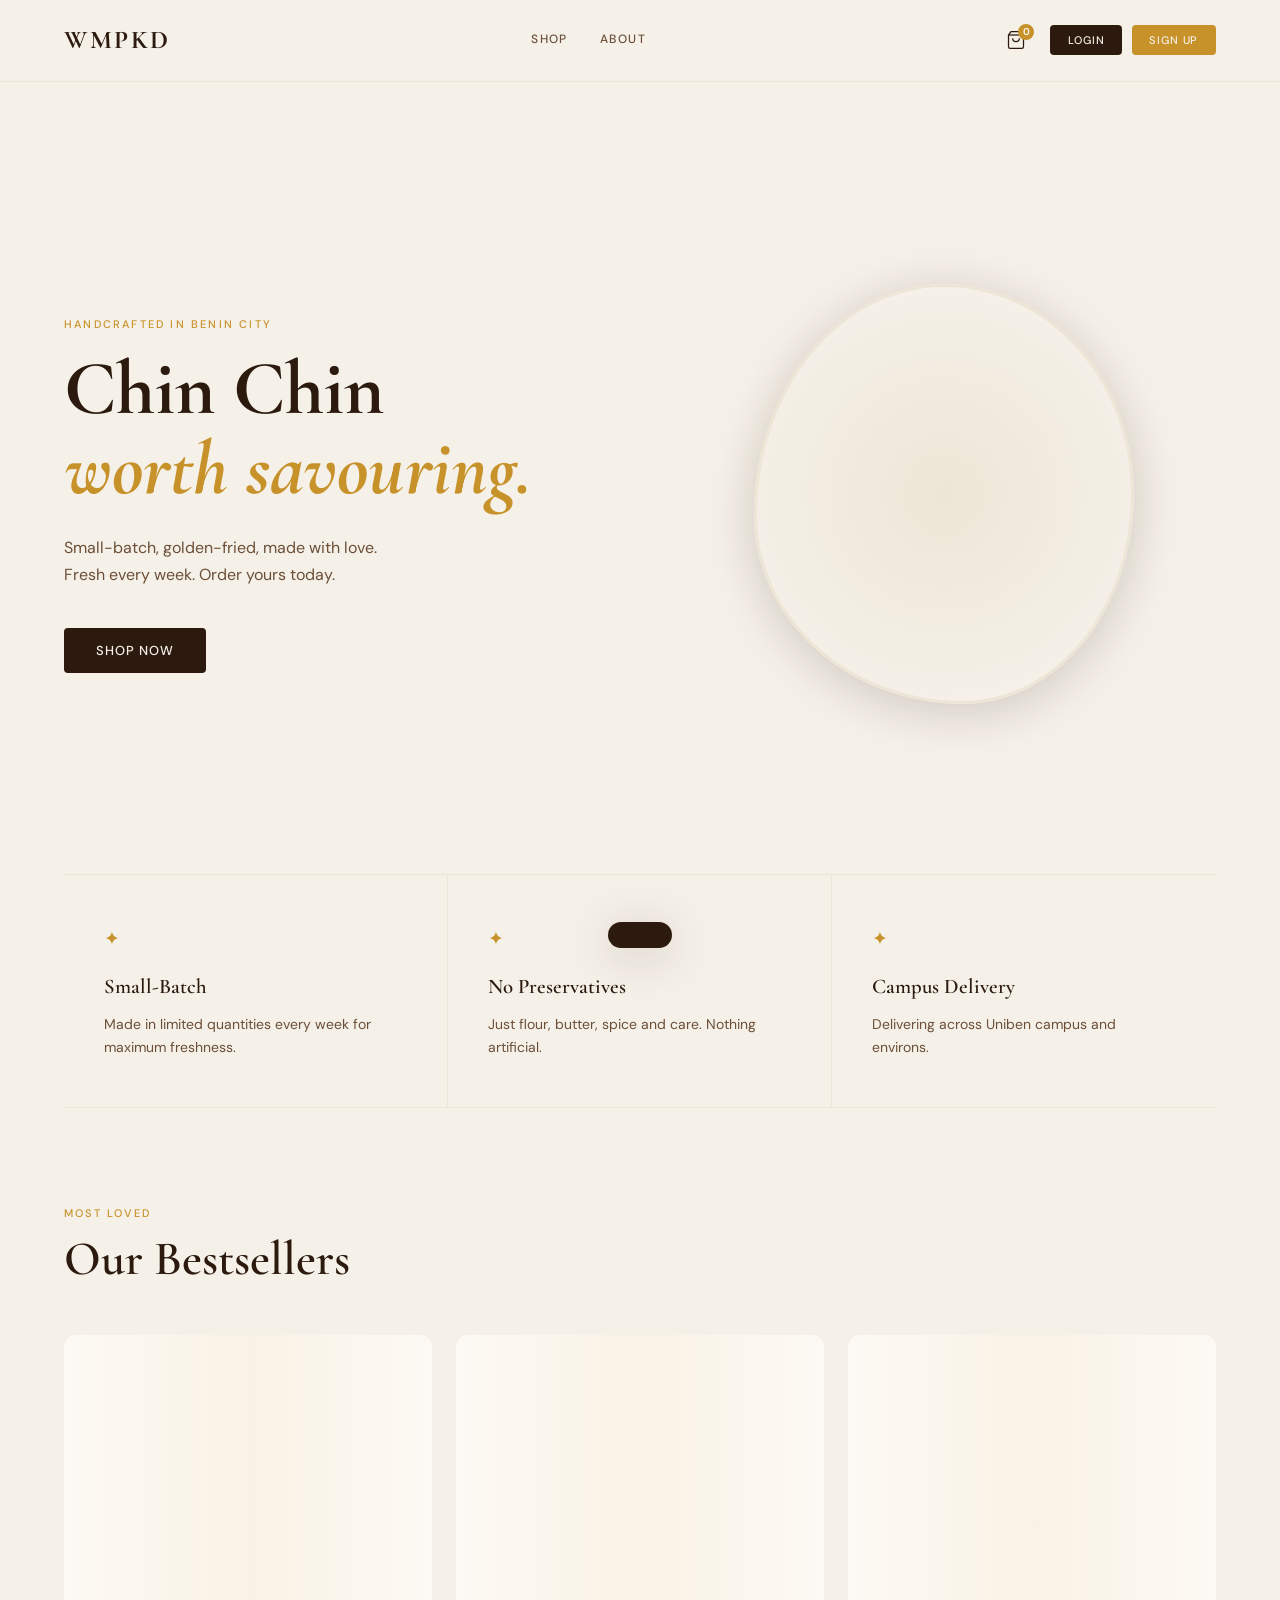
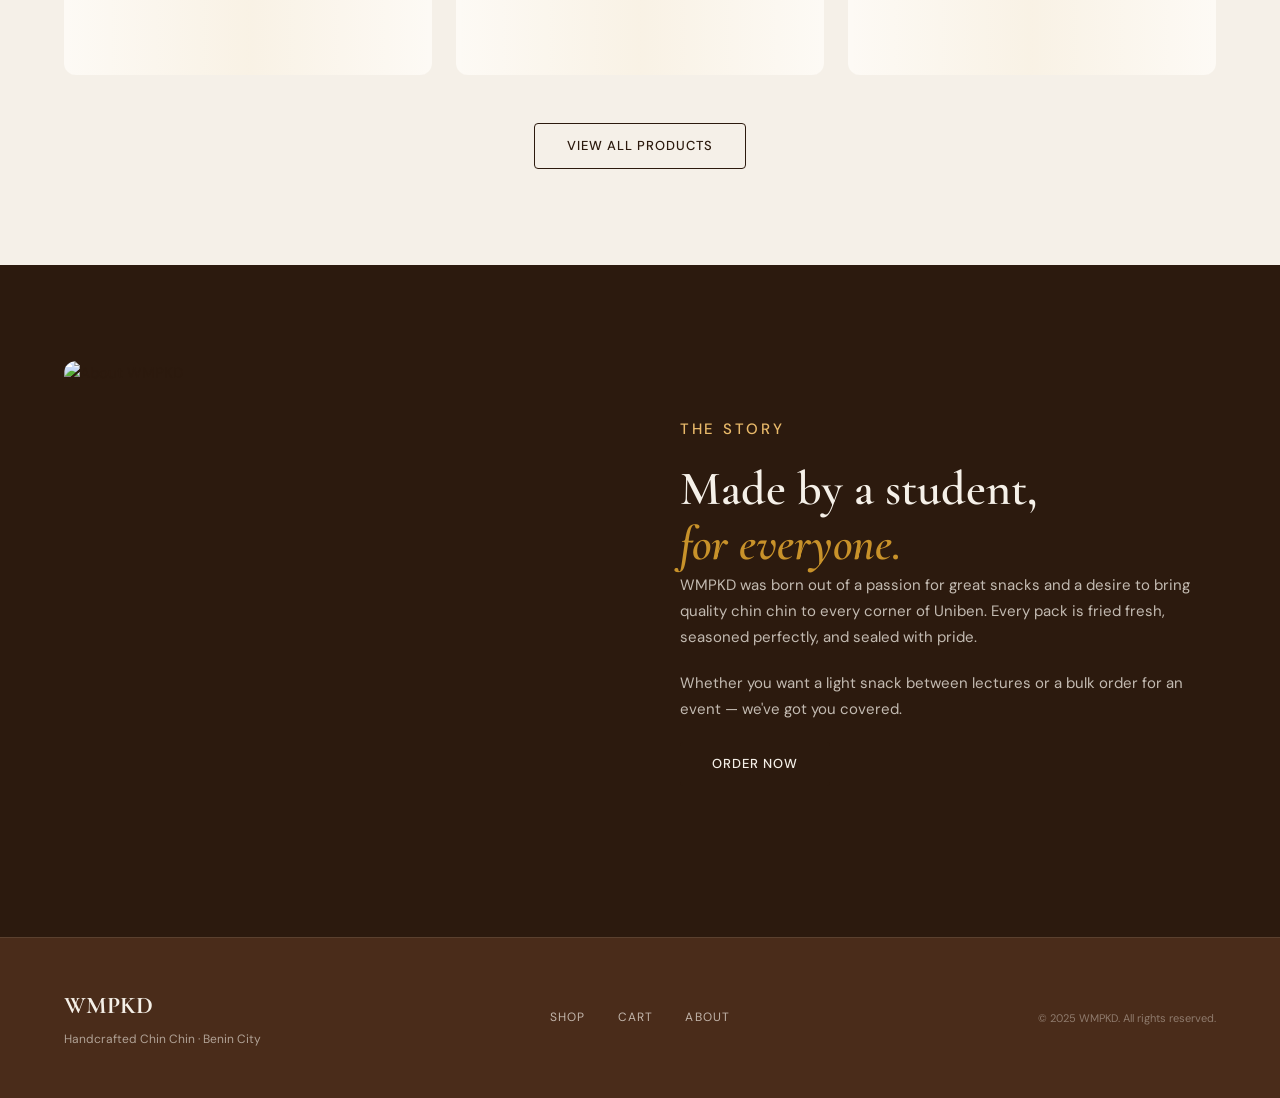
==== index.html @ 530a5077 "Create index.html" ====
<!DOCTYPE html>
<html lang="en">
<head>
<meta charset="UTF-8"/>
<meta name="viewport" content="width=device-width,initial-scale=1.0"/>
<title>WMPKD — Handcrafted Chin Chin</title>
<link rel="preconnect" href="https://fonts.googleapis.com">
<link href="https://fonts.googleapis.com/css2?family=Cormorant+Garamond:ital,wght@0,400;0,600;0,700;1,400;1,600&family=DM+Sans:wght@300;400;500&display=swap" rel="stylesheet">

<!-- Firebase Compat (works in Chrome without a server) -->
<script src="https://www.gstatic.com/firebasejs/10.12.0/firebase-app-compat.js"></script>
<script src="https://www.gstatic.com/firebasejs/10.12.0/firebase-firestore-compat.js"></script>
<script src="https://www.gstatic.com/firebasejs/10.12.0/firebase-auth-compat.js"></script>

<style>
*,*::before,*::after{box-sizing:border-box;margin:0;padding:0}
:root{
  --cream:#F5F0E8;--cream-2:#EDE6D6;--brown:#2C1A0E;--brown-2:#4A2C1A;
  --gold:#C8922A;--gold-lt:#E8B96A;--white:#FDFAF5;--text:#2C1A0E;--text-2:#6B4F38;
  --font-d:'Cormorant Garamond',Georgia,serif;--font-b:'DM Sans',sans-serif;
  --r:4px;--rl:12px;--sh:0 4px 24px rgba(44,26,14,.10);--shl:0 8px 48px rgba(44,26,14,.18);
}
html{scroll-behavior:smooth}
body{background:var(--cream);color:var(--text);font-family:var(--font-b);font-size:15px;line-height:1.65;-webkit-font-smoothing:antialiased}
img{max-width:100%;display:block} a{text-decoration:none;color:inherit}
button{cursor:pointer;font-family:var(--font-b)}

/* PAGE SYSTEM */
.page{display:none}.page.active{display:block}

/* ANNOUNCEMENT BAR */
.announce-bar{background:var(--brown);color:var(--cream);text-align:center;padding:.55rem 1rem;font-size:12px;letter-spacing:.08em;position:relative;display:none}
.announce-bar.show{display:block}
.announce-bar span{color:var(--gold-lt);font-weight:600}
.announce-bar__close{position:absolute;right:1rem;top:50%;transform:translateY(-50%);background:none;border:none;color:var(--cream);opacity:.6;font-size:16px;cursor:pointer;padding:0 4px}

/* NAV */
.nav{position:sticky;top:0;z-index:100;background:var(--cream);border-bottom:1px solid var(--cream-2);display:flex;align-items:center;justify-content:space-between;padding:1.2rem 5vw;backdrop-filter:blur(8px)}
.nav__logo{font-family:var(--font-d);font-size:1.6rem;font-weight:700;letter-spacing:.1em;color:var(--brown);cursor:pointer;display:flex;align-items:center;gap:.6rem}
.nav__logo img{height:36px;width:auto;object-fit:contain}
.nav__links{display:flex;align-items:center;gap:2rem}
.nav__links a{font-size:12px;font-weight:500;letter-spacing:.12em;text-transform:uppercase;color:var(--text-2);transition:color .2s;cursor:pointer}
.nav__links a:hover,.nav__links a.active{color:var(--brown)}
.nav__right{display:flex;align-items:center;gap:1.5rem}
.nav__cart{position:relative;display:flex;align-items:center;cursor:pointer}
.cart-count{position:absolute;top:-6px;right:-8px;background:var(--gold);color:var(--white);font-size:10px;font-weight:600;width:16px;height:16px;border-radius:50%;display:flex;align-items:center;justify-content:center}
.nav__user-btn{background:var(--brown);color:var(--cream);border:none;padding:.5rem 1.1rem;border-radius:var(--r);font-size:11px;font-weight:500;letter-spacing:.08em;text-transform:uppercase;cursor:pointer;transition:background .2s}
.nav__user-btn:hover{background:var(--gold)}
.nav__user-menu{position:relative}
.nav__user-dropdown{position:absolute;right:0;top:calc(100% + .6rem);background:var(--white);border-radius:var(--rl);box-shadow:var(--shl);min-width:180px;overflow:hidden;display:none;z-index:200}
.nav__user-dropdown.open{display:block}
.nav__user-dropdown a{display:block;padding:.8rem 1.2rem;font-size:13px;color:var(--text);transition:background .2s;cursor:pointer}
.nav__user-dropdown a:hover{background:var(--cream)}
.nav__user-dropdown .sep{height:1px;background:var(--cream-2);margin:.2rem 0}

/* BUTTONS */
.btn{display:inline-flex;align-items:center;gap:.5rem;font-family:var(--font-b);font-size:13px;font-weight:500;letter-spacing:.08em;text-transform:uppercase;padding:.85rem 2rem;border-radius:var(--r);cursor:pointer;transition:all .25s ease;border:none}
.btn--primary{background:var(--brown);color:var(--cream)}
.btn--primary:hover{background:var(--gold);color:var(--white);transform:translateY(-2px);box-shadow:var(--sh)}
.btn--outline{background:transparent;color:var(--brown);border:1.5px solid var(--brown)}
.btn--outline:hover{background:var(--brown);color:var(--cream);transform:translateY(-2px)}
.btn--full{width:100%;justify-content:center}
.btn--sm{padding:.5rem 1.1rem;font-size:11px}

/* MODAL */
.modal-bg{position:fixed;inset:0;background:rgba(44,26,14,.55);z-index:300;display:none;align-items:center;justify-content:center}
.modal-bg.open{display:flex}
.modal{background:var(--white);border-radius:var(--rl);padding:2.5rem;width:90%;max-width:420px;position:relative;animation:fadeUp .3s ease}
.modal__close{position:absolute;top:1rem;right:1.2rem;background:none;border:none;font-size:20px;color:var(--text-2);cursor:pointer}
.modal h2{font-family:var(--font-d);font-size:1.8rem;font-weight:700;color:var(--brown);margin-bottom:.3rem}
.modal p.sub{font-size:13px;color:var(--text-2);margin-bottom:1.8rem}
.modal .tabs{display:flex;gap:0;border-bottom:2px solid var(--cream-2);margin-bottom:1.5rem}
.modal .tab{flex:1;text-align:center;padding:.7rem;font-size:12px;font-weight:500;letter-spacing:.1em;text-transform:uppercase;color:var(--text-2);cursor:pointer;border-bottom:2px solid transparent;margin-bottom:-2px;transition:all .2s}
.modal .tab.active{color:var(--brown);border-bottom-color:var(--gold)}
.modal .tab-pane{display:none}.modal .tab-pane.active{display:block}
.form-group{margin-bottom:1rem}
.form-group label{display:block;font-size:11px;font-weight:500;letter-spacing:.1em;text-transform:uppercase;color:var(--text-2);margin-bottom:.4rem}
.form-group input,.form-group textarea,.form-group select{width:100%;padding:.75rem 1rem;border:1.5px solid var(--cream-2);border-radius:var(--r);background:var(--cream);color:var(--text);font-family:var(--font-b);font-size:14px;outline:none;transition:border-color .2s;resize:none}
.form-group input:focus,.form-group textarea:focus{border-color:var(--gold)}
.auth-err{font-size:12px;color:#c0392b;margin-top:.5rem;min-height:1em}
.auth-divider{text-align:center;font-size:12px;color:var(--text-2);margin:1rem 0;position:relative}
.auth-divider::before,.auth-divider::after{content:'';position:absolute;top:50%;width:42%;height:1px;background:var(--cream-2)}
.auth-divider::before{left:0}.auth-divider::after{right:0}

/* HERO */
.hero{min-height:88vh;display:grid;grid-template-columns:1fr 1fr;align-items:center;gap:4rem;padding:6rem 5vw 4rem;overflow:hidden}
.hero__tag{font-size:11px;font-weight:500;letter-spacing:.2em;text-transform:uppercase;color:var(--gold);margin-bottom:1rem}
.hero__title{font-family:var(--font-d);font-size:clamp(3rem,6vw,5.5rem);font-weight:700;line-height:1.05;color:var(--brown);margin-bottom:1.5rem}
.hero__title em{font-style:italic;color:var(--gold)}
.hero__sub{color:var(--text-2);font-size:16px;line-height:1.7;margin-bottom:2.5rem;max-width:380px}
.hero__visual{position:relative;display:flex;justify-content:center;align-items:center}
.hero__blob{position:absolute;width:420px;height:420px;background:radial-gradient(ellipse,var(--cream-2) 0%,transparent 70%);border-radius:60% 40% 55% 45%/50% 60% 40% 50%;animation:blobFloat 8s ease-in-out infinite}
@keyframes blobFloat{0%,100%{transform:scale(1) rotate(0deg)}50%{transform:scale(1.05) rotate(3deg)}}
.hero__img-wrap{position:relative;z-index:2;width:380px;height:420px;border-radius:50% 50% 45% 55%/55% 50% 50% 45%;overflow:hidden;box-shadow:var(--shl);border:3px solid var(--cream-2)}
.hero__img{width:100%;height:100%;object-fit:cover}

/* PILLARS */
.pillars{display:grid;grid-template-columns:repeat(3,1fr);border-top:1px solid var(--cream-2);border-bottom:1px solid var(--cream-2);margin:0 5vw}
.pillars__item{padding:3rem 2.5rem;border-right:1px solid var(--cream-2)}
.pillars__item:last-child{border-right:none}
.pillars__icon{display:block;color:var(--gold);font-size:1.2rem;margin-bottom:1rem}
.pillars__item h3{font-family:var(--font-d);font-size:1.3rem;font-weight:600;color:var(--brown);margin-bottom:.5rem}
.pillars__item p{color:var(--text-2);font-size:14px}

/* SECTION */
.section-tag{font-family:var(--font-b);font-size:11px;font-weight:500;letter-spacing:.18em;text-transform:uppercase;color:var(--gold);margin-bottom:.6rem}
.section-title{font-family:var(--font-d);font-size:clamp(2rem,4vw,3rem);font-weight:600;line-height:1.15;color:var(--brown)}
.section-title em{font-style:italic;color:var(--gold)}
.section-head{margin-bottom:3rem}

/* PRODUCTS */
.featured{padding:6rem 5vw}
.products-grid{display:grid;grid-template-columns:repeat(auto-fill,minmax(280px,1fr));gap:1.5rem}
.product-card{background:var(--white);border-radius:var(--rl);overflow:hidden;box-shadow:var(--sh);transition:transform .3s ease,box-shadow .3s ease;animation:fadeUp .5s ease both}
.product-card:hover{transform:translateY(-6px);box-shadow:var(--shl)}
.product-card__img{width:100%;height:220px;object-fit:cover;background:var(--cream-2)}
.product-card__body{padding:1.4rem 1.5rem 1.6rem}
.product-card__name{font-family:var(--font-d);font-size:1.25rem;font-weight:600;color:var(--brown);margin-bottom:.3rem}
.product-card__desc{font-size:13px;color:var(--text-2);margin-bottom:1.2rem;line-height:1.55}
.product-card__footer{display:flex;align-items:center;justify-content:space-between}
.product-card__price{font-family:var(--font-d);font-size:1.4rem;font-weight:700;color:var(--gold)}
.product-card__btn{background:var(--brown);color:var(--cream);border:none;border-radius:var(--r);padding:.6rem 1.2rem;font-size:12px;font-weight:500;letter-spacing:.08em;text-transform:uppercase;cursor:pointer;transition:background .2s,transform .2s}
.product-card__btn:hover{background:var(--gold);transform:scale(1.04)}
.product-card__btn.added{background:#2d6a4f}
.product-card__badge{display:inline-block;background:var(--gold);color:var(--white);font-size:9px;font-weight:700;letter-spacing:.1em;text-transform:uppercase;padding:.2rem .6rem;border-radius:100px;margin-bottom:.5rem}

/* Skeleton */
.product-skeleton{background:var(--white);border-radius:var(--rl);height:340px;overflow:hidden;position:relative}
.product-skeleton::after{content:'';position:absolute;inset:0;background:linear-gradient(90deg,transparent 0%,rgba(200,146,42,.08) 50%,transparent 100%);animation:shimmer 1.4s infinite}
@keyframes shimmer{0%{transform:translateX(-100%)}100%{transform:translateX(100%)}}

/* ABOUT */
.about{display:grid;grid-template-columns:1fr 1fr;gap:5rem;align-items:center;padding:6rem 5vw;background:var(--brown)}
.about__img-wrap{border-radius:var(--rl);overflow:hidden;height:480px}
.about__img-wrap img{width:100%;height:100%;object-fit:cover}
.about__text .section-tag{color:var(--gold-lt)}
.about__text .section-title{color:var(--cream)}
.about__text p{color:rgba(245,240,232,.75);margin-bottom:1.2rem;font-size:15px;line-height:1.75}

/* PAGE HEADER */
.page-header{padding:5rem 5vw 2rem;border-bottom:1px solid var(--cream-2)}

/* SHOP */
.shop-section{padding:3rem 5vw 6rem}
.empty-state{text-align:center;padding:5rem;color:var(--text-2)}

/* CART */
.cart-section{padding:3rem 5vw 6rem;min-height:50vh}
.cart-empty{text-align:center;padding:5rem}
.cart-empty p{color:var(--text-2);margin-bottom:2rem;font-size:16px}
.cart-layout{display:grid;grid-template-columns:1fr 400px;gap:3rem;align-items:start}
.cart-items{display:flex;flex-direction:column;gap:1rem}
.cart-item{display:grid;grid-template-columns:80px 1fr auto;gap:1.2rem;align-items:center;background:var(--white);border-radius:var(--rl);padding:1rem;box-shadow:var(--sh)}
.cart-item__img{width:80px;height:80px;border-radius:var(--r);object-fit:cover;background:var(--cream-2)}
.cart-item__name{font-family:var(--font-d);font-size:1.1rem;font-weight:600;color:var(--brown);margin-bottom:.2rem}
.cart-item__price{color:var(--gold);font-weight:500}
.cart-item__qty{display:flex;align-items:center;gap:.5rem;margin-top:.5rem}
.cart-item__qty button{width:28px;height:28px;border:1px solid var(--cream-2);background:var(--cream);border-radius:4px;font-size:15px;color:var(--brown);transition:background .2s;display:flex;align-items:center;justify-content:center}
.cart-item__qty button:hover{background:var(--cream-2)}
.cart-item__qty span{font-weight:600;min-width:20px;text-align:center}
.cart-item__remove{background:none;border:none;cursor:pointer;color:var(--text-2);font-size:18px;opacity:.5;transition:opacity .2s;padding:4px}
.cart-item__remove:hover{opacity:1;color:#c0392b}
.cart-summary{background:var(--white);border-radius:var(--rl);padding:2rem;box-shadow:var(--sh);position:sticky;top:90px}
.summary-title{font-family:var(--font-d);font-size:1.3rem;font-weight:600;color:var(--brown);margin-bottom:1.5rem;padding-bottom:1rem;border-bottom:1px solid var(--cream-2)}
.summary-row{display:flex;justify-content:space-between;align-items:center;margin-bottom:.8rem;font-size:14px;color:var(--text-2)}
.summary-row--total{font-family:var(--font-d);font-size:1.2rem;font-weight:700;color:var(--brown);border-top:1px solid var(--cream-2);padding-top:1rem;margin-top:.5rem}
.checkout-form{margin-top:2rem;padding-top:1.5rem;border-top:1px solid var(--cream-2)}

/* PROFILE / ORDERS */
.profile-section{padding:3rem 5vw 6rem;min-height:60vh}
.profile-grid{display:grid;grid-template-columns:260px 1fr;gap:2rem;align-items:start}
.profile-card{background:var(--white);border-radius:var(--rl);box-shadow:var(--sh);overflow:hidden}
.profile-card__head{background:var(--brown);padding:2rem;text-align:center}
.profile-card__avatar{width:70px;height:70px;border-radius:50%;background:var(--gold);display:flex;align-items:center;justify-content:center;font-family:var(--font-d);font-size:1.8rem;font-weight:700;color:var(--white);margin:0 auto 1rem}
.profile-card__name{font-family:var(--font-d);font-size:1.2rem;color:var(--cream);font-weight:600}
.profile-card__email{font-size:12px;color:rgba(245,240,232,.6);margin-top:.3rem}
.profile-card__links{padding:1rem 0}
.profile-card__links a{display:flex;align-items:center;gap:.8rem;padding:.75rem 1.5rem;font-size:13px;color:var(--text-2);cursor:pointer;transition:background .2s}
.profile-card__links a:hover,.profile-card__links a.active{background:var(--cream);color:var(--brown)}
.orders-list{display:flex;flex-direction:column;gap:1.2rem}
.order-card{background:var(--white);border-radius:var(--rl);box-shadow:var(--sh);overflow:hidden}
.order-card__head{display:flex;align-items:center;justify-content:space-between;padding:1.2rem 1.5rem;border-bottom:1px solid var(--cream-2)}
.order-card__id{font-size:12px;font-weight:600;letter-spacing:.1em;color:var(--text-2);text-transform:uppercase}
.order-card__date{font-size:12px;color:var(--text-2)}
.order-card__body{padding:1.2rem 1.5rem}
.order-card__items{font-size:13px;color:var(--text-2);margin-bottom:.8rem}
.order-card__footer{display:flex;align-items:center;justify-content:space-between}
.order-card__total{font-family:var(--font-d);font-size:1.2rem;font-weight:700;color:var(--gold)}
.badge{display:inline-flex;align-items:center;padding:.25rem .75rem;border-radius:100px;font-size:11px;font-weight:600;letter-spacing:.05em;text-transform:uppercase}
.badge--pending{background:#fef3c7;color:#92400e}
.badge--confirmed{background:#d1fae5;color:#065f46}
.badge--delivered{background:#dbeafe;color:#1e40af}
.badge--cancelled{background:#fee2e2;color:#991b1b}
.no-orders{text-align:center;padding:4rem 2rem;color:var(--text-2)}
.no-orders p{margin-bottom:1.5rem}

/* NOTIFICATION DOT */
.notif-dot{width:8px;height:8px;background:var(--gold);border-radius:50%;display:inline-block;animation:pulse 2s infinite}
@keyframes pulse{0%,100%{opacity:1}50%{opacity:.4}}

/* TOAST */
.toast{position:fixed;bottom:2rem;left:50%;transform:translateX(-50%) translateY(80px);background:var(--brown);color:var(--cream);padding:.8rem 2rem;border-radius:100px;font-size:13px;font-weight:500;box-shadow:var(--shl);transition:transform .3s ease;z-index:999;pointer-events:none;white-space:nowrap}
.toast.show{transform:translateX(-50%) translateY(0)}

/* FOOTER */
.footer{background:var(--brown-2,#4A2C1A);color:var(--cream);padding:3rem 5vw;display:grid;grid-template-columns:1fr auto 1fr;align-items:center;gap:2rem;border-top:1px solid rgba(245,240,232,.1)}
.footer__brand p{font-size:12px;color:rgba(245,240,232,.6);margin-top:.3rem}
.footer__links{display:flex;gap:2rem}
.footer__links a{font-size:12px;letter-spacing:.1em;text-transform:uppercase;color:rgba(245,240,232,.7);transition:color .2s;cursor:pointer}
.footer__links a:hover{color:var(--gold-lt)}
.footer__copy{font-size:11px;color:rgba(245,240,232,.4);text-align:right}
.footer__logo{font-family:var(--font-d);font-size:1.5rem;font-weight:700;color:var(--cream);cursor:pointer}

@keyframes fadeUp{from{opacity:0;transform:translateY(20px)}to{opacity:1;transform:translateY(0)}}

/* RESPONSIVE */
@media(max-width:900px){
  .hero{grid-template-columns:1fr;text-align:center;padding-top:4rem;min-height:unset}
  .hero__sub{margin:0 auto 2.5rem}
  .hero__visual{order:-1}
  .hero__img-wrap{width:280px;height:300px;margin:0 auto}
  .hero__blob{width:300px;height:300px}
  .pillars{grid-template-columns:1fr}
  .pillars__item{border-right:none;border-bottom:1px solid var(--cream-2)}
  .pillars__item:last-child{border-bottom:none}
  .about{grid-template-columns:1fr;padding:4rem 5vw}
  .about__img-wrap{height:280px}
  .cart-layout{grid-template-columns:1fr}
  .cart-summary{position:static}
  .footer{grid-template-columns:1fr;text-align:center}
  .footer__links{justify-content:center}
  .footer__copy{text-align:center}
  .profile-grid{grid-template-columns:1fr}
}
@media(max-width:600px){
  .nav{padding:1rem 4vw}
  .nav__links{gap:1rem}
  .products-grid{grid-template-columns:1fr}
  .cart-item{grid-template-columns:70px 1fr auto}
}
</style>
</head>
<body>

<!-- ANNOUNCEMENT BAR -->
<div class="announce-bar" id="announceBar">
  <span id="announceText">🎉 New arrival: Spicy Pepper Chin Chin — Limited stock!</span>
  <button class="announce-bar__close" onclick="document.getElementById('announceBar').classList.remove('show')">✕</button>
</div>

<!-- NAV -->
<nav class="nav" id="mainNav">
  <span class="nav__logo" id="navLogo" onclick="navigate('home')">WMPKD</span>
  <div class="nav__links">
    <a onclick="navigate('shop')" id="navShop">Shop</a>
    <a onclick="navigate('home','#about')" id="navAbout">About</a>
  </div>
  <div class="nav__right">
    <span class="nav__cart" onclick="navigate('cart')">
      <svg width="20" height="20" viewBox="0 0 24 24" fill="none" stroke="currentColor" stroke-width="1.5"><path d="M6 2L3 6v14a2 2 0 002 2h14a2 2 0 002-2V6l-3-4z"/><line x1="3" y1="6" x2="21" y2="6"/><path d="M16 10a4 4 0 01-8 0"/></svg>
      <span class="cart-count" id="cartCount">0</span>
    </span>
    <!-- Auth buttons (logged out) -->
    <div id="authBtns" style="display:flex;gap:.6rem">
      <button class="nav__user-btn" onclick="openModal('login')">Login</button>
      <button class="nav__user-btn" style="background:var(--gold)" onclick="openModal('register')">Sign Up</button>
    </div>
    <!-- User menu (logged in) -->
    <div class="nav__user-menu" id="userMenu" style="display:none">
      <button class="nav__user-btn" onclick="toggleUserMenu()" id="userMenuBtn">👤 <span id="userDisplayName">You</span> ▾</button>
      <div class="nav__user-dropdown" id="userDropdown">
        <a onclick="navigate('profile');toggleUserMenu()">My Orders</a>
        <div class="sep"></div>
        <a onclick="doSignOut()">Sign Out</a>
      </div>
    </div>
  </div>
</nav>

<!-- AUTH MODAL -->
<div class="modal-bg" id="authModal">
  <div class="modal">
    <button class="modal__close" onclick="closeModal()">✕</button>
    <h2>Welcome</h2>
    <p class="sub">Your chin chin awaits.</p>
    <div class="modal tabs">
      <div class="tab active" id="tab-login" onclick="switchTab('login')">Login</div>
      <div class="tab" id="tab-register" onclick="switchTab('register')">Register</div>
    </div>
    <!-- LOGIN -->
    <div class="tab-pane active" id="pane-login">
      <div class="form-group"><label>Email</label><input type="email" id="loginEmail" placeholder="you@email.com"/></div>
      <div class="form-group"><label>Password</label><input type="password" id="loginPw" placeholder="••••••••" onkeydown="if(event.key==='Enter')doLogin()"/></div>
      <div class="auth-err" id="loginErr"></div>
      <button class="btn btn--primary btn--full" style="margin-top:.5rem" onclick="doLogin()">Login</button>
      <div class="auth-divider">or</div>
      <button class="btn btn--outline btn--full" onclick="switchTab('register')">Create an account</button>
    </div>
    <!-- REGISTER -->
    <div class="tab-pane" id="pane-register">
      <div class="form-group"><label>Full Name</label><input type="text" id="regName" placeholder="Amaka Johnson"/></div>
      <div class="form-group"><label>Email</label><input type="email" id="regEmail" placeholder="you@email.com"/></div>
      <div class="form-group"><label>Phone</label><input type="tel" id="regPhone" placeholder="08012345678"/></div>
      <div class="form-group"><label>Password</label><input type="password" id="regPw" placeholder="Min 6 characters" onkeydown="if(event.key==='Enter')doRegister()"/></div>
      <div class="auth-err" id="regErr"></div>
      <button class="btn btn--primary btn--full" style="margin-top:.5rem" onclick="doRegister()">Create Account</button>
    </div>
  </div>
</div>

<!-- ═══ PAGE: HOME ═══ -->
<div class="page active" id="page-home">
  <section class="hero">
    <div class="hero__text">
      <p class="hero__tag">Handcrafted in Benin City</p>
      <h1 class="hero__title">Chin Chin<br/><em>worth savouring.</em></h1>
      <p class="hero__sub">Small-batch, golden-fried, made with love.<br>Fresh every week. Order yours today.</p>
      <button class="btn btn--primary" onclick="navigate('shop')">Shop Now</button>
    </div>
    <div class="hero__visual">
      <div class="hero__blob"></div>
      <div class="hero__img-wrap">
        <img id="heroImg" src="https://images.unsplash.com/photo-1558961363-fa8fdf82db35?w=600&q=80" alt="Chin Chin" class="hero__img"/>
      </div>
    </div>
  </section>

  <section class="pillars">
    <div class="pillars__item"><span class="pillars__icon">✦</span><h3>Small-Batch</h3><p>Made in limited quantities every week for maximum freshness.</p></div>
    <div class="pillars__item"><span class="pillars__icon">✦</span><h3>No Preservatives</h3><p>Just flour, butter, spice and care. Nothing artificial.</p></div>
    <div class="pillars__item"><span class="pillars__icon">✦</span><h3>Campus Delivery</h3><p>Delivering across Uniben campus and environs.</p></div>
  </section>

  <section class="featured">
    <div class="section-head"><p class="section-tag">Most Loved</p><h2 class="section-title">Our Bestsellers</h2></div>
    <div class="products-grid" id="featuredGrid">
      <div class="product-skeleton"></div><div class="product-skeleton"></div><div class="product-skeleton"></div>
    </div>
    <div style="text-align:center;margin-top:3rem">
      <button class="btn btn--outline" onclick="navigate('shop')">View All Products</button>
    </div>
  </section>

  <section class="about" id="about">
    <div class="about__img-wrap"><img id="aboutImg" src="https://images.unsplash.com/photo-1604503468506-a8da13d82791?w=600&q=80" alt="About WMPKD"/></div>
    <div class="about__text">
      <p class="section-tag">The Story</p>
      <h2 class="section-title">Made by a student,<br/><em>for everyone.</em></h2>
      <p>WMPKD was born out of a passion for great snacks and a desire to bring quality chin chin to every corner of Uniben. Every pack is fried fresh, seasoned perfectly, and sealed with pride.</p>
      <p>Whether you want a light snack between lectures or a bulk order for an event — we've got you covered.</p>
      <button class="btn btn--primary" onclick="navigate('shop')">Order Now</button>
    </div>
  </section>

  <footer class="footer">
    <div class="footer__brand"><span class="footer__logo" onclick="navigate('home')">WMPKD</span><p>Handcrafted Chin Chin · Benin City</p></div>
    <div class="footer__links"><a onclick="navigate('shop')">Shop</a><a onclick="navigate('cart')">Cart</a><a onclick="navigate('home','#about')">About</a></div>
    <p class="footer__copy">© 2025 WMPKD. All rights reserved.</p>
  </footer>
</div>

<!-- ═══ PAGE: SHOP ═══ -->
<div class="page" id="page-shop">
  <div class="page-header"><p class="section-tag">Fresh & Golden</p><h1 class="section-title">Our Products</h1></div>
  <section class="shop-section">
    <div class="products-grid" id="shopGrid"><div class="product-skeleton"></div><div class="product-skeleton"></div><div class="product-skeleton"></div></div>
    <div id="emptyState" class="empty-state" style="display:none"><p>No products yet — check back soon!</p></div>
  </section>
  <footer class="footer">
    <div class="footer__brand"><span class="footer__logo" onclick="navigate('home')">WMPKD</span><p>Handcrafted Chin Chin · Benin City</p></div>
    <div class="footer__links"><a onclick="navigate('shop')">Shop</a><a onclick="navigate('cart')">Cart</a><a onclick="navigate('home','#about')">About</a></div>
    <p class="footer__copy">© 2025 WMPKD. All rights reserved.</p>
  </footer>
  <div class="toast" id="shopToast"></div>
</div>

<!-- ═══ PAGE: CART ═══ -->
<div class="page" id="page-cart">
  <div class="page-header"><p class="section-tag">Your Selection</p><h1 class="section-title">Your Cart</h1></div>
  <section class="cart-section">
    <div class="cart-empty" id="cartEmpty"><p>Your cart is empty.</p><button class="btn btn--primary" onclick="navigate('shop')">Browse Products</button></div>
    <div class="cart-layout" id="cartLayout" style="display:none">
      <div class="cart-items" id="cartItems"></div>
      <div class="cart-summary">
        <h3 class="summary-title">Order Summary</h3>
        <div class="summary-row"><span>Subtotal</span><span id="subtotalDisplay">₦0</span></div>
        <div class="summary-row"><span>Delivery</span><span>Discussed on WhatsApp</span></div>
        <div class="summary-row summary-row--total"><span>Total</span><span id="totalDisplay">₦0</span></div>
        <div class="checkout-form">
          <h3 class="summary-title" style="margin-bottom:1.2rem">Your Details</h3>
          <div class="form-group"><label>Full Name</label><input type="text" id="customerName" placeholder="Amaka Johnson"/></div>
          <div class="form-group"><label>Phone Number</label><input type="tel" id="customerPhone" placeholder="08012345678"/></div>
          <div class="form-group"><label>Delivery Address</label><input type="text" id="customerAddress" placeholder="UNIBEN Main Gate Hostel Block C"/></div>
          <div class="form-group"><label>Note (optional)</label><textarea id="customerNote" rows="3" placeholder="Any special instructions..."></textarea></div>
          <button class="btn btn--primary btn--full" id="checkoutBtn" onclick="submitOrder()">
            Send Order via WhatsApp
            <svg width="18" height="18" viewBox="0 0 24 24" fill="currentColor"><path d="M17.472 14.382c-.297-.149-1.758-.867-2.03-.967-.273-.099-.471-.148-.67.15-.197.297-.767.966-.94 1.164-.173.199-.347.223-.644.075-.297-.15-1.255-.463-2.39-1.475-.883-.788-1.48-1.761-1.653-2.059-.173-.297-.018-.458.13-.606.134-.133.298-.347.446-.52.149-.174.198-.298.298-.497.099-.198.05-.371-.025-.52-.075-.149-.669-1.612-.916-2.207-.242-.579-.487-.5-.669-.51-.173-.008-.371-.01-.57-.01-.198 0-.52.074-.792.372-.272.297-1.04 1.016-1.04 2.479 0 1.462 1.065 2.875 1.213 3.074.149.198 2.096 3.2 5.077 4.487.709.306 1.262.489 1.694.625.712.227 1.36.195 1.871.118.571-.085 1.758-.719 2.006-1.413.248-.694.248-1.289.173-1.413-.074-.124-.272-.198-.57-.347z"/><path d="M11.998 0C5.374 0 0 5.373 0 12c0 2.116.554 4.103 1.523 5.824L.057 23.007a1 1 0 001.229 1.228l5.241-1.455A11.945 11.945 0 0012 24c6.626 0 12-5.373 12-12S18.624 0 11.998 0zm0 22c-1.895 0-3.67-.5-5.21-1.378l-.371-.213-3.107.863.88-3.03-.233-.383A9.947 9.947 0 012 12C2 6.477 6.477 2 12 2s10 4.477 10 10-4.477 10-10 10z"/></svg>
          </button>
        </div>
      </div>
    </div>
  </section>
  <footer class="footer">
    <div class="footer__brand"><span class="footer__logo" onclick="navigate('home')">WMPKD</span><p>Handcrafted Chin Chin · Benin City</p></div>
    <div class="footer__links"><a onclick="navigate('shop')">Shop</a><a onclick="navigate('cart')">Cart</a><a onclick="navigate('home','#about')">About</a></div>
    <p class="footer__copy">© 2025 WMPKD. All rights reserved.</p>
  </footer>
  <div class="toast" id="cartToast"></div>
</div>

<!-- ═══ PAGE: PROFILE / ORDERS ═══ -->
<div class="page" id="page-profile">
  <div class="page-header"><p class="section-tag">My Account</p><h1 class="section-title">Your Orders</h1></div>
  <section class="profile-section">
    <div class="profile-grid">
      <div>
        <div class="profile-card">
          <div class="profile-card__head">
            <div class="profile-card__avatar" id="profileAvatar">?</div>
            <div class="profile-card__name" id="profileName">—</div>
            <div class="profile-card__email" id="profileEmail">—</div>
          </div>
          <div class="profile-card__links">
            <a class="active">📦 My Orders</a>
            <a onclick="doSignOut();navigate('home')">🚪 Sign Out</a>
          </div>
        </div>
      </div>
      <div>
        <div id="ordersLoading" style="text-align:center;padding:3rem;color:var(--text-2)">Loading your orders...</div>
        <div class="orders-list" id="ordersList" style="display:none"></div>
        <div class="no-orders" id="noOrders" style="display:none">
          <p>You haven't placed any orders yet.</p>
          <button class="btn btn--primary" onclick="navigate('shop')">Shop Now</button>
        </div>
      </div>
    </div>
  </section>
  <footer class="footer">
    <div class="footer__brand"><span class="footer__logo" onclick="navigate('home')">WMPKD</span><p>Handcrafted Chin Chin · Benin City</p></div>
    <div class="footer__links"><a onclick="navigate('shop')">Shop</a><a onclick="navigate('cart')">Cart</a></div>
    <p class="footer__copy">© 2025 WMPKD. All rights reserved.</p>
  </footer>
</div>

<div class="toast" id="globalToast"></div>

<script>
// ═══════════════════════════════════════════════
//  CONFIG
// ═══════════════════════════════════════════════
const FB = {
  apiKey:"AIzaSyDStRWH7a248AedeRgLVRHwmV4u5jpycFM",
  authDomain:"winnes-collection.firebaseapp.com",
  projectId:"winnes-collection",
  storageBucket:"winnes-collection.firebasestorage.app",
  messagingSenderId:"244146153485",
  appId:"1:244146153485:web:effc3faa893370db8b8d44"
};
const CLOUD  = 'dnk1ln0uh';
const PRESET = 'WMPKDSE';
const WA     = '2349043268478';

firebase.initializeApp(FB);
const db   = firebase.firestore();
const auth = firebase.auth();

// ═══════════════════════════════════════════════
//  CART UTILS
// ═══════════════════════════════════════════════
const getCart  = () => { try{return JSON.parse(localStorage.getItem('wmpkd_cart'))||[];}catch{return [];} };
const saveCart = c  => localStorage.setItem('wmpkd_cart', JSON.stringify(c));
const cartTotal= c  => c.reduce((s,i)=>s+i.price*i.qty,0);
function addToCart(p){
  const c=getCart(), ex=c.find(i=>i.id===p.id);
  ex ? ex.qty++ : c.push({id:p.id,name:p.name,price:p.price,imageUrl:p.imageUrl||'',qty:1});
  saveCart(c);
}
function removeFromCart(id){saveCart(getCart().filter(i=>i.id!==id));}
function updateQty(id,d){const c=getCart(),it=c.find(i=>i.id===id);if(it)it.qty=Math.max(1,it.qty+d);saveCart(c);}
function clearCart(){localStorage.removeItem('wmpkd_cart');}
function updateBadge(){document.querySelectorAll('.cart-count').forEach(el=>el.textContent=getCart().reduce((s,i)=>s+i.qty,0));}

// ═══════════════════════════════════════════════
//  NAVIGATION
// ═══════════════════════════════════════════════
function navigate(page, hash){
  document.querySelectorAll('.page').forEach(p=>p.classList.remove('active'));
  document.getElementById('page-'+page).classList.add('active');
  window.scrollTo(0,0); updateBadge();
  ['navShop'].forEach(id=>{const el=document.getElementById(id);if(el)el.classList.remove('active');});
  if(page==='shop'){loadShop();document.getElementById('navShop').classList.add('active');}
  if(page==='home'){loadFeatured();if(hash)setTimeout(()=>document.querySelector(hash)?.scrollIntoView({behavior:'smooth'}),120);}
  if(page==='cart') renderCart();
  if(page==='profile'){
    const u=auth.currentUser;
    if(!u){openModal('login');return;}
    loadProfile();
  }
}

// ═══════════════════════════════════════════════
//  AUTH MODAL
// ═══════════════════════════════════════════════
function openModal(tab){document.getElementById('authModal').classList.add('open');switchTab(tab||'login');}
function closeModal(){document.getElementById('authModal').classList.remove('open');}
function switchTab(t){
  ['login','register'].forEach(x=>{
    document.getElementById('tab-'+x).classList.toggle('active',x===t);
    document.getElementById('pane-'+x).classList.toggle('active',x===t);
  });
}
document.getElementById('authModal').addEventListener('click',e=>{if(e.target===document.getElementById('authModal'))closeModal();});

function doLogin(){
  const email=document.getElementById('loginEmail').value.trim();
  const pw=document.getElementById('loginPw').value;
  document.getElementById('loginErr').textContent='';
  if(!email||!pw){document.getElementById('loginErr').textContent='Please fill in all fields.';return;}
  auth.signInWithEmailAndPassword(email,pw)
    .then(()=>closeModal())
    .catch(e=>document.getElementById('loginErr').textContent=friendlyErr(e.code));
}

function doRegister(){
  const name=document.getElementById('regName').value.trim();
  const email=document.getElementById('regEmail').value.trim();
  const phone=document.getElementById('regPhone').value.trim();
  const pw=document.getElementById('regPw').value;
  document.getElementById('regErr').textContent='';
  if(!name||!email||!pw){document.getElementById('regErr').textContent='Please fill in all fields.';return;}
  auth.createUserWithEmailAndPassword(email,pw)
    .then(cred=>{
      return Promise.all([
        cred.user.updateProfile({displayName:name}),
        db.collection('users').doc(cred.user.uid).set({name,email,phone,createdAt:firebase.firestore.FieldValue.serverTimestamp()})
      ]);
    })
    .then(()=>closeModal())
    .catch(e=>document.getElementById('regErr').textContent=friendlyErr(e.code));
}

function doSignOut(){auth.signOut().then(()=>{navigate('home');showToast('globalToast','Signed out.');})}

function toggleUserMenu(){document.getElementById('userDropdown').classList.toggle('open');}
document.addEventListener('click',e=>{
  const m=document.getElementById('userDropdown');
  if(m&&!document.getElementById('userMenu').contains(e.target))m.classList.remove('open');
});

function friendlyErr(code){
  const map={'auth/user-not-found':'No account with that email.','auth/wrong-password':'Incorrect password.','auth/email-already-in-use':'Email already registered.','auth/weak-password':'Password must be at least 6 characters.','auth/invalid-email':'Invalid email address.'};
  return map[code]||'Something went wrong. Try again.';
}

// Auth state
auth.onAuthStateChanged(user=>{
  document.getElementById('authBtns').style.display=user?'none':'flex';
  document.getElementById('userMenu').style.display=user?'block':'none';
  if(user){
    document.getElementById('userDisplayName').textContent=user.displayName?.split(' ')[0]||'You';
  }
});

// ═══════════════════════════════════════════════
//  PROFILE & ORDERS
// ═══════════════════════════════════════════════
function loadProfile(){
  const u=auth.currentUser; if(!u) return;
  document.getElementById('profileName').textContent=u.displayName||'Customer';
  document.getElementById('profileEmail').textContent=u.email;
  document.getElementById('profileAvatar').textContent=(u.displayName||'?')[0].toUpperCase();
  loadUserOrders(u.uid);
}

function loadUserOrders(uid){
  const loading=document.getElementById('ordersLoading');
  const list=document.getElementById('ordersList');
  const none=document.getElementById('noOrders');
  loading.style.display='block'; list.style.display='none'; none.style.display='none';
  db.collection('orders').where('userId','==',uid).orderBy('createdAt','desc')
    .get()
    .then(snap=>{
      loading.style.display='none';
      if(snap.empty){none.style.display='block';return;}
      list.style.display='flex';
      list.innerHTML=snap.docs.map(doc=>{
        const o={id:doc.id,...doc.data()};
        const date=o.createdAt?.toDate?.()?o.createdAt.toDate().toLocaleDateString('en-NG',{day:'numeric',month:'short',year:'numeric'}):'—';
        const items=(o.items||[]).map(i=>`${i.name} ×${i.qty}`).join(', ');
        return `<div class="order-card">
          <div class="order-card__head">
            <span class="order-card__id">Order #${o.id.slice(-6).toUpperCase()}</span>
            <span class="order-card__date">${date}</span>
          </div>
          <div class="order-card__body">
            <div class="order-card__items">${items}</div>
            ${o.deliveryAddress?`<div style="font-size:12px;color:var(--text-2)">📍 ${o.deliveryAddress}</div>`:''}
            <div class="order-card__footer" style="margin-top:.8rem">
              <span class="order-card__total">₦${Number(o.total).toLocaleString()}</span>
              <span class="badge badge--${o.status||'pending'}">${o.status||'pending'}</span>
            </div>
          </div>
        </div>`;
      }).join('');
    })
    .catch(e=>{loading.style.display='none';console.error(e);});
}

// ═══════════════════════════════════════════════
//  PRODUCTS
// ═══════════════════════════════════════════════
function makeCard(p, i){
  const inCart=getCart().some(c=>c.id===p.id);
  const card=document.createElement('div');
  card.className='product-card';
  card.style.animationDelay=`${i*0.1}s`;
  card.innerHTML=`
    ${p.isNew?'<div style="padding:.8rem 1.5rem 0"><span class="product-card__badge">✨ New</span></div>':''}
    <img class="product-card__img" src="${p.imageUrl||'https://images.unsplash.com/photo-1558961363-fa8fdf82db35?w=400&q=70'}" alt="${p.name}" onerror="this.src='https://images.unsplash.com/photo-1558961363-fa8fdf82db35?w=400&q=70'"/>
    <div class="product-card__body">
      <div class="product-card__name">${p.name}</div>
      <div class="product-card__desc">${p.description||''}</div>
      <div class="product-card__footer">
        <div class="product-card__price">₦${Number(p.price).toLocaleString()}</div>
        <button class="product-card__btn ${inCart?'added':''}" onclick="handleAdd(this,${JSON.stringify(p).replace(/"/g,'&quot;')})">${inCart?'✓ Added':'Add to Cart'}</button>
      </div>
    </div>`;
  return card;
}

function handleAdd(btn,p){
  addToCart(p); btn.textContent='✓ Added'; btn.classList.add('added'); updateBadge();
  showToast('shopToast',`${p.name} added to cart`);
}

async function loadFeatured(){
  const g=document.getElementById('featuredGrid'); if(!g)return;
  try{
    const snap=await db.collection('products').orderBy('createdAt','desc').limit(3).get();
    const list=snap.docs.map(d=>({id:d.id,...d.data()}));
    g.innerHTML='';
    if(!list.length){g.innerHTML='<p style="color:var(--text-2);padding:2rem">Coming soon!</p>';return;}
    list.forEach((p,i)=>g.appendChild(makeCard(p,i)));
  }catch(e){console.error(e);g.innerHTML='';}
}

async function loadShop(){
  const g=document.getElementById('shopGrid'); if(!g)return;
  g.innerHTML='<div class="product-skeleton"></div><div class="product-skeleton"></div><div class="product-skeleton"></div>';
  try{
    const snap=await db.collection('products').orderBy('createdAt','desc').get();
    const list=snap.docs.map(d=>({id:d.id,...d.data()}));
    g.innerHTML='';
    if(!list.length){document.getElementById('emptyState').style.display='block';return;}
    list.forEach((p,i)=>g.appendChild(makeCard(p,i)));
  }catch(e){console.error(e);g.innerHTML='<p style="color:#c0392b;padding:2rem">Could not load products. Check internet connection.</p>';}
}

// ═══════════════════════════════════════════════
//  CART
// ═══════════════════════════════════════════════
function renderCart(){
  const cart=getCart(),empty=document.getElementById('cartEmpty'),layout=document.getElementById('cartLayout'),items=document.getElementById('cartItems');
  updateBadge();
  if(!cart.length){empty.style.display='block';layout.style.display='none';return;}
  empty.style.display='none'; layout.style.display='grid';
  items.innerHTML=cart.map(it=>`
    <div class="cart-item">
      <img class="cart-item__img" src="${it.imageUrl||'https://images.unsplash.com/photo-1558961363-fa8fdf82db35?w=200&q=60'}" onerror="this.src='https://images.unsplash.com/photo-1558961363-fa8fdf82db35?w=200&q=60'"/>
      <div>
        <div class="cart-item__name">${it.name}</div>
        <div class="cart-item__price">₦${Number(it.price).toLocaleString()} each</div>
        <div class="cart-item__qty">
          <button onclick="updateQty('${it.id}',-1);renderCart()">−</button>
          <span>${it.qty}</span>
          <button onclick="updateQty('${it.id}',+1);renderCart()">+</button>
        </div>
      </div>
      <button class="cart-item__remove" onclick="removeFromCart('${it.id}');renderCart()">✕</button>
    </div>`).join('');
  const sub=cartTotal(cart);
  document.getElementById('subtotalDisplay').textContent=`₦${sub.toLocaleString()}`;
  document.getElementById('totalDisplay').textContent=`₦${sub.toLocaleString()}`;
  // Pre-fill if logged in
  const u=auth.currentUser;
  if(u){
    if(!document.getElementById('customerName').value) document.getElementById('customerName').value=u.displayName||'';
  }
}

async function submitOrder(){
  const name=document.getElementById('customerName').value.trim();
  const phone=document.getElementById('customerPhone').value.trim();
  const address=document.getElementById('customerAddress').value.trim();
  const note=document.getElementById('customerNote').value.trim();
  if(!name||!phone||!address){showToast('cartToast','Please fill in name, phone & address.');return;}
  const cart=getCart(); if(!cart.length){showToast('cartToast','Cart is empty!');return;}
  const total=cartTotal(cart);
  const btn=document.getElementById('checkoutBtn'); btn.disabled=true; btn.textContent='Processing...';
  const itemLines=cart.map(i=>`• ${i.name} x${i.qty} = ₦${(i.price*i.qty).toLocaleString()}`).join('\n');
  const u=auth.currentUser;
  try{
    await db.collection('orders').add({
      customerName:name, customerPhone:phone, deliveryAddress:address, note,
      items:cart, total, status:'pending',
      userId: u?u.uid:null,
      userEmail: u?u.email:null,
      createdAt:firebase.firestore.FieldValue.serverTimestamp()
    });
  }catch(e){console.warn('Firestore:',e);}
  const msg=`🛍️ *New WMPKD Order*\n\n*Customer:* ${name}\n*Phone:* ${phone}\n*Address:* ${address}\n${note?`*Note:* ${note}\n`:''}\n*Items:*\n${itemLines}\n\n*Total: ₦${total.toLocaleString()}*\n\n_Sent from WMPKD website_`;
  window.open(`https://wa.me/${WA}?text=${encodeURIComponent(msg)}`,'_blank');
  clearCart(); btn.textContent='Order Sent! ✓'; btn.style.background='#2d6a4f';
  showToast('cartToast','Order sent! Check WhatsApp.');
  setTimeout(()=>{renderCart();btn.disabled=false;btn.textContent='Send Order via WhatsApp';btn.style.background='';},2000);
}

// ═══════════════════════════════════════════════
//  ANNOUNCEMENT BAR (from Firestore)
// ═══════════════════════════════════════════════
function loadAnnouncement(){
  db.collection('settings').doc('announcement').get().then(doc=>{
    if(doc.exists&&doc.data().text&&doc.data().active){
      document.getElementById('announceText').textContent=doc.data().text;
      document.getElementById('announceBar').classList.add('show');
    }
  }).catch(()=>{});
}

// ═══════════════════════════════════════════════
//  SETTINGS (logo / hero / about images)
// ═══════════════════════════════════════════════
function loadSiteSettings(){
  db.collection('settings').doc('site').get().then(doc=>{
    if(!doc.exists) return;
    const s=doc.data();
    if(s.logoUrl){
      const nl=document.getElementById('navLogo');
      nl.innerHTML=`<img src="${s.logoUrl}" alt="WMPKD" style="height:38px;object-fit:contain">`;
    }
    if(s.heroUrl) document.getElementById('heroImg').src=s.heroUrl;
    if(s.aboutUrl) document.getElementById('aboutImg').src=s.aboutUrl;
  }).catch(()=>{});
}

// ═══════════════════════════════════════════════
//  TOAST
// ═══════════════════════════════════════════════
function showToast(id,msg){
  const el=document.getElementById(id); if(!el)return;
  el.textContent=msg; el.classList.add('show');
  setTimeout(()=>el.classList.remove('show'),2800);
}

// ═══════════════════════════════════════════════
//  INIT
// ═══════════════════════════════════════════════
loadFeatured();
updateBadge();
loadAnnouncement();
loadSiteSettings();
</script>
</body>
</html>
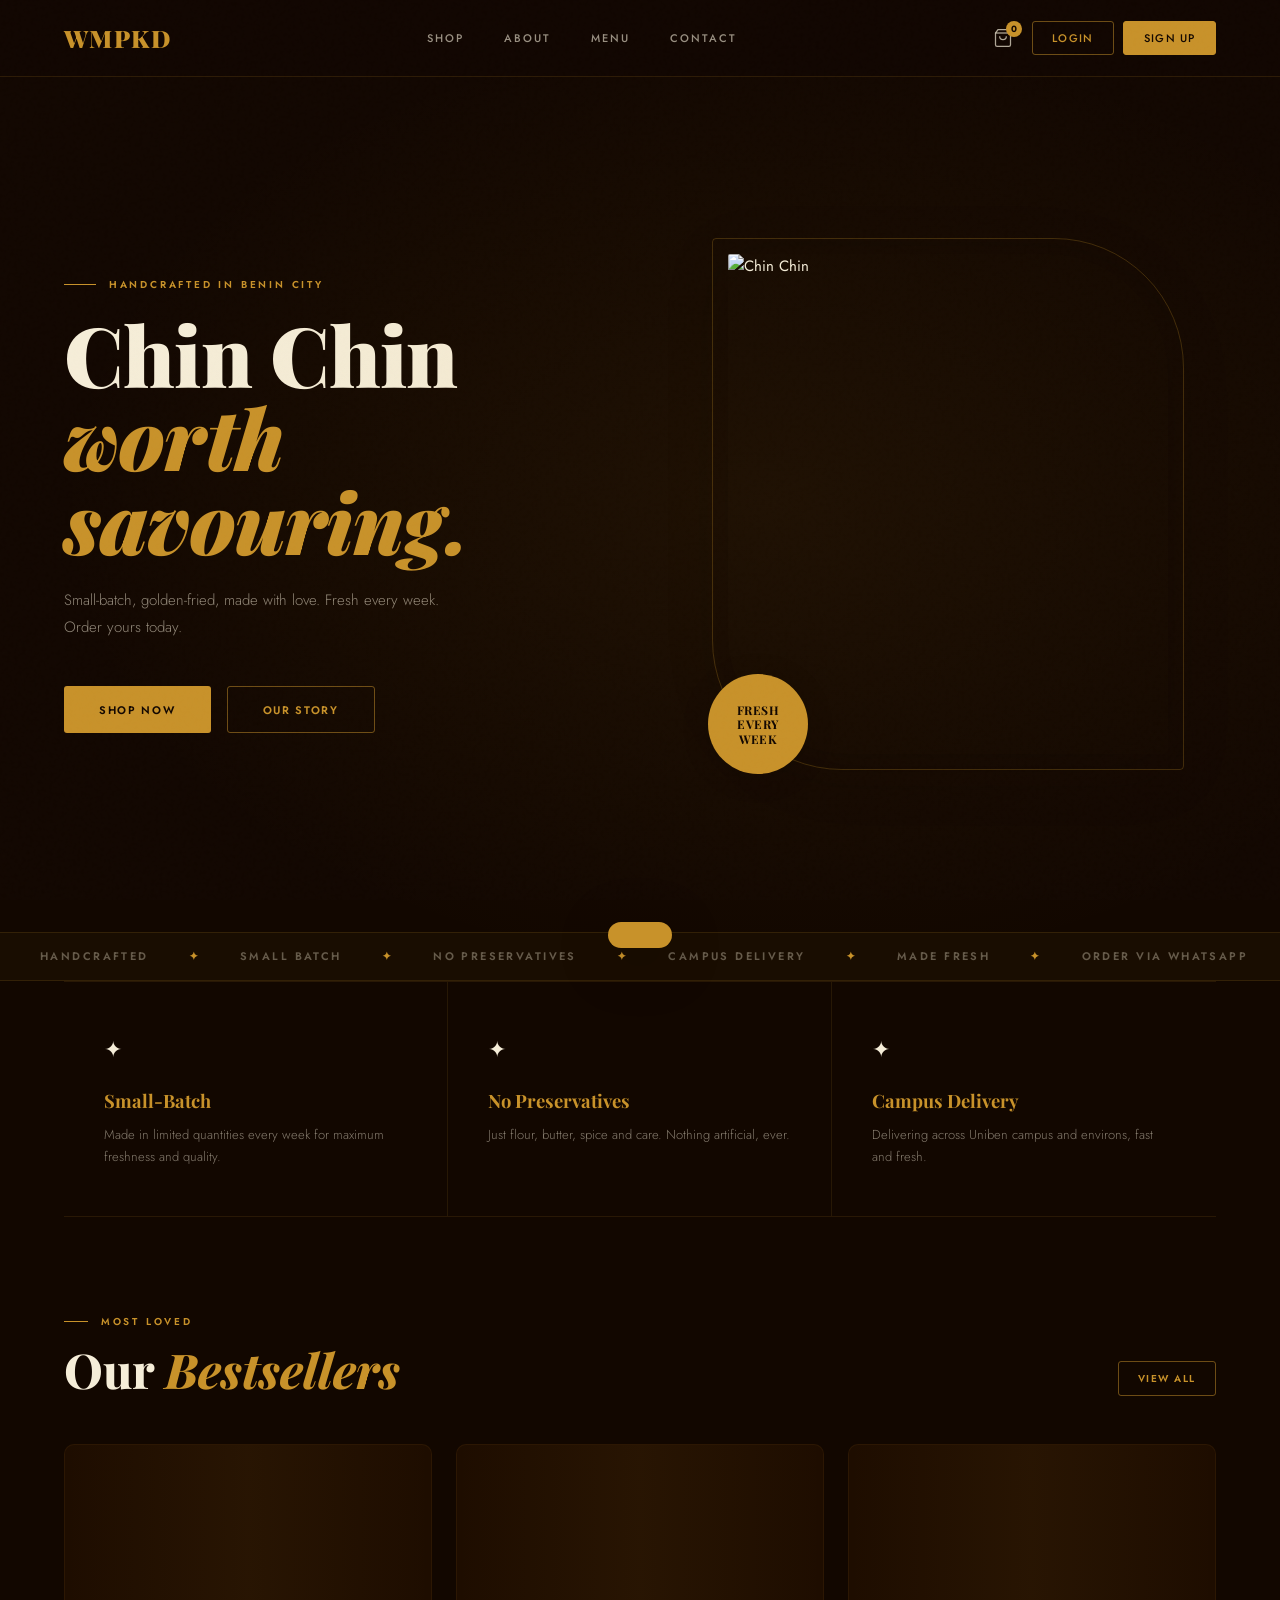
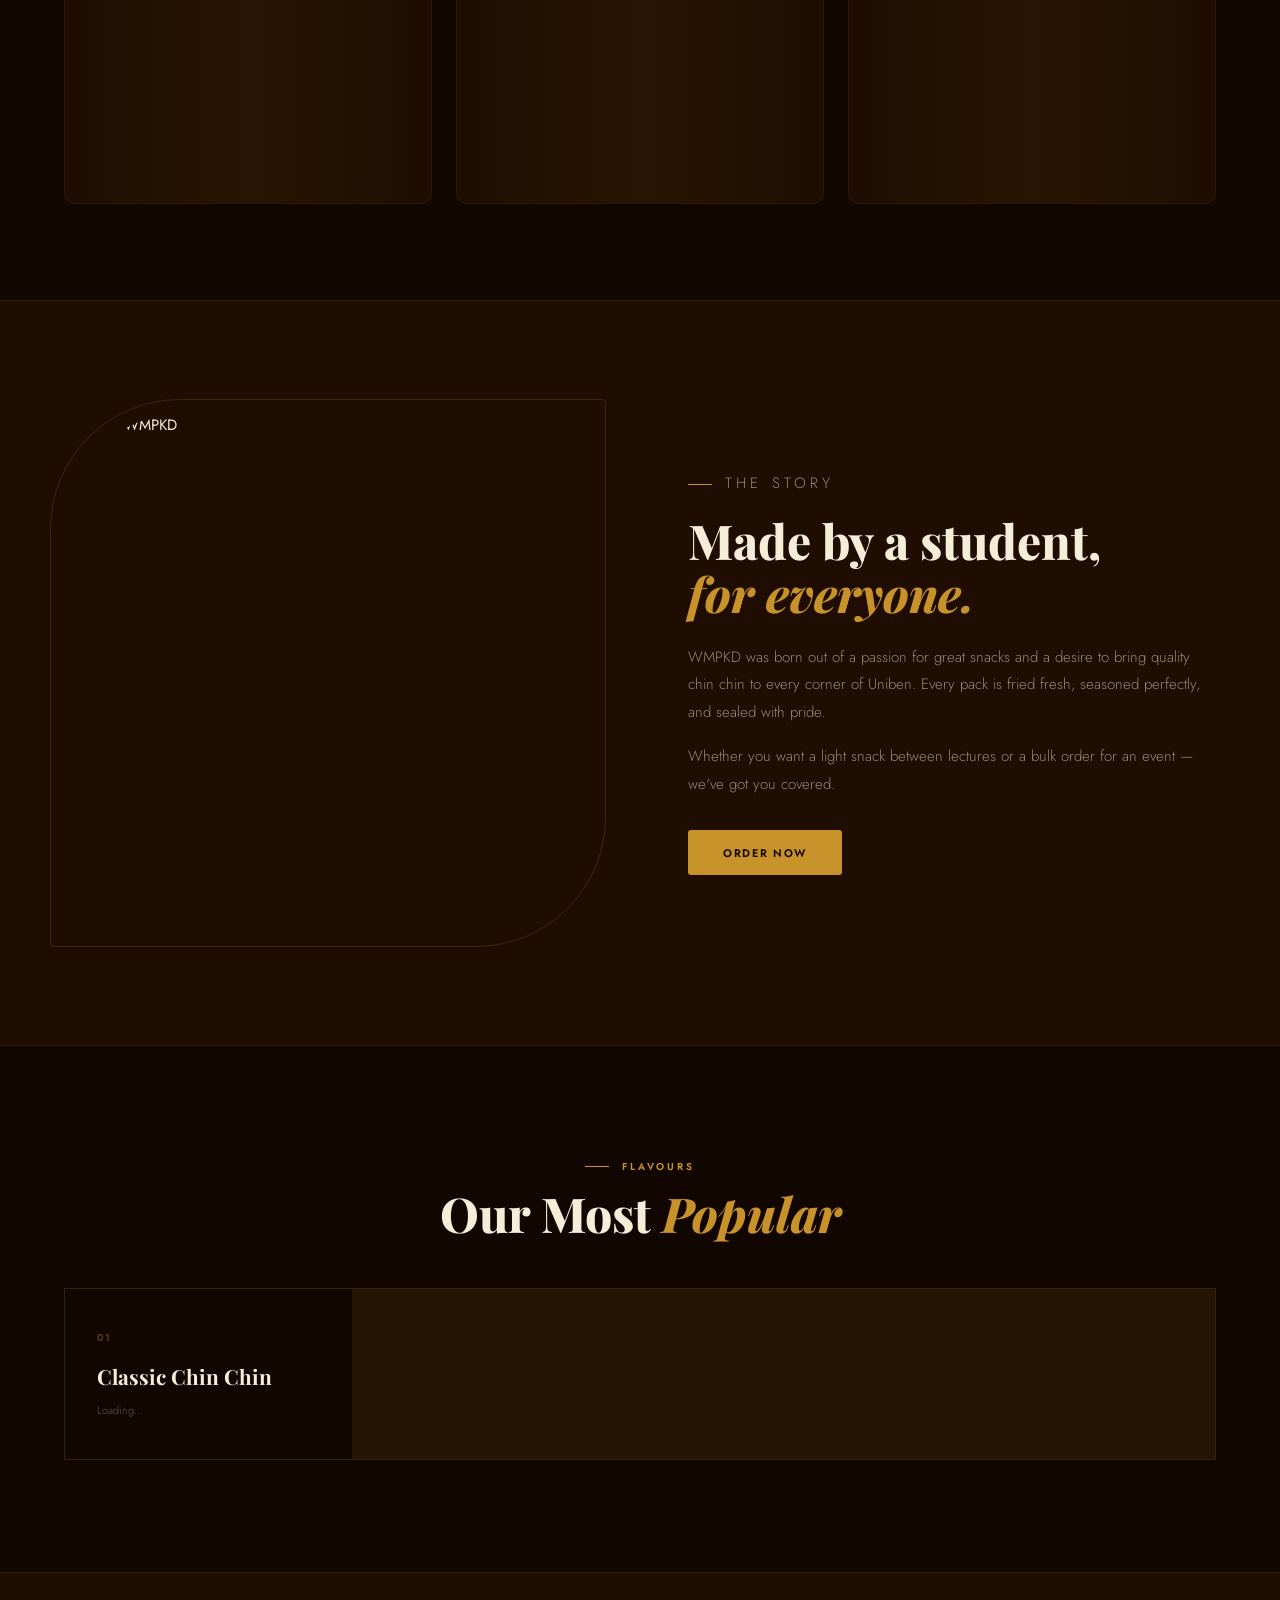
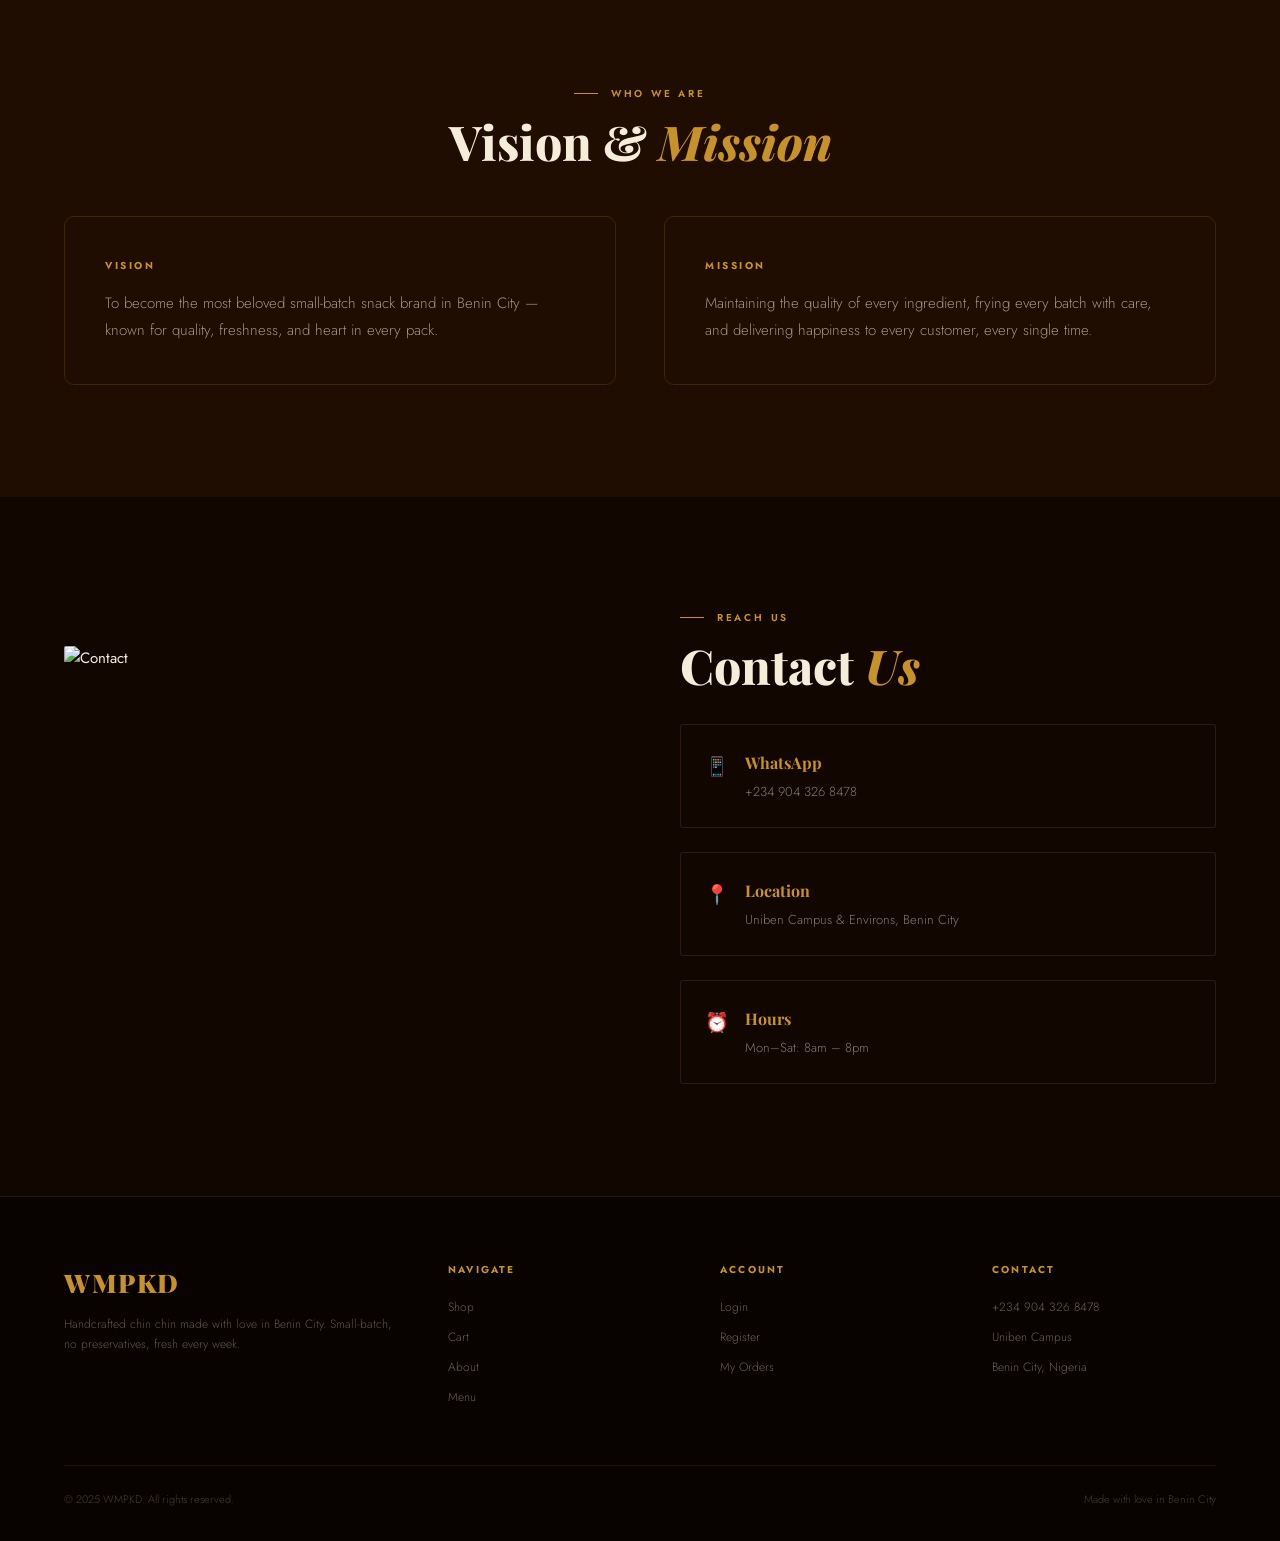
==== commit bf0e64bf: "Create index.html" ====
--- a/index.html
+++ b/index.html
@@ -5,237 +5,286 @@
 <meta name="viewport" content="width=device-width,initial-scale=1.0"/>
 <title>WMPKD — Handcrafted Chin Chin</title>
 <link rel="preconnect" href="https://fonts.googleapis.com">
-<link href="https://fonts.googleapis.com/css2?family=Cormorant+Garamond:ital,wght@0,400;0,600;0,700;1,400;1,600&family=DM+Sans:wght@300;400;500&display=swap" rel="stylesheet">
-
-<!-- Firebase Compat (works in Chrome without a server) -->
+<link href="https://fonts.googleapis.com/css2?family=Playfair+Display:ital,wght@0,400;0,700;0,900;1,400;1,700&family=Jost:wght@300;400;500;600&display=swap" rel="stylesheet">
 <script src="https://www.gstatic.com/firebasejs/10.12.0/firebase-app-compat.js"></script>
 <script src="https://www.gstatic.com/firebasejs/10.12.0/firebase-firestore-compat.js"></script>
 <script src="https://www.gstatic.com/firebasejs/10.12.0/firebase-auth-compat.js"></script>
-
 <style>
 *,*::before,*::after{box-sizing:border-box;margin:0;padding:0}
 :root{
-  --cream:#F5F0E8;--cream-2:#EDE6D6;--brown:#2C1A0E;--brown-2:#4A2C1A;
-  --gold:#C8922A;--gold-lt:#E8B96A;--white:#FDFAF5;--text:#2C1A0E;--text-2:#6B4F38;
-  --font-d:'Cormorant Garamond',Georgia,serif;--font-b:'DM Sans',sans-serif;
-  --r:4px;--rl:12px;--sh:0 4px 24px rgba(44,26,14,.10);--shl:0 8px 48px rgba(44,26,14,.18);
+  --ink:#120700;--ink2:#1e0d00;--paper:#F5EDD8;--paper2:#EDE0C4;
+  --gold:#C8922A;--gold2:#E8B96A;--gold3:#a06e18;
+  --cream:#FDF6E3;--text:#2a1200;--text2:#6b4020;
+  --font-d:'Playfair Display',Georgia,serif;
+  --font-b:'Jost',sans-serif;
+  --r:3px;--rl:10px;
+  --sh:0 4px 30px rgba(18,7,0,.12);--shl:0 12px 60px rgba(18,7,0,.22);
 }
 html{scroll-behavior:smooth}
-body{background:var(--cream);color:var(--text);font-family:var(--font-b);font-size:15px;line-height:1.65;-webkit-font-smoothing:antialiased}
-img{max-width:100%;display:block} a{text-decoration:none;color:inherit}
-button{cursor:pointer;font-family:var(--font-b)}
+body{background:var(--ink);color:var(--paper);font-family:var(--font-b);font-size:15px;line-height:1.7;-webkit-font-smoothing:antialiased;overflow-x:hidden}
+img{max-width:100%;display:block}a{text-decoration:none;color:inherit}button{cursor:pointer;font-family:var(--font-b)}
 
 /* PAGE SYSTEM */
 .page{display:none}.page.active{display:block}
 
-/* ANNOUNCEMENT BAR */
-.announce-bar{background:var(--brown);color:var(--cream);text-align:center;padding:.55rem 1rem;font-size:12px;letter-spacing:.08em;position:relative;display:none}
-.announce-bar.show{display:block}
-.announce-bar span{color:var(--gold-lt);font-weight:600}
-.announce-bar__close{position:absolute;right:1rem;top:50%;transform:translateY(-50%);background:none;border:none;color:var(--cream);opacity:.6;font-size:16px;cursor:pointer;padding:0 4px}
+/* GRAIN OVERLAY */
+body::before{content:'';position:fixed;inset:0;background-image:url("data:image/svg+xml,%3Csvg viewBox='0 0 256 256' xmlns='http://www.w3.org/2000/svg'%3E%3Cfilter id='n'%3E%3CfeTurbulence type='fractalNoise' baseFrequency='0.9' numOctaves='4' stitchTiles='stitch'/%3E%3C/filter%3E%3Crect width='100%25' height='100%25' filter='url(%23n)' opacity='0.04'/%3E%3C/svg%3E");pointer-events:none;z-index:9999;opacity:.4}
+
+/* ANNOUNCE BAR */
+.abar{background:var(--gold);color:var(--ink);text-align:center;padding:.55rem 3rem;font-size:12px;font-weight:600;letter-spacing:.12em;text-transform:uppercase;position:relative;display:none}
+.abar.show{display:block}
+.abar__close{position:absolute;right:1rem;top:50%;transform:translateY(-50%);background:none;border:none;color:var(--ink);font-size:16px;cursor:pointer;opacity:.6;line-height:1}
+.abar__close:hover{opacity:1}
 
 /* NAV */
-.nav{position:sticky;top:0;z-index:100;background:var(--cream);border-bottom:1px solid var(--cream-2);display:flex;align-items:center;justify-content:space-between;padding:1.2rem 5vw;backdrop-filter:blur(8px)}
-.nav__logo{font-family:var(--font-d);font-size:1.6rem;font-weight:700;letter-spacing:.1em;color:var(--brown);cursor:pointer;display:flex;align-items:center;gap:.6rem}
-.nav__logo img{height:36px;width:auto;object-fit:contain}
-.nav__links{display:flex;align-items:center;gap:2rem}
-.nav__links a{font-size:12px;font-weight:500;letter-spacing:.12em;text-transform:uppercase;color:var(--text-2);transition:color .2s;cursor:pointer}
-.nav__links a:hover,.nav__links a.active{color:var(--brown)}
-.nav__right{display:flex;align-items:center;gap:1.5rem}
-.nav__cart{position:relative;display:flex;align-items:center;cursor:pointer}
-.cart-count{position:absolute;top:-6px;right:-8px;background:var(--gold);color:var(--white);font-size:10px;font-weight:600;width:16px;height:16px;border-radius:50%;display:flex;align-items:center;justify-content:center}
-.nav__user-btn{background:var(--brown);color:var(--cream);border:none;padding:.5rem 1.1rem;border-radius:var(--r);font-size:11px;font-weight:500;letter-spacing:.08em;text-transform:uppercase;cursor:pointer;transition:background .2s}
-.nav__user-btn:hover{background:var(--gold)}
+.nav{position:sticky;top:0;z-index:200;background:rgba(18,7,0,.92);backdrop-filter:blur(12px);border-bottom:1px solid rgba(200,146,42,.15);display:flex;align-items:center;justify-content:space-between;padding:1.1rem 5vw}
+.nav__logo{font-family:var(--font-d);font-size:1.5rem;font-weight:900;letter-spacing:.06em;color:var(--gold);cursor:pointer;display:flex;align-items:center;gap:.6rem;text-transform:uppercase}
+.nav__logo img{height:38px;width:auto;object-fit:contain}
+.nav__links{display:flex;align-items:center;gap:2.5rem}
+.nav__links a{font-size:11px;font-weight:500;letter-spacing:.18em;text-transform:uppercase;color:rgba(245,237,216,.6);transition:color .2s;cursor:pointer}
+.nav__links a:hover,.nav__links a.active{color:var(--gold)}
+.nav__right{display:flex;align-items:center;gap:1.2rem}
+.nav__cart{position:relative;display:flex;align-items:center;cursor:pointer;color:rgba(245,237,216,.7);transition:color .2s}
+.nav__cart:hover{color:var(--gold)}
+.cart-count{position:absolute;top:-7px;right:-9px;background:var(--gold);color:var(--ink);font-size:9px;font-weight:700;width:16px;height:16px;border-radius:50%;display:flex;align-items:center;justify-content:center}
+.nav__btn{background:transparent;color:var(--gold);border:1px solid rgba(200,146,42,.5);padding:.5rem 1.2rem;border-radius:var(--r);font-size:11px;font-weight:500;letter-spacing:.12em;text-transform:uppercase;transition:all .2s}
+.nav__btn:hover,.nav__btn.filled{background:var(--gold);color:var(--ink);border-color:var(--gold)}
 .nav__user-menu{position:relative}
-.nav__user-dropdown{position:absolute;right:0;top:calc(100% + .6rem);background:var(--white);border-radius:var(--rl);box-shadow:var(--shl);min-width:180px;overflow:hidden;display:none;z-index:200}
-.nav__user-dropdown.open{display:block}
-.nav__user-dropdown a{display:block;padding:.8rem 1.2rem;font-size:13px;color:var(--text);transition:background .2s;cursor:pointer}
-.nav__user-dropdown a:hover{background:var(--cream)}
-.nav__user-dropdown .sep{height:1px;background:var(--cream-2);margin:.2rem 0}
+.nav__user-drop{position:absolute;right:0;top:calc(100% + .7rem);background:var(--ink2);border:1px solid rgba(200,146,42,.2);border-radius:var(--rl);min-width:170px;overflow:hidden;display:none;z-index:300;box-shadow:var(--shl)}
+.nav__user-drop.open{display:block}
+.nav__user-drop a{display:block;padding:.8rem 1.2rem;font-size:12px;font-weight:500;letter-spacing:.08em;color:var(--paper);transition:background .2s;cursor:pointer;text-transform:uppercase}
+.nav__user-drop a:hover{background:rgba(200,146,42,.1);color:var(--gold)}
+.nav__user-drop .sep{height:1px;background:rgba(200,146,42,.15)}
 
 /* BUTTONS */
-.btn{display:inline-flex;align-items:center;gap:.5rem;font-family:var(--font-b);font-size:13px;font-weight:500;letter-spacing:.08em;text-transform:uppercase;padding:.85rem 2rem;border-radius:var(--r);cursor:pointer;transition:all .25s ease;border:none}
-.btn--primary{background:var(--brown);color:var(--cream)}
-.btn--primary:hover{background:var(--gold);color:var(--white);transform:translateY(-2px);box-shadow:var(--sh)}
-.btn--outline{background:transparent;color:var(--brown);border:1.5px solid var(--brown)}
-.btn--outline:hover{background:var(--brown);color:var(--cream);transform:translateY(-2px)}
+.btn{display:inline-flex;align-items:center;gap:.5rem;font-family:var(--font-b);font-size:11px;font-weight:600;letter-spacing:.15em;text-transform:uppercase;padding:.9rem 2.2rem;border-radius:var(--r);cursor:pointer;transition:all .3s ease;border:none}
+.btn--gold{background:var(--gold);color:var(--ink)}
+.btn--gold:hover{background:var(--gold2);transform:translateY(-2px);box-shadow:0 8px 30px rgba(200,146,42,.35)}
+.btn--outline{background:transparent;color:var(--gold);border:1px solid rgba(200,146,42,.5)}
+.btn--outline:hover{background:rgba(200,146,42,.08);border-color:var(--gold)}
 .btn--full{width:100%;justify-content:center}
-.btn--sm{padding:.5rem 1.1rem;font-size:11px}
+.btn--sm{padding:.55rem 1.2rem;font-size:10px}
 
 /* MODAL */
-.modal-bg{position:fixed;inset:0;background:rgba(44,26,14,.55);z-index:300;display:none;align-items:center;justify-content:center}
+.modal-bg{position:fixed;inset:0;background:rgba(10,4,0,.75);z-index:400;display:none;align-items:center;justify-content:center;backdrop-filter:blur(4px)}
 .modal-bg.open{display:flex}
-.modal{background:var(--white);border-radius:var(--rl);padding:2.5rem;width:90%;max-width:420px;position:relative;animation:fadeUp .3s ease}
-.modal__close{position:absolute;top:1rem;right:1.2rem;background:none;border:none;font-size:20px;color:var(--text-2);cursor:pointer}
-.modal h2{font-family:var(--font-d);font-size:1.8rem;font-weight:700;color:var(--brown);margin-bottom:.3rem}
-.modal p.sub{font-size:13px;color:var(--text-2);margin-bottom:1.8rem}
-.modal .tabs{display:flex;gap:0;border-bottom:2px solid var(--cream-2);margin-bottom:1.5rem}
-.modal .tab{flex:1;text-align:center;padding:.7rem;font-size:12px;font-weight:500;letter-spacing:.1em;text-transform:uppercase;color:var(--text-2);cursor:pointer;border-bottom:2px solid transparent;margin-bottom:-2px;transition:all .2s}
-.modal .tab.active{color:var(--brown);border-bottom-color:var(--gold)}
-.modal .tab-pane{display:none}.modal .tab-pane.active{display:block}
+.modal{background:var(--ink2);border:1px solid rgba(200,146,42,.2);border-radius:var(--rl);padding:2.5rem;width:90%;max-width:420px;position:relative;animation:fadeUp .3s ease}
+.modal__close{position:absolute;top:1rem;right:1.2rem;background:none;border:none;font-size:18px;color:rgba(245,237,216,.4);cursor:pointer;transition:color .2s}
+.modal__close:hover{color:var(--gold)}
+.modal h2{font-family:var(--font-d);font-size:1.9rem;font-weight:700;color:var(--gold);margin-bottom:.2rem}
+.modal p.sub{font-size:12px;color:rgba(245,237,216,.5);margin-bottom:1.8rem;letter-spacing:.06em}
+.tabs-row{display:flex;border-bottom:1px solid rgba(200,146,42,.2);margin-bottom:1.6rem}
+.tab-btn{flex:1;text-align:center;padding:.7rem;font-size:11px;font-weight:600;letter-spacing:.14em;text-transform:uppercase;color:rgba(245,237,216,.4);cursor:pointer;border-bottom:2px solid transparent;margin-bottom:-1px;transition:all .2s}
+.tab-btn.active{color:var(--gold);border-bottom-color:var(--gold)}
+.tab-pane{display:none}.tab-pane.active{display:block}
 .form-group{margin-bottom:1rem}
-.form-group label{display:block;font-size:11px;font-weight:500;letter-spacing:.1em;text-transform:uppercase;color:var(--text-2);margin-bottom:.4rem}
-.form-group input,.form-group textarea,.form-group select{width:100%;padding:.75rem 1rem;border:1.5px solid var(--cream-2);border-radius:var(--r);background:var(--cream);color:var(--text);font-family:var(--font-b);font-size:14px;outline:none;transition:border-color .2s;resize:none}
-.form-group input:focus,.form-group textarea:focus{border-color:var(--gold)}
-.auth-err{font-size:12px;color:#c0392b;margin-top:.5rem;min-height:1em}
-.auth-divider{text-align:center;font-size:12px;color:var(--text-2);margin:1rem 0;position:relative}
-.auth-divider::before,.auth-divider::after{content:'';position:absolute;top:50%;width:42%;height:1px;background:var(--cream-2)}
-.auth-divider::before{left:0}.auth-divider::after{right:0}
+.form-group label{display:block;font-size:10px;font-weight:600;letter-spacing:.14em;text-transform:uppercase;color:rgba(245,237,216,.5);margin-bottom:.4rem}
+.form-group input,.form-group textarea,.form-group select{width:100%;padding:.8rem 1rem;border:1px solid rgba(200,146,42,.25);border-radius:var(--r);background:rgba(255,255,255,.04);color:var(--paper);font-family:var(--font-b);font-size:14px;outline:none;transition:border-color .2s;resize:none}
+.form-group input::placeholder{color:rgba(245,237,216,.3)}
+.form-group input:focus,.form-group textarea:focus{border-color:var(--gold);background:rgba(200,146,42,.05)}
+.auth-err{font-size:11px;color:#e07070;margin:.4rem 0;min-height:1em;letter-spacing:.04em}
 
 /* HERO */
-.hero{min-height:88vh;display:grid;grid-template-columns:1fr 1fr;align-items:center;gap:4rem;padding:6rem 5vw 4rem;overflow:hidden}
-.hero__tag{font-size:11px;font-weight:500;letter-spacing:.2em;text-transform:uppercase;color:var(--gold);margin-bottom:1rem}
-.hero__title{font-family:var(--font-d);font-size:clamp(3rem,6vw,5.5rem);font-weight:700;line-height:1.05;color:var(--brown);margin-bottom:1.5rem}
-.hero__title em{font-style:italic;color:var(--gold)}
-.hero__sub{color:var(--text-2);font-size:16px;line-height:1.7;margin-bottom:2.5rem;max-width:380px}
+.hero{min-height:95vh;display:grid;grid-template-columns:1fr 1fr;align-items:center;gap:5rem;padding:6rem 5vw;position:relative;overflow:hidden}
+.hero::before{content:'';position:absolute;inset:0;background:radial-gradient(ellipse 80% 80% at 60% 50%,rgba(200,146,42,.07) 0%,transparent 70%)}
+.hero__eyebrow{font-size:10px;font-weight:600;letter-spacing:.28em;text-transform:uppercase;color:var(--gold);margin-bottom:1.2rem;display:flex;align-items:center;gap:.8rem}
+.hero__eyebrow::before{content:'';width:32px;height:1px;background:var(--gold)}
+.hero__title{font-family:var(--font-d);font-size:clamp(3.2rem,6.5vw,6rem);font-weight:900;line-height:1.0;color:var(--paper);margin-bottom:1.6rem;letter-spacing:-.01em}
+.hero__title em{font-style:italic;color:var(--gold);display:block}
+.hero__sub{color:rgba(245,237,216,.55);font-size:15px;line-height:1.8;margin-bottom:2.8rem;max-width:400px;font-weight:300}
+.hero__btns{display:flex;gap:1rem;flex-wrap:wrap}
 .hero__visual{position:relative;display:flex;justify-content:center;align-items:center}
-.hero__blob{position:absolute;width:420px;height:420px;background:radial-gradient(ellipse,var(--cream-2) 0%,transparent 70%);border-radius:60% 40% 55% 45%/50% 60% 40% 50%;animation:blobFloat 8s ease-in-out infinite}
-@keyframes blobFloat{0%,100%{transform:scale(1) rotate(0deg)}50%{transform:scale(1.05) rotate(3deg)}}
-.hero__img-wrap{position:relative;z-index:2;width:380px;height:420px;border-radius:50% 50% 45% 55%/55% 50% 50% 45%;overflow:hidden;box-shadow:var(--shl);border:3px solid var(--cream-2)}
-.hero__img{width:100%;height:100%;object-fit:cover}
+.hero__frame{position:relative;width:440px;height:500px}
+.hero__img-main{width:100%;height:100%;object-fit:cover;border-radius:2px 120px 2px 120px;box-shadow:var(--shl)}
+.hero__frame-deco{position:absolute;inset:-16px;border:1px solid rgba(200,146,42,.25);border-radius:4px 130px 4px 130px;pointer-events:none}
+.hero__frame-badge{position:absolute;bottom:-20px;left:-20px;background:var(--gold);color:var(--ink);width:100px;height:100px;border-radius:50%;display:flex;flex-direction:column;align-items:center;justify-content:center;font-family:var(--font-d);font-size:.75rem;font-weight:700;line-height:1.2;text-align:center;box-shadow:var(--sh);text-transform:uppercase;letter-spacing:.04em}
+
+/* MARQUEE */
+.marquee-wrap{border-top:1px solid rgba(200,146,42,.15);border-bottom:1px solid rgba(200,146,42,.15);overflow:hidden;padding:.9rem 0;background:rgba(200,146,42,.04)}
+.marquee-track{display:flex;gap:0;animation:marquee 20s linear infinite;width:max-content}
+.marquee-track span{font-size:11px;font-weight:600;letter-spacing:.22em;text-transform:uppercase;color:rgba(245,237,216,.35);padding:0 2.5rem}
+.marquee-track span.sep{color:var(--gold);padding:0}
+@keyframes marquee{0%{transform:translateX(0)}100%{transform:translateX(-50%)}}
+
+/* SECTION */
+.sec-eyebrow{font-size:10px;font-weight:600;letter-spacing:.28em;text-transform:uppercase;color:var(--gold);margin-bottom:.8rem;display:flex;align-items:center;gap:.8rem}
+.sec-eyebrow::before{content:'';width:24px;height:1px;background:var(--gold)}
+.sec-title{font-family:var(--font-d);font-size:clamp(2rem,4vw,3rem);font-weight:800;line-height:1.1;color:var(--paper)}
+.sec-title em{font-style:italic;color:var(--gold)}
 
 /* PILLARS */
-.pillars{display:grid;grid-template-columns:repeat(3,1fr);border-top:1px solid var(--cream-2);border-bottom:1px solid var(--cream-2);margin:0 5vw}
-.pillars__item{padding:3rem 2.5rem;border-right:1px solid var(--cream-2)}
-.pillars__item:last-child{border-right:none}
-.pillars__icon{display:block;color:var(--gold);font-size:1.2rem;margin-bottom:1rem}
-.pillars__item h3{font-family:var(--font-d);font-size:1.3rem;font-weight:600;color:var(--brown);margin-bottom:.5rem}
-.pillars__item p{color:var(--text-2);font-size:14px}
-
-/* SECTION */
-.section-tag{font-family:var(--font-b);font-size:11px;font-weight:500;letter-spacing:.18em;text-transform:uppercase;color:var(--gold);margin-bottom:.6rem}
-.section-title{font-family:var(--font-d);font-size:clamp(2rem,4vw,3rem);font-weight:600;line-height:1.15;color:var(--brown)}
-.section-title em{font-style:italic;color:var(--gold)}
-.section-head{margin-bottom:3rem}
+.pillars{display:grid;grid-template-columns:repeat(3,1fr);border-top:1px solid rgba(200,146,42,.12);border-bottom:1px solid rgba(200,146,42,.12);margin:0 5vw}
+.pillar{padding:3rem 2.5rem;border-right:1px solid rgba(200,146,42,.12)}
+.pillar:last-child{border-right:none}
+.pillar__icon{font-size:1.4rem;margin-bottom:1rem}
+.pillar h3{font-family:var(--font-d);font-size:1.15rem;font-weight:700;color:var(--gold);margin-bottom:.5rem}
+.pillar p{color:rgba(245,237,216,.5);font-size:13px;font-weight:300}
 
 /* PRODUCTS */
 .featured{padding:6rem 5vw}
-.products-grid{display:grid;grid-template-columns:repeat(auto-fill,minmax(280px,1fr));gap:1.5rem}
-.product-card{background:var(--white);border-radius:var(--rl);overflow:hidden;box-shadow:var(--sh);transition:transform .3s ease,box-shadow .3s ease;animation:fadeUp .5s ease both}
-.product-card:hover{transform:translateY(-6px);box-shadow:var(--shl)}
-.product-card__img{width:100%;height:220px;object-fit:cover;background:var(--cream-2)}
-.product-card__body{padding:1.4rem 1.5rem 1.6rem}
-.product-card__name{font-family:var(--font-d);font-size:1.25rem;font-weight:600;color:var(--brown);margin-bottom:.3rem}
-.product-card__desc{font-size:13px;color:var(--text-2);margin-bottom:1.2rem;line-height:1.55}
+.sec-head{margin-bottom:3rem;display:flex;align-items:flex-end;justify-content:space-between;flex-wrap:wrap;gap:1rem}
+.products-grid{display:grid;grid-template-columns:repeat(auto-fill,minmax(290px,1fr));gap:1.5rem}
+.product-card{background:var(--ink2);border:1px solid rgba(200,146,42,.12);border-radius:var(--rl);overflow:hidden;transition:transform .3s ease,border-color .3s ease,box-shadow .3s ease;animation:fadeUp .5s ease both}
+.product-card:hover{transform:translateY(-8px);border-color:rgba(200,146,42,.35);box-shadow:0 20px 60px rgba(200,146,42,.12)}
+.product-card__img{width:100%;height:220px;object-fit:cover;background:rgba(255,255,255,.03)}
+.product-card__body{padding:1.5rem}
+.product-card__new{display:inline-block;background:var(--gold);color:var(--ink);font-size:9px;font-weight:700;letter-spacing:.14em;text-transform:uppercase;padding:.2rem .7rem;border-radius:100px;margin-bottom:.7rem}
+.product-card__name{font-family:var(--font-d);font-size:1.2rem;font-weight:700;color:var(--paper);margin-bottom:.4rem}
+.product-card__desc{font-size:12px;color:rgba(245,237,216,.45);margin-bottom:1.3rem;line-height:1.6;font-weight:300}
 .product-card__footer{display:flex;align-items:center;justify-content:space-between}
-.product-card__price{font-family:var(--font-d);font-size:1.4rem;font-weight:700;color:var(--gold)}
-.product-card__btn{background:var(--brown);color:var(--cream);border:none;border-radius:var(--r);padding:.6rem 1.2rem;font-size:12px;font-weight:500;letter-spacing:.08em;text-transform:uppercase;cursor:pointer;transition:background .2s,transform .2s}
-.product-card__btn:hover{background:var(--gold);transform:scale(1.04)}
-.product-card__btn.added{background:#2d6a4f}
-.product-card__badge{display:inline-block;background:var(--gold);color:var(--white);font-size:9px;font-weight:700;letter-spacing:.1em;text-transform:uppercase;padding:.2rem .6rem;border-radius:100px;margin-bottom:.5rem}
-
-/* Skeleton */
-.product-skeleton{background:var(--white);border-radius:var(--rl);height:340px;overflow:hidden;position:relative}
-.product-skeleton::after{content:'';position:absolute;inset:0;background:linear-gradient(90deg,transparent 0%,rgba(200,146,42,.08) 50%,transparent 100%);animation:shimmer 1.4s infinite}
+.product-card__price{font-family:var(--font-d);font-size:1.35rem;font-weight:700;color:var(--gold)}
+.product-card__btn{background:transparent;color:var(--gold);border:1px solid rgba(200,146,42,.4);border-radius:var(--r);padding:.55rem 1.2rem;font-size:10px;font-weight:600;letter-spacing:.12em;text-transform:uppercase;transition:all .2s}
+.product-card__btn:hover{background:var(--gold);color:var(--ink)}
+.product-card__btn.added{background:rgba(45,106,79,.3);color:#7ec8a0;border-color:rgba(45,106,79,.4)}
+.product-skeleton{background:var(--ink2);border:1px solid rgba(200,146,42,.08);border-radius:var(--rl);height:360px;position:relative;overflow:hidden}
+.product-skeleton::after{content:'';position:absolute;inset:0;background:linear-gradient(90deg,transparent,rgba(200,146,42,.06),transparent);animation:shimmer 1.5s infinite}
 @keyframes shimmer{0%{transform:translateX(-100%)}100%{transform:translateX(100%)}}
 
 /* ABOUT */
-.about{display:grid;grid-template-columns:1fr 1fr;gap:5rem;align-items:center;padding:6rem 5vw;background:var(--brown)}
-.about__img-wrap{border-radius:var(--rl);overflow:hidden;height:480px}
-.about__img-wrap img{width:100%;height:100%;object-fit:cover}
-.about__text .section-tag{color:var(--gold-lt)}
-.about__text .section-title{color:var(--cream)}
-.about__text p{color:rgba(245,240,232,.75);margin-bottom:1.2rem;font-size:15px;line-height:1.75}
+.about{display:grid;grid-template-columns:1fr 1fr;gap:6rem;align-items:center;padding:7rem 5vw;background:var(--ink2);border-top:1px solid rgba(200,146,42,.1);border-bottom:1px solid rgba(200,146,42,.1)}
+.about__img-wrap{position:relative}
+.about__img-wrap img{width:100%;height:520px;object-fit:cover;border-radius:120px 2px 120px 2px}
+.about__img-deco{position:absolute;inset:-14px;border:1px solid rgba(200,146,42,.2);border-radius:130px 4px 130px 4px;pointer-events:none}
+.about__text .sec-title{color:var(--paper);margin-bottom:1.5rem}
+.about__text p{color:rgba(245,237,216,.55);font-size:15px;line-height:1.85;font-weight:300;margin-bottom:1rem}
+
+/* MENU SHOWCASE */
+.menu-section{padding:7rem 5vw}
+.menu-grid{display:grid;grid-template-columns:repeat(auto-fill,minmax(240px,1fr));gap:1px;background:rgba(200,146,42,.1);border:1px solid rgba(200,146,42,.1)}
+.menu-item{background:var(--ink);padding:2.5rem 2rem;transition:background .3s}
+.menu-item:hover{background:var(--ink2)}
+.menu-item__num{font-size:10px;font-weight:600;letter-spacing:.2em;color:rgba(200,146,42,.4);margin-bottom:.8rem}
+.menu-item__name{font-family:var(--font-d);font-size:1.3rem;font-weight:700;color:var(--paper);margin-bottom:.4rem}
+.menu-item__love{font-size:11px;color:rgba(245,237,216,.35);font-weight:300}
+.menu-item__love strong{color:var(--gold)}
+
+/* TEAM */
+.team{padding:7rem 5vw;text-align:center}
+.team-grid{display:grid;grid-template-columns:repeat(3,1fr);gap:2rem;margin-top:3.5rem;max-width:700px;margin-left:auto;margin-right:auto}
+.team-card{text-align:center}
+.team-card__img{width:140px;height:140px;border-radius:50%;object-fit:cover;margin:0 auto 1.2rem;border:2px solid rgba(200,146,42,.3);background:var(--ink2)}
+.team-card__name{font-family:var(--font-d);font-size:1.1rem;font-weight:700;color:var(--gold);letter-spacing:.08em;text-transform:uppercase}
+.team-card__role{font-size:11px;color:rgba(245,237,216,.4);font-weight:300;letter-spacing:.1em;margin-top:.2rem}
+
+/* VISION MISSION */
+.vm{padding:7rem 5vw;background:var(--ink2);border-top:1px solid rgba(200,146,42,.1)}
+.vm-grid{display:grid;grid-template-columns:1fr 1fr;gap:3rem;margin-top:3rem}
+.vm-card{border:1px solid rgba(200,146,42,.18);padding:2.5rem;border-radius:var(--rl)}
+.vm-card__label{font-size:10px;font-weight:700;letter-spacing:.25em;text-transform:uppercase;color:var(--gold);margin-bottom:1rem}
+.vm-card__text{color:rgba(245,237,216,.6);font-size:15px;line-height:1.8;font-weight:300}
+
+/* CONTACT */
+.contact{padding:7rem 5vw}
+.contact-grid{display:grid;grid-template-columns:1fr 1fr;gap:5rem;align-items:center}
+.contact__img{width:100%;height:400px;object-fit:cover;border-radius:2px}
+.contact__info{display:flex;flex-direction:column;gap:1.5rem}
+.contact__item{display:flex;align-items:flex-start;gap:1rem;padding:1.5rem;border:1px solid rgba(200,146,42,.15);border-radius:var(--r)}
+.contact__item-icon{font-size:1.2rem;flex-shrink:0;margin-top:.1rem}
+.contact__item h4{font-family:var(--font-d);font-size:1rem;font-weight:700;color:var(--gold);margin-bottom:.3rem}
+.contact__item p{font-size:13px;color:rgba(245,237,216,.5);font-weight:300}
 
 /* PAGE HEADER */
-.page-header{padding:5rem 5vw 2rem;border-bottom:1px solid var(--cream-2)}
+.page-header{padding:5rem 5vw 2.5rem;border-bottom:1px solid rgba(200,146,42,.12)}
+.page-header .sec-eyebrow{margin-bottom:.8rem}
+.page-header .sec-title{font-size:clamp(2rem,4vw,2.8rem)}
 
 /* SHOP */
-.shop-section{padding:3rem 5vw 6rem}
-.empty-state{text-align:center;padding:5rem;color:var(--text-2)}
+.shop-section{padding:3rem 5vw 7rem}
+.empty-state{text-align:center;padding:6rem;color:rgba(245,237,216,.4)}
 
 /* CART */
-.cart-section{padding:3rem 5vw 6rem;min-height:50vh}
-.cart-empty{text-align:center;padding:5rem}
-.cart-empty p{color:var(--text-2);margin-bottom:2rem;font-size:16px}
+.cart-section{padding:3rem 5vw 7rem;min-height:50vh}
+.cart-empty{text-align:center;padding:6rem}
+.cart-empty p{color:rgba(245,237,216,.4);margin-bottom:2rem;font-size:16px}
 .cart-layout{display:grid;grid-template-columns:1fr 400px;gap:3rem;align-items:start}
 .cart-items{display:flex;flex-direction:column;gap:1rem}
-.cart-item{display:grid;grid-template-columns:80px 1fr auto;gap:1.2rem;align-items:center;background:var(--white);border-radius:var(--rl);padding:1rem;box-shadow:var(--sh)}
-.cart-item__img{width:80px;height:80px;border-radius:var(--r);object-fit:cover;background:var(--cream-2)}
-.cart-item__name{font-family:var(--font-d);font-size:1.1rem;font-weight:600;color:var(--brown);margin-bottom:.2rem}
-.cart-item__price{color:var(--gold);font-weight:500}
+.cart-item{display:grid;grid-template-columns:80px 1fr auto;gap:1.2rem;align-items:center;background:var(--ink2);border:1px solid rgba(200,146,42,.12);border-radius:var(--rl);padding:1rem}
+.cart-item__img{width:80px;height:80px;border-radius:var(--r);object-fit:cover;background:rgba(255,255,255,.04)}
+.cart-item__name{font-family:var(--font-d);font-size:1.05rem;font-weight:700;color:var(--paper);margin-bottom:.2rem}
+.cart-item__price{font-size:12px;color:var(--gold);font-weight:500}
 .cart-item__qty{display:flex;align-items:center;gap:.5rem;margin-top:.5rem}
-.cart-item__qty button{width:28px;height:28px;border:1px solid var(--cream-2);background:var(--cream);border-radius:4px;font-size:15px;color:var(--brown);transition:background .2s;display:flex;align-items:center;justify-content:center}
-.cart-item__qty button:hover{background:var(--cream-2)}
-.cart-item__qty span{font-weight:600;min-width:20px;text-align:center}
-.cart-item__remove{background:none;border:none;cursor:pointer;color:var(--text-2);font-size:18px;opacity:.5;transition:opacity .2s;padding:4px}
-.cart-item__remove:hover{opacity:1;color:#c0392b}
-.cart-summary{background:var(--white);border-radius:var(--rl);padding:2rem;box-shadow:var(--sh);position:sticky;top:90px}
-.summary-title{font-family:var(--font-d);font-size:1.3rem;font-weight:600;color:var(--brown);margin-bottom:1.5rem;padding-bottom:1rem;border-bottom:1px solid var(--cream-2)}
-.summary-row{display:flex;justify-content:space-between;align-items:center;margin-bottom:.8rem;font-size:14px;color:var(--text-2)}
-.summary-row--total{font-family:var(--font-d);font-size:1.2rem;font-weight:700;color:var(--brown);border-top:1px solid var(--cream-2);padding-top:1rem;margin-top:.5rem}
-.checkout-form{margin-top:2rem;padding-top:1.5rem;border-top:1px solid var(--cream-2)}
-
-/* PROFILE / ORDERS */
-.profile-section{padding:3rem 5vw 6rem;min-height:60vh}
+.cart-item__qty button{width:26px;height:26px;border:1px solid rgba(200,146,42,.25);background:rgba(200,146,42,.06);border-radius:3px;font-size:14px;color:var(--gold);display:flex;align-items:center;justify-content:center;transition:background .2s}
+.cart-item__qty button:hover{background:rgba(200,146,42,.18)}
+.cart-item__qty span{font-weight:600;min-width:20px;text-align:center;color:var(--paper)}
+.cart-item__remove{background:none;border:none;color:rgba(245,237,216,.3);font-size:16px;padding:4px;transition:color .2s}
+.cart-item__remove:hover{color:#e07070}
+.cart-summary{background:var(--ink2);border:1px solid rgba(200,146,42,.18);border-radius:var(--rl);padding:2rem;position:sticky;top:90px}
+.sum-title{font-family:var(--font-d);font-size:1.2rem;font-weight:700;color:var(--gold);margin-bottom:1.5rem;padding-bottom:1rem;border-bottom:1px solid rgba(200,146,42,.15)}
+.sum-row{display:flex;justify-content:space-between;align-items:center;margin-bottom:.8rem;font-size:13px;color:rgba(245,237,216,.5)}
+.sum-row--total{font-family:var(--font-d);font-size:1.15rem;font-weight:700;color:var(--paper);border-top:1px solid rgba(200,146,42,.15);padding-top:1rem;margin-top:.5rem}
+.checkout-form{margin-top:1.8rem;padding-top:1.5rem;border-top:1px solid rgba(200,146,42,.12)}
+
+/* PROFILE */
+.profile-section{padding:3rem 5vw 7rem;min-height:60vh}
 .profile-grid{display:grid;grid-template-columns:260px 1fr;gap:2rem;align-items:start}
-.profile-card{background:var(--white);border-radius:var(--rl);box-shadow:var(--sh);overflow:hidden}
-.profile-card__head{background:var(--brown);padding:2rem;text-align:center}
-.profile-card__avatar{width:70px;height:70px;border-radius:50%;background:var(--gold);display:flex;align-items:center;justify-content:center;font-family:var(--font-d);font-size:1.8rem;font-weight:700;color:var(--white);margin:0 auto 1rem}
-.profile-card__name{font-family:var(--font-d);font-size:1.2rem;color:var(--cream);font-weight:600}
-.profile-card__email{font-size:12px;color:rgba(245,240,232,.6);margin-top:.3rem}
-.profile-card__links{padding:1rem 0}
-.profile-card__links a{display:flex;align-items:center;gap:.8rem;padding:.75rem 1.5rem;font-size:13px;color:var(--text-2);cursor:pointer;transition:background .2s}
-.profile-card__links a:hover,.profile-card__links a.active{background:var(--cream);color:var(--brown)}
+.profile-card{background:var(--ink2);border:1px solid rgba(200,146,42,.15);border-radius:var(--rl);overflow:hidden}
+.profile-card__head{background:linear-gradient(135deg,var(--gold3),var(--gold));padding:2rem;text-align:center}
+.profile-avatar{width:72px;height:72px;border-radius:50%;background:rgba(18,7,0,.4);display:flex;align-items:center;justify-content:center;font-family:var(--font-d);font-size:1.8rem;font-weight:900;color:var(--ink);margin:0 auto 1rem;border:2px solid rgba(18,7,0,.2)}
+.profile-name{font-family:var(--font-d);font-size:1.1rem;font-weight:700;color:var(--ink)}
+.profile-email{font-size:11px;color:rgba(18,7,0,.55);margin-top:.2rem;font-weight:500}
+.profile-card__links{padding:.8rem 0}
+.profile-card__links a{display:flex;align-items:center;gap:.8rem;padding:.75rem 1.5rem;font-size:11px;font-weight:600;letter-spacing:.1em;text-transform:uppercase;color:rgba(245,237,216,.5);cursor:pointer;transition:all .2s}
+.profile-card__links a:hover,.profile-card__links a.active{background:rgba(200,146,42,.08);color:var(--gold)}
 .orders-list{display:flex;flex-direction:column;gap:1.2rem}
-.order-card{background:var(--white);border-radius:var(--rl);box-shadow:var(--sh);overflow:hidden}
-.order-card__head{display:flex;align-items:center;justify-content:space-between;padding:1.2rem 1.5rem;border-bottom:1px solid var(--cream-2)}
-.order-card__id{font-size:12px;font-weight:600;letter-spacing:.1em;color:var(--text-2);text-transform:uppercase}
-.order-card__date{font-size:12px;color:var(--text-2)}
+.order-card{background:var(--ink2);border:1px solid rgba(200,146,42,.12);border-radius:var(--rl);overflow:hidden}
+.order-card__head{display:flex;align-items:center;justify-content:space-between;padding:1.2rem 1.5rem;border-bottom:1px solid rgba(200,146,42,.1)}
+.order-card__id{font-size:11px;font-weight:700;letter-spacing:.14em;text-transform:uppercase;color:rgba(245,237,216,.4)}
+.order-card__date{font-size:11px;color:rgba(245,237,216,.35)}
 .order-card__body{padding:1.2rem 1.5rem}
-.order-card__items{font-size:13px;color:var(--text-2);margin-bottom:.8rem}
+.order-card__items{font-size:13px;color:rgba(245,237,216,.5);margin-bottom:.8rem;font-weight:300}
 .order-card__footer{display:flex;align-items:center;justify-content:space-between}
-.order-card__total{font-family:var(--font-d);font-size:1.2rem;font-weight:700;color:var(--gold)}
-.badge{display:inline-flex;align-items:center;padding:.25rem .75rem;border-radius:100px;font-size:11px;font-weight:600;letter-spacing:.05em;text-transform:uppercase}
-.badge--pending{background:#fef3c7;color:#92400e}
-.badge--confirmed{background:#d1fae5;color:#065f46}
-.badge--delivered{background:#dbeafe;color:#1e40af}
-.badge--cancelled{background:#fee2e2;color:#991b1b}
-.no-orders{text-align:center;padding:4rem 2rem;color:var(--text-2)}
-.no-orders p{margin-bottom:1.5rem}
-
-/* NOTIFICATION DOT */
-.notif-dot{width:8px;height:8px;background:var(--gold);border-radius:50%;display:inline-block;animation:pulse 2s infinite}
-@keyframes pulse{0%,100%{opacity:1}50%{opacity:.4}}
+.order-card__total{font-family:var(--font-d);font-size:1.15rem;font-weight:700;color:var(--gold)}
+.badge{display:inline-flex;align-items:center;padding:.22rem .75rem;border-radius:100px;font-size:10px;font-weight:700;letter-spacing:.08em;text-transform:uppercase}
+.badge--pending{background:rgba(254,243,199,.1);color:#fbbf24;border:1px solid rgba(251,191,36,.2)}
+.badge--confirmed{background:rgba(209,250,229,.08);color:#34d399;border:1px solid rgba(52,211,153,.2)}
+.badge--delivered{background:rgba(219,234,254,.08);color:#60a5fa;border:1px solid rgba(96,165,250,.2)}
+.badge--cancelled{background:rgba(254,226,226,.08);color:#f87171;border:1px solid rgba(248,113,113,.2)}
+.no-orders{text-align:center;padding:4rem 2rem;color:rgba(245,237,216,.35)}
+
+/* FOOTER */
+.footer{background:rgba(10,4,0,.98);border-top:1px solid rgba(200,146,42,.15);padding:4rem 5vw 2rem}
+.footer-grid{display:grid;grid-template-columns:1.5fr 1fr 1fr 1fr;gap:3rem;margin-bottom:3rem}
+.footer-brand__logo{font-family:var(--font-d);font-size:1.6rem;font-weight:900;color:var(--gold);letter-spacing:.06em;text-transform:uppercase;margin-bottom:.6rem}
+.footer-brand__logo img{height:36px;object-fit:contain;margin-bottom:.4rem}
+.footer-brand p{font-size:12px;color:rgba(245,237,216,.35);font-weight:300;line-height:1.7}
+.footer-col h4{font-size:10px;font-weight:700;letter-spacing:.22em;text-transform:uppercase;color:var(--gold);margin-bottom:1.2rem}
+.footer-col a{display:block;font-size:12px;color:rgba(245,237,216,.4);margin-bottom:.6rem;cursor:pointer;transition:color .2s;font-weight:300}
+.footer-col a:hover{color:var(--gold)}
+.footer-bottom{border-top:1px solid rgba(200,146,42,.1);padding-top:1.5rem;display:flex;align-items:center;justify-content:space-between}
+.footer-bottom p{font-size:11px;color:rgba(245,237,216,.25);font-weight:300}
 
 /* TOAST */
-.toast{position:fixed;bottom:2rem;left:50%;transform:translateX(-50%) translateY(80px);background:var(--brown);color:var(--cream);padding:.8rem 2rem;border-radius:100px;font-size:13px;font-weight:500;box-shadow:var(--shl);transition:transform .3s ease;z-index:999;pointer-events:none;white-space:nowrap}
+.toast{position:fixed;bottom:2rem;left:50%;transform:translateX(-50%) translateY(80px);background:var(--gold);color:var(--ink);padding:.8rem 2rem;border-radius:100px;font-size:12px;font-weight:700;letter-spacing:.08em;text-transform:uppercase;box-shadow:var(--shl);transition:transform .3s ease;z-index:999;pointer-events:none;white-space:nowrap}
 .toast.show{transform:translateX(-50%) translateY(0)}
 
-/* FOOTER */
-.footer{background:var(--brown-2,#4A2C1A);color:var(--cream);padding:3rem 5vw;display:grid;grid-template-columns:1fr auto 1fr;align-items:center;gap:2rem;border-top:1px solid rgba(245,240,232,.1)}
-.footer__brand p{font-size:12px;color:rgba(245,240,232,.6);margin-top:.3rem}
-.footer__links{display:flex;gap:2rem}
-.footer__links a{font-size:12px;letter-spacing:.1em;text-transform:uppercase;color:rgba(245,240,232,.7);transition:color .2s;cursor:pointer}
-.footer__links a:hover{color:var(--gold-lt)}
-.footer__copy{font-size:11px;color:rgba(245,240,232,.4);text-align:right}
-.footer__logo{font-family:var(--font-d);font-size:1.5rem;font-weight:700;color:var(--cream);cursor:pointer}
-
-@keyframes fadeUp{from{opacity:0;transform:translateY(20px)}to{opacity:1;transform:translateY(0)}}
+@keyframes fadeUp{from{opacity:0;transform:translateY(24px)}to{opacity:1;transform:translateY(0)}}
 
 /* RESPONSIVE */
-@media(max-width:900px){
-  .hero{grid-template-columns:1fr;text-align:center;padding-top:4rem;min-height:unset}
-  .hero__sub{margin:0 auto 2.5rem}
+@media(max-width:960px){
+  .hero{grid-template-columns:1fr;min-height:unset;text-align:center;gap:3rem}
+  .hero__sub{margin:0 auto 2.8rem}
+  .hero__btns{justify-content:center}
   .hero__visual{order:-1}
-  .hero__img-wrap{width:280px;height:300px;margin:0 auto}
-  .hero__blob{width:300px;height:300px}
+  .hero__frame{width:300px;height:340px}
   .pillars{grid-template-columns:1fr}
-  .pillars__item{border-right:none;border-bottom:1px solid var(--cream-2)}
-  .pillars__item:last-child{border-bottom:none}
-  .about{grid-template-columns:1fr;padding:4rem 5vw}
-  .about__img-wrap{height:280px}
+  .pillar{border-right:none;border-bottom:1px solid rgba(200,146,42,.12)}
+  .pillar:last-child{border-bottom:none}
+  .about{grid-template-columns:1fr;gap:3rem}
+  .about__img-wrap img{height:300px}
+  .menu-grid{grid-template-columns:1fr 1fr}
+  .team-grid{grid-template-columns:1fr 1fr 1fr}
+  .vm-grid{grid-template-columns:1fr}
+  .contact-grid{grid-template-columns:1fr}
   .cart-layout{grid-template-columns:1fr}
   .cart-summary{position:static}
-  .footer{grid-template-columns:1fr;text-align:center}
-  .footer__links{justify-content:center}
-  .footer__copy{text-align:center}
+  .footer-grid{grid-template-columns:1fr 1fr}
   .profile-grid{grid-template-columns:1fr}
 }
 @media(max-width:600px){
-  .nav{padding:1rem 4vw}
-  .nav__links{gap:1rem}
+  .nav__links{display:none}
   .products-grid{grid-template-columns:1fr}
+  .team-grid{grid-template-columns:1fr}
+  .footer-grid{grid-template-columns:1fr}
   .cart-item{grid-template-columns:70px 1fr auto}
 }
 </style>
@@ -243,33 +292,33 @@
 <body>
 
 <!-- ANNOUNCEMENT BAR -->
-<div class="announce-bar" id="announceBar">
-  <span id="announceText">🎉 New arrival: Spicy Pepper Chin Chin — Limited stock!</span>
-  <button class="announce-bar__close" onclick="document.getElementById('announceBar').classList.remove('show')">✕</button>
+<div class="abar" id="abar">
+  <span id="abarText">🎉 New arrival: Spicy Pepper Chin Chin — Limited stock!</span>
+  <button class="abar__close" onclick="this.parentElement.classList.remove('show')">✕</button>
 </div>
 
 <!-- NAV -->
 <nav class="nav" id="mainNav">
-  <span class="nav__logo" id="navLogo" onclick="navigate('home')">WMPKD</span>
+  <span class="nav__logo" id="navLogo" onclick="nav('home')">WMPKD</span>
   <div class="nav__links">
-    <a onclick="navigate('shop')" id="navShop">Shop</a>
-    <a onclick="navigate('home','#about')" id="navAbout">About</a>
+    <a onclick="nav('shop')" id="nlShop">Shop</a>
+    <a onclick="nav('home','#about')">About</a>
+    <a onclick="nav('home','#menu')">Menu</a>
+    <a onclick="nav('home','#contact')">Contact</a>
   </div>
   <div class="nav__right">
-    <span class="nav__cart" onclick="navigate('cart')">
+    <span class="nav__cart" onclick="nav('cart')">
       <svg width="20" height="20" viewBox="0 0 24 24" fill="none" stroke="currentColor" stroke-width="1.5"><path d="M6 2L3 6v14a2 2 0 002 2h14a2 2 0 002-2V6l-3-4z"/><line x1="3" y1="6" x2="21" y2="6"/><path d="M16 10a4 4 0 01-8 0"/></svg>
-      <span class="cart-count" id="cartCount">0</span>
+      <span class="cart-count" id="cartBadge">0</span>
     </span>
-    <!-- Auth buttons (logged out) -->
     <div id="authBtns" style="display:flex;gap:.6rem">
-      <button class="nav__user-btn" onclick="openModal('login')">Login</button>
-      <button class="nav__user-btn" style="background:var(--gold)" onclick="openModal('register')">Sign Up</button>
-    </div>
-    <!-- User menu (logged in) -->
+      <button class="nav__btn" onclick="openModal('login')">Login</button>
+      <button class="nav__btn filled" onclick="openModal('register')">Sign Up</button>
+    </div>
     <div class="nav__user-menu" id="userMenu" style="display:none">
-      <button class="nav__user-btn" onclick="toggleUserMenu()" id="userMenuBtn">👤 <span id="userDisplayName">You</span> ▾</button>
-      <div class="nav__user-dropdown" id="userDropdown">
-        <a onclick="navigate('profile');toggleUserMenu()">My Orders</a>
+      <button class="nav__btn" onclick="toggleDrop()" id="userBtn">👤 <span id="userFirst">You</span> ▾</button>
+      <div class="nav__user-drop" id="userDrop">
+        <a onclick="nav('profile');toggleDrop()">My Orders</a>
         <div class="sep"></div>
         <a onclick="doSignOut()">Sign Out</a>
       </div>
@@ -283,116 +332,164 @@
     <button class="modal__close" onclick="closeModal()">✕</button>
     <h2>Welcome</h2>
     <p class="sub">Your chin chin awaits.</p>
-    <div class="modal tabs">
-      <div class="tab active" id="tab-login" onclick="switchTab('login')">Login</div>
-      <div class="tab" id="tab-register" onclick="switchTab('register')">Register</div>
-    </div>
-    <!-- LOGIN -->
-    <div class="tab-pane active" id="pane-login">
-      <div class="form-group"><label>Email</label><input type="email" id="loginEmail" placeholder="you@email.com"/></div>
-      <div class="form-group"><label>Password</label><input type="password" id="loginPw" placeholder="••••••••" onkeydown="if(event.key==='Enter')doLogin()"/></div>
-      <div class="auth-err" id="loginErr"></div>
-      <button class="btn btn--primary btn--full" style="margin-top:.5rem" onclick="doLogin()">Login</button>
-      <div class="auth-divider">or</div>
-      <button class="btn btn--outline btn--full" onclick="switchTab('register')">Create an account</button>
-    </div>
-    <!-- REGISTER -->
-    <div class="tab-pane" id="pane-register">
-      <div class="form-group"><label>Full Name</label><input type="text" id="regName" placeholder="Amaka Johnson"/></div>
-      <div class="form-group"><label>Email</label><input type="email" id="regEmail" placeholder="you@email.com"/></div>
-      <div class="form-group"><label>Phone</label><input type="tel" id="regPhone" placeholder="08012345678"/></div>
-      <div class="form-group"><label>Password</label><input type="password" id="regPw" placeholder="Min 6 characters" onkeydown="if(event.key==='Enter')doRegister()"/></div>
-      <div class="auth-err" id="regErr"></div>
-      <button class="btn btn--primary btn--full" style="margin-top:.5rem" onclick="doRegister()">Create Account</button>
+    <div class="tabs-row">
+      <div class="tab-btn active" id="tb-login" onclick="switchTab('login')">Login</div>
+      <div class="tab-btn" id="tb-register" onclick="switchTab('register')">Register</div>
+    </div>
+    <div class="tab-pane active" id="tp-login">
+      <div class="form-group"><label>Email</label><input type="email" id="lEmail" placeholder="you@email.com"/></div>
+      <div class="form-group"><label>Password</label><input type="password" id="lPw" placeholder="••••••••" onkeydown="if(event.key==='Enter')doLogin()"/></div>
+      <div class="auth-err" id="lErr"></div>
+      <button class="btn btn--gold btn--full" style="margin-top:.4rem" onclick="doLogin()">Login</button>
+    </div>
+    <div class="tab-pane" id="tp-register">
+      <div class="form-group"><label>Full Name</label><input type="text" id="rName" placeholder="Your full name"/></div>
+      <div class="form-group"><label>Email</label><input type="email" id="rEmail" placeholder="you@email.com"/></div>
+      <div class="form-group"><label>Phone</label><input type="tel" id="rPhone" placeholder="08012345678"/></div>
+      <div class="form-group"><label>Password</label><input type="password" id="rPw" placeholder="Min 6 characters" onkeydown="if(event.key==='Enter')doRegister()"/></div>
+      <div class="auth-err" id="rErr"></div>
+      <button class="btn btn--gold btn--full" style="margin-top:.4rem" onclick="doRegister()">Create Account</button>
     </div>
   </div>
 </div>
 
-<!-- ═══ PAGE: HOME ═══ -->
+<!-- ═══ HOME ═══ -->
 <div class="page active" id="page-home">
   <section class="hero">
     <div class="hero__text">
-      <p class="hero__tag">Handcrafted in Benin City</p>
-      <h1 class="hero__title">Chin Chin<br/><em>worth savouring.</em></h1>
-      <p class="hero__sub">Small-batch, golden-fried, made with love.<br>Fresh every week. Order yours today.</p>
-      <button class="btn btn--primary" onclick="navigate('shop')">Shop Now</button>
+      <p class="hero__eyebrow">Handcrafted in Benin City</p>
+      <h1 class="hero__title">Chin Chin<em>worth savouring.</em></h1>
+      <p class="hero__sub">Small-batch, golden-fried, made with love. Fresh every week. Order yours today.</p>
+      <div class="hero__btns">
+        <button class="btn btn--gold" onclick="nav('shop')">Shop Now</button>
+        <button class="btn btn--outline" onclick="nav('home','#about')">Our Story</button>
+      </div>
     </div>
     <div class="hero__visual">
-      <div class="hero__blob"></div>
-      <div class="hero__img-wrap">
-        <img id="heroImg" src="https://images.unsplash.com/photo-1558961363-fa8fdf82db35?w=600&q=80" alt="Chin Chin" class="hero__img"/>
-      </div>
-    </div>
-  </section>
+      <div class="hero__frame">
+        <img id="heroImg" src="https://images.unsplash.com/photo-1558961363-fa8fdf82db35?w=700&q=80" alt="Chin Chin" class="hero__img-main"/>
+        <div class="hero__frame-deco"></div>
+        <div class="hero__frame-badge">Fresh<br/>Every<br/>Week</div>
+      </div>
+    </div>
+  </section>
+
+  <div class="marquee-wrap">
+    <div class="marquee-track" id="marqueeTrack">
+      <span>Handcrafted</span><span class="sep">✦</span><span>Small Batch</span><span class="sep">✦</span><span>No Preservatives</span><span class="sep">✦</span><span>Campus Delivery</span><span class="sep">✦</span><span>Made Fresh</span><span class="sep">✦</span><span>Order via WhatsApp</span><span class="sep">✦</span>
+      <span>Handcrafted</span><span class="sep">✦</span><span>Small Batch</span><span class="sep">✦</span><span>No Preservatives</span><span class="sep">✦</span><span>Campus Delivery</span><span class="sep">✦</span><span>Made Fresh</span><span class="sep">✦</span><span>Order via WhatsApp</span><span class="sep">✦</span>
+    </div>
+  </div>
 
   <section class="pillars">
-    <div class="pillars__item"><span class="pillars__icon">✦</span><h3>Small-Batch</h3><p>Made in limited quantities every week for maximum freshness.</p></div>
-    <div class="pillars__item"><span class="pillars__icon">✦</span><h3>No Preservatives</h3><p>Just flour, butter, spice and care. Nothing artificial.</p></div>
-    <div class="pillars__item"><span class="pillars__icon">✦</span><h3>Campus Delivery</h3><p>Delivering across Uniben campus and environs.</p></div>
+    <div class="pillar"><div class="pillar__icon">✦</div><h3>Small-Batch</h3><p>Made in limited quantities every week for maximum freshness and quality.</p></div>
+    <div class="pillar"><div class="pillar__icon">✦</div><h3>No Preservatives</h3><p>Just flour, butter, spice and care. Nothing artificial, ever.</p></div>
+    <div class="pillar"><div class="pillar__icon">✦</div><h3>Campus Delivery</h3><p>Delivering across Uniben campus and environs, fast and fresh.</p></div>
   </section>
 
   <section class="featured">
-    <div class="section-head"><p class="section-tag">Most Loved</p><h2 class="section-title">Our Bestsellers</h2></div>
+    <div class="sec-head">
+      <div><p class="sec-eyebrow">Most Loved</p><h2 class="sec-title">Our <em>Bestsellers</em></h2></div>
+      <button class="btn btn--outline btn--sm" onclick="nav('shop')">View All</button>
+    </div>
     <div class="products-grid" id="featuredGrid">
       <div class="product-skeleton"></div><div class="product-skeleton"></div><div class="product-skeleton"></div>
     </div>
-    <div style="text-align:center;margin-top:3rem">
-      <button class="btn btn--outline" onclick="navigate('shop')">View All Products</button>
-    </div>
   </section>
 
   <section class="about" id="about">
-    <div class="about__img-wrap"><img id="aboutImg" src="https://images.unsplash.com/photo-1604503468506-a8da13d82791?w=600&q=80" alt="About WMPKD"/></div>
+    <div class="about__img-wrap">
+      <img id="aboutImg" src="https://images.unsplash.com/photo-1604503468506-a8da13d82791?w=700&q=80" alt="About WMPKD"/>
+      <div class="about__img-deco"></div>
+    </div>
     <div class="about__text">
-      <p class="section-tag">The Story</p>
-      <h2 class="section-title">Made by a student,<br/><em>for everyone.</em></h2>
+      <p class="sec-eyebrow">The Story</p>
+      <h2 class="sec-title">Made by a student,<br/><em>for everyone.</em></h2>
       <p>WMPKD was born out of a passion for great snacks and a desire to bring quality chin chin to every corner of Uniben. Every pack is fried fresh, seasoned perfectly, and sealed with pride.</p>
       <p>Whether you want a light snack between lectures or a bulk order for an event — we've got you covered.</p>
-      <button class="btn btn--primary" onclick="navigate('shop')">Order Now</button>
+      <button class="btn btn--gold" onclick="nav('shop')" style="margin-top:1rem">Order Now</button>
+    </div>
+  </section>
+
+  <section class="menu-section" id="menu">
+    <div style="margin-bottom:3rem;text-align:center">
+      <p class="sec-eyebrow" style="justify-content:center">Flavours</p>
+      <h2 class="sec-title">Our Most <em>Popular</em></h2>
+    </div>
+    <div class="menu-grid" id="menuGrid">
+      <div class="menu-item"><div class="menu-item__num">01</div><div class="menu-item__name">Classic Chin Chin</div><div class="menu-item__love">Loading...</div></div>
+    </div>
+  </section>
+
+  <section class="vm">
+    <div style="text-align:center;margin-bottom:1rem">
+      <p class="sec-eyebrow" style="justify-content:center">Who We Are</p>
+      <h2 class="sec-title">Vision & <em>Mission</em></h2>
+    </div>
+    <div class="vm-grid">
+      <div class="vm-card"><div class="vm-card__label">Vision</div><div class="vm-card__text">To become the most beloved small-batch snack brand in Benin City — known for quality, freshness, and heart in every pack.</div></div>
+      <div class="vm-card"><div class="vm-card__label">Mission</div><div class="vm-card__text">Maintaining the quality of every ingredient, frying every batch with care, and delivering happiness to every customer, every single time.</div></div>
+    </div>
+  </section>
+
+  <section class="contact" id="contact">
+    <div class="contact-grid">
+      <img id="contactImg" src="https://images.unsplash.com/photo-1514190051997-0f6f39ca5cde?w=700&q=80" alt="Contact" class="contact__img"/>
+      <div>
+        <p class="sec-eyebrow">Reach Us</p>
+        <h2 class="sec-title" style="margin-bottom:2rem">Contact <em>Us</em></h2>
+        <div class="contact__info">
+          <div class="contact__item"><div class="contact__item-icon">📱</div><div><h4>WhatsApp</h4><p>+234 904 326 8478</p></div></div>
+          <div class="contact__item"><div class="contact__item-icon">📍</div><div><h4>Location</h4><p>Uniben Campus & Environs, Benin City</p></div></div>
+          <div class="contact__item"><div class="contact__item-icon">⏰</div><div><h4>Hours</h4><p>Mon–Sat: 8am – 8pm</p></div></div>
+        </div>
+      </div>
     </div>
   </section>
 
   <footer class="footer">
-    <div class="footer__brand"><span class="footer__logo" onclick="navigate('home')">WMPKD</span><p>Handcrafted Chin Chin · Benin City</p></div>
-    <div class="footer__links"><a onclick="navigate('shop')">Shop</a><a onclick="navigate('cart')">Cart</a><a onclick="navigate('home','#about')">About</a></div>
-    <p class="footer__copy">© 2025 WMPKD. All rights reserved.</p>
+    <div class="footer-grid">
+      <div class="footer-brand">
+        <div class="footer-brand__logo" id="footerLogo">WMPKD</div>
+        <p>Handcrafted chin chin made with love in Benin City. Small-batch, no preservatives, fresh every week.</p>
+      </div>
+      <div class="footer-col"><h4>Navigate</h4><a onclick="nav('shop')">Shop</a><a onclick="nav('cart')">Cart</a><a onclick="nav('home','#about')">About</a><a onclick="nav('home','#menu')">Menu</a></div>
+      <div class="footer-col"><h4>Account</h4><a onclick="openModal('login')">Login</a><a onclick="openModal('register')">Register</a><a onclick="nav('profile')">My Orders</a></div>
+      <div class="footer-col"><h4>Contact</h4><a>+234 904 326 8478</a><a>Uniben Campus</a><a>Benin City, Nigeria</a></div>
+    </div>
+    <div class="footer-bottom"><p>© 2025 WMPKD. All rights reserved.</p><p>Made with love in Benin City</p></div>
   </footer>
 </div>
 
-<!-- ═══ PAGE: SHOP ═══ -->
+<!-- ═══ SHOP ═══ -->
 <div class="page" id="page-shop">
-  <div class="page-header"><p class="section-tag">Fresh & Golden</p><h1 class="section-title">Our Products</h1></div>
+  <div class="page-header"><p class="sec-eyebrow">Fresh & Golden</p><h1 class="sec-title">Our <em>Products</em></h1></div>
   <section class="shop-section">
     <div class="products-grid" id="shopGrid"><div class="product-skeleton"></div><div class="product-skeleton"></div><div class="product-skeleton"></div></div>
-    <div id="emptyState" class="empty-state" style="display:none"><p>No products yet — check back soon!</p></div>
-  </section>
-  <footer class="footer">
-    <div class="footer__brand"><span class="footer__logo" onclick="navigate('home')">WMPKD</span><p>Handcrafted Chin Chin · Benin City</p></div>
-    <div class="footer__links"><a onclick="navigate('shop')">Shop</a><a onclick="navigate('cart')">Cart</a><a onclick="navigate('home','#about')">About</a></div>
-    <p class="footer__copy">© 2025 WMPKD. All rights reserved.</p>
-  </footer>
+    <div id="shopEmpty" class="empty-state" style="display:none"><p>No products yet — check back soon!</p></div>
+  </section>
   <div class="toast" id="shopToast"></div>
 </div>
 
-<!-- ═══ PAGE: CART ═══ -->
+<!-- ═══ CART ═══ -->
 <div class="page" id="page-cart">
-  <div class="page-header"><p class="section-tag">Your Selection</p><h1 class="section-title">Your Cart</h1></div>
+  <div class="page-header"><p class="sec-eyebrow">Your Selection</p><h1 class="sec-title">Your <em>Cart</em></h1></div>
   <section class="cart-section">
-    <div class="cart-empty" id="cartEmpty"><p>Your cart is empty.</p><button class="btn btn--primary" onclick="navigate('shop')">Browse Products</button></div>
+    <div class="cart-empty" id="cartEmpty"><p>Your cart is empty.</p><button class="btn btn--gold" onclick="nav('shop')">Browse Products</button></div>
     <div class="cart-layout" id="cartLayout" style="display:none">
       <div class="cart-items" id="cartItems"></div>
       <div class="cart-summary">
-        <h3 class="summary-title">Order Summary</h3>
-        <div class="summary-row"><span>Subtotal</span><span id="subtotalDisplay">₦0</span></div>
-        <div class="summary-row"><span>Delivery</span><span>Discussed on WhatsApp</span></div>
-        <div class="summary-row summary-row--total"><span>Total</span><span id="totalDisplay">₦0</span></div>
+        <div class="sum-title">Order Summary</div>
+        <div class="sum-row"><span>Subtotal</span><span id="subTotal">₦0</span></div>
+        <div class="sum-row"><span>Delivery</span><span>Discussed via WhatsApp</span></div>
+        <div class="sum-row sum-row--total"><span>Total</span><span id="totalDisp">₦0</span></div>
         <div class="checkout-form">
-          <h3 class="summary-title" style="margin-bottom:1.2rem">Your Details</h3>
-          <div class="form-group"><label>Full Name</label><input type="text" id="customerName" placeholder="Amaka Johnson"/></div>
-          <div class="form-group"><label>Phone Number</label><input type="tel" id="customerPhone" placeholder="08012345678"/></div>
-          <div class="form-group"><label>Delivery Address</label><input type="text" id="customerAddress" placeholder="UNIBEN Main Gate Hostel Block C"/></div>
-          <div class="form-group"><label>Note (optional)</label><textarea id="customerNote" rows="3" placeholder="Any special instructions..."></textarea></div>
-          <button class="btn btn--primary btn--full" id="checkoutBtn" onclick="submitOrder()">
+          <div class="sum-title" style="margin-bottom:1.2rem">Your Details</div>
+          <div class="form-group"><label>Full Name</label><input type="text" id="cName" placeholder="Amaka Johnson"/></div>
+          <div class="form-group"><label>Phone</label><input type="tel" id="cPhone" placeholder="08012345678"/></div>
+          <div class="form-group"><label>Delivery Address</label><input type="text" id="cAddr" placeholder="UNIBEN Hostel Block C"/></div>
+          <div class="form-group"><label>Note (optional)</label><textarea id="cNote" rows="3" placeholder="Special instructions..."></textarea></div>
+          <button class="btn btn--gold btn--full" id="checkoutBtn" onclick="submitOrder()">
             Send Order via WhatsApp
             <svg width="18" height="18" viewBox="0 0 24 24" fill="currentColor"><path d="M17.472 14.382c-.297-.149-1.758-.867-2.03-.967-.273-.099-.471-.148-.67.15-.197.297-.767.966-.94 1.164-.173.199-.347.223-.644.075-.297-.15-1.255-.463-2.39-1.475-.883-.788-1.48-1.761-1.653-2.059-.173-.297-.018-.458.13-.606.134-.133.298-.347.446-.52.149-.174.198-.298.298-.497.099-.198.05-.371-.025-.52-.075-.149-.669-1.612-.916-2.207-.242-.579-.487-.5-.669-.51-.173-.008-.371-.01-.57-.01-.198 0-.52.074-.792.372-.272.297-1.04 1.016-1.04 2.479 0 1.462 1.065 2.875 1.213 3.074.149.198 2.096 3.2 5.077 4.487.709.306 1.262.489 1.694.625.712.227 1.36.195 1.871.118.571-.085 1.758-.719 2.006-1.413.248-.694.248-1.289.173-1.413-.074-.124-.272-.198-.57-.347z"/><path d="M11.998 0C5.374 0 0 5.373 0 12c0 2.116.554 4.103 1.523 5.824L.057 23.007a1 1 0 001.229 1.228l5.241-1.455A11.945 11.945 0 0012 24c6.626 0 12-5.373 12-12S18.624 0 11.998 0zm0 22c-1.895 0-3.67-.5-5.21-1.378l-.371-.213-3.107.863.88-3.03-.233-.383A9.947 9.947 0 012 12C2 6.477 6.477 2 12 2s10 4.477 10 10-4.477 10-10 10z"/></svg>
           </button>
@@ -400,366 +497,207 @@
       </div>
     </div>
   </section>
-  <footer class="footer">
-    <div class="footer__brand"><span class="footer__logo" onclick="navigate('home')">WMPKD</span><p>Handcrafted Chin Chin · Benin City</p></div>
-    <div class="footer__links"><a onclick="navigate('shop')">Shop</a><a onclick="navigate('cart')">Cart</a><a onclick="navigate('home','#about')">About</a></div>
-    <p class="footer__copy">© 2025 WMPKD. All rights reserved.</p>
-  </footer>
   <div class="toast" id="cartToast"></div>
 </div>
 
-<!-- ═══ PAGE: PROFILE / ORDERS ═══ -->
+<!-- ═══ PROFILE ═══ -->
 <div class="page" id="page-profile">
-  <div class="page-header"><p class="section-tag">My Account</p><h1 class="section-title">Your Orders</h1></div>
+  <div class="page-header"><p class="sec-eyebrow">My Account</p><h1 class="sec-title">Your <em>Orders</em></h1></div>
   <section class="profile-section">
     <div class="profile-grid">
       <div>
         <div class="profile-card">
           <div class="profile-card__head">
-            <div class="profile-card__avatar" id="profileAvatar">?</div>
-            <div class="profile-card__name" id="profileName">—</div>
-            <div class="profile-card__email" id="profileEmail">—</div>
+            <div class="profile-avatar" id="pAvatar">?</div>
+            <div class="profile-name" id="pName">—</div>
+            <div class="profile-email" id="pEmail">—</div>
           </div>
           <div class="profile-card__links">
             <a class="active">📦 My Orders</a>
-            <a onclick="doSignOut();navigate('home')">🚪 Sign Out</a>
+            <a onclick="doSignOut();nav('home')">🚪 Sign Out</a>
           </div>
         </div>
       </div>
       <div>
-        <div id="ordersLoading" style="text-align:center;padding:3rem;color:var(--text-2)">Loading your orders...</div>
+        <div id="ordersLoading" style="text-align:center;padding:3rem;color:rgba(245,237,216,.4)">Loading your orders...</div>
         <div class="orders-list" id="ordersList" style="display:none"></div>
-        <div class="no-orders" id="noOrders" style="display:none">
-          <p>You haven't placed any orders yet.</p>
-          <button class="btn btn--primary" onclick="navigate('shop')">Shop Now</button>
-        </div>
-      </div>
-    </div>
-  </section>
-  <footer class="footer">
-    <div class="footer__brand"><span class="footer__logo" onclick="navigate('home')">WMPKD</span><p>Handcrafted Chin Chin · Benin City</p></div>
-    <div class="footer__links"><a onclick="navigate('shop')">Shop</a><a onclick="navigate('cart')">Cart</a></div>
-    <p class="footer__copy">© 2025 WMPKD. All rights reserved.</p>
-  </footer>
+        <div class="no-orders" id="noOrders" style="display:none"><p style="margin-bottom:1.5rem">No orders yet.</p><button class="btn btn--gold" onclick="nav('shop')">Shop Now</button></div>
+      </div>
+    </div>
+  </section>
 </div>
 
 <div class="toast" id="globalToast"></div>
 
 <script>
-// ═══════════════════════════════════════════════
-//  CONFIG
-// ═══════════════════════════════════════════════
-const FB = {
+firebase.initializeApp({
   apiKey:"AIzaSyDStRWH7a248AedeRgLVRHwmV4u5jpycFM",
   authDomain:"winnes-collection.firebaseapp.com",
   projectId:"winnes-collection",
   storageBucket:"winnes-collection.firebasestorage.app",
   messagingSenderId:"244146153485",
   appId:"1:244146153485:web:effc3faa893370db8b8d44"
-};
-const CLOUD  = 'dnk1ln0uh';
-const PRESET = 'WMPKDSE';
-const WA     = '2349043268478';
-
-firebase.initializeApp(FB);
-const db   = firebase.firestore();
-const auth = firebase.auth();
-
-// ═══════════════════════════════════════════════
-//  CART UTILS
-// ═══════════════════════════════════════════════
-const getCart  = () => { try{return JSON.parse(localStorage.getItem('wmpkd_cart'))||[];}catch{return [];} };
-const saveCart = c  => localStorage.setItem('wmpkd_cart', JSON.stringify(c));
-const cartTotal= c  => c.reduce((s,i)=>s+i.price*i.qty,0);
-function addToCart(p){
-  const c=getCart(), ex=c.find(i=>i.id===p.id);
-  ex ? ex.qty++ : c.push({id:p.id,name:p.name,price:p.price,imageUrl:p.imageUrl||'',qty:1});
-  saveCart(c);
-}
+});
+const db=firebase.firestore(), auth=firebase.auth(), WA='2349043268478';
+
+// CART
+const getCart=()=>{try{return JSON.parse(localStorage.getItem('wmpkd_cart'))||[];}catch{return[];}};
+const saveCart=c=>localStorage.setItem('wmpkd_cart',JSON.stringify(c));
+const cartTotal=c=>c.reduce((s,i)=>s+i.price*i.qty,0);
+function addToCart(p){const c=getCart(),ex=c.find(i=>i.id===p.id);ex?ex.qty++:c.push({id:p.id,name:p.name,price:p.price,imageUrl:p.imageUrl||'',qty:1});saveCart(c);}
 function removeFromCart(id){saveCart(getCart().filter(i=>i.id!==id));}
-function updateQty(id,d){const c=getCart(),it=c.find(i=>i.id===id);if(it)it.qty=Math.max(1,it.qty+d);saveCart(c);}
+function updQty(id,d){const c=getCart(),it=c.find(i=>i.id===id);if(it)it.qty=Math.max(1,it.qty+d);saveCart(c);}
 function clearCart(){localStorage.removeItem('wmpkd_cart');}
-function updateBadge(){document.querySelectorAll('.cart-count').forEach(el=>el.textContent=getCart().reduce((s,i)=>s+i.qty,0));}
-
-// ═══════════════════════════════════════════════
-//  NAVIGATION
-// ═══════════════════════════════════════════════
-function navigate(page, hash){
+function updateBadge(){document.querySelectorAll('.cart-count,#cartBadge').forEach(el=>el.textContent=getCart().reduce((s,i)=>s+i.qty,0));}
+
+// NAV
+function nav(page,hash){
   document.querySelectorAll('.page').forEach(p=>p.classList.remove('active'));
   document.getElementById('page-'+page).classList.add('active');
   window.scrollTo(0,0); updateBadge();
-  ['navShop'].forEach(id=>{const el=document.getElementById(id);if(el)el.classList.remove('active');});
-  if(page==='shop'){loadShop();document.getElementById('navShop').classList.add('active');}
-  if(page==='home'){loadFeatured();if(hash)setTimeout(()=>document.querySelector(hash)?.scrollIntoView({behavior:'smooth'}),120);}
-  if(page==='cart') renderCart();
-  if(page==='profile'){
-    const u=auth.currentUser;
-    if(!u){openModal('login');return;}
-    loadProfile();
-  }
-}
-
-// ═══════════════════════════════════════════════
-//  AUTH MODAL
-// ═══════════════════════════════════════════════
+  document.getElementById('nlShop')?.classList.toggle('active',page==='shop');
+  if(page==='shop')loadShop();
+  if(page==='home'){loadFeatured();loadMenuGrid();if(hash)setTimeout(()=>document.querySelector(hash)?.scrollIntoView({behavior:'smooth'}),120);}
+  if(page==='cart')renderCart();
+  if(page==='profile'){if(!auth.currentUser){openModal('login');return;}loadProfile();}
+}
+
+// AUTH MODAL
 function openModal(tab){document.getElementById('authModal').classList.add('open');switchTab(tab||'login');}
 function closeModal(){document.getElementById('authModal').classList.remove('open');}
-function switchTab(t){
-  ['login','register'].forEach(x=>{
-    document.getElementById('tab-'+x).classList.toggle('active',x===t);
-    document.getElementById('pane-'+x).classList.toggle('active',x===t);
-  });
-}
+function switchTab(t){['login','register'].forEach(x=>{document.getElementById('tb-'+x).classList.toggle('active',x===t);document.getElementById('tp-'+x).classList.toggle('active',x===t);});}
 document.getElementById('authModal').addEventListener('click',e=>{if(e.target===document.getElementById('authModal'))closeModal();});
+function toggleDrop(){document.getElementById('userDrop').classList.toggle('open');}
+document.addEventListener('click',e=>{const m=document.getElementById('userDrop');if(m&&!document.getElementById('userMenu').contains(e.target))m.classList.remove('open');});
 
 function doLogin(){
-  const email=document.getElementById('loginEmail').value.trim();
-  const pw=document.getElementById('loginPw').value;
-  document.getElementById('loginErr').textContent='';
-  if(!email||!pw){document.getElementById('loginErr').textContent='Please fill in all fields.';return;}
-  auth.signInWithEmailAndPassword(email,pw)
-    .then(()=>closeModal())
-    .catch(e=>document.getElementById('loginErr').textContent=friendlyErr(e.code));
-}
-
+  const email=document.getElementById('lEmail').value.trim(),pw=document.getElementById('lPw').value;
+  document.getElementById('lErr').textContent='';
+  if(!email||!pw){document.getElementById('lErr').textContent='Please fill all fields.';return;}
+  auth.signInWithEmailAndPassword(email,pw).then(()=>closeModal()).catch(e=>document.getElementById('lErr').textContent=fErr(e.code));
+}
 function doRegister(){
-  const name=document.getElementById('regName').value.trim();
-  const email=document.getElementById('regEmail').value.trim();
-  const phone=document.getElementById('regPhone').value.trim();
-  const pw=document.getElementById('regPw').value;
-  document.getElementById('regErr').textContent='';
-  if(!name||!email||!pw){document.getElementById('regErr').textContent='Please fill in all fields.';return;}
-  auth.createUserWithEmailAndPassword(email,pw)
-    .then(cred=>{
-      return Promise.all([
-        cred.user.updateProfile({displayName:name}),
-        db.collection('users').doc(cred.user.uid).set({name,email,phone,createdAt:firebase.firestore.FieldValue.serverTimestamp()})
-      ]);
-    })
-    .then(()=>closeModal())
-    .catch(e=>document.getElementById('regErr').textContent=friendlyErr(e.code));
-}
-
-function doSignOut(){auth.signOut().then(()=>{navigate('home');showToast('globalToast','Signed out.');})}
-
-function toggleUserMenu(){document.getElementById('userDropdown').classList.toggle('open');}
-document.addEventListener('click',e=>{
-  const m=document.getElementById('userDropdown');
-  if(m&&!document.getElementById('userMenu').contains(e.target))m.classList.remove('open');
+  const name=document.getElementById('rName').value.trim(),email=document.getElementById('rEmail').value.trim(),phone=document.getElementById('rPhone').value.trim(),pw=document.getElementById('rPw').value;
+  document.getElementById('rErr').textContent='';
+  if(!name||!email||!pw){document.getElementById('rErr').textContent='Please fill all fields.';return;}
+  auth.createUserWithEmailAndPassword(email,pw).then(cred=>Promise.all([cred.user.updateProfile({displayName:name}),db.collection('users').doc(cred.user.uid).set({name,email,phone,createdAt:firebase.firestore.FieldValue.serverTimestamp()})]))
+    .then(()=>closeModal()).catch(e=>document.getElementById('rErr').textContent=fErr(e.code));
+}
+function doSignOut(){auth.signOut().then(()=>{nav('home');showToast('globalToast','Signed out.');})}
+function fErr(c){const m={'auth/user-not-found':'No account found.','auth/wrong-password':'Wrong password.','auth/email-already-in-use':'Email already registered.','auth/weak-password':'Password too short.','auth/invalid-email':'Invalid email.'};return m[c]||'Error. Try again.';}
+
+auth.onAuthStateChanged(u=>{
+  document.getElementById('authBtns').style.display=u?'none':'flex';
+  document.getElementById('userMenu').style.display=u?'block':'none';
+  if(u)document.getElementById('userFirst').textContent=u.displayName?.split(' ')[0]||'You';
 });
 
-function friendlyErr(code){
-  const map={'auth/user-not-found':'No account with that email.','auth/wrong-password':'Incorrect password.','auth/email-already-in-use':'Email already registered.','auth/weak-password':'Password must be at least 6 characters.','auth/invalid-email':'Invalid email address.'};
-  return map[code]||'Something went wrong. Try again.';
-}
-
-// Auth state
-auth.onAuthStateChanged(user=>{
-  document.getElementById('authBtns').style.display=user?'none':'flex';
-  document.getElementById('userMenu').style.display=user?'block':'none';
-  if(user){
-    document.getElementById('userDisplayName').textContent=user.displayName?.split(' ')[0]||'You';
-  }
-});
-
-// ═══════════════════════════════════════════════
-//  PROFILE & ORDERS
-// ═══════════════════════════════════════════════
-function loadProfile(){
-  const u=auth.currentUser; if(!u) return;
-  document.getElementById('profileName').textContent=u.displayName||'Customer';
-  document.getElementById('profileEmail').textContent=u.email;
-  document.getElementById('profileAvatar').textContent=(u.displayName||'?')[0].toUpperCase();
-  loadUserOrders(u.uid);
-}
-
-function loadUserOrders(uid){
-  const loading=document.getElementById('ordersLoading');
-  const list=document.getElementById('ordersList');
-  const none=document.getElementById('noOrders');
-  loading.style.display='block'; list.style.display='none'; none.style.display='none';
-  db.collection('orders').where('userId','==',uid).orderBy('createdAt','desc')
-    .get()
-    .then(snap=>{
-      loading.style.display='none';
-      if(snap.empty){none.style.display='block';return;}
-      list.style.display='flex';
-      list.innerHTML=snap.docs.map(doc=>{
-        const o={id:doc.id,...doc.data()};
-        const date=o.createdAt?.toDate?.()?o.createdAt.toDate().toLocaleDateString('en-NG',{day:'numeric',month:'short',year:'numeric'}):'—';
-        const items=(o.items||[]).map(i=>`${i.name} ×${i.qty}`).join(', ');
-        return `<div class="order-card">
-          <div class="order-card__head">
-            <span class="order-card__id">Order #${o.id.slice(-6).toUpperCase()}</span>
-            <span class="order-card__date">${date}</span>
-          </div>
-          <div class="order-card__body">
-            <div class="order-card__items">${items}</div>
-            ${o.deliveryAddress?`<div style="font-size:12px;color:var(--text-2)">📍 ${o.deliveryAddress}</div>`:''}
-            <div class="order-card__footer" style="margin-top:.8rem">
-              <span class="order-card__total">₦${Number(o.total).toLocaleString()}</span>
-              <span class="badge badge--${o.status||'pending'}">${o.status||'pending'}</span>
-            </div>
-          </div>
-        </div>`;
-      }).join('');
-    })
-    .catch(e=>{loading.style.display='none';console.error(e);});
-}
-
-// ═══════════════════════════════════════════════
-//  PRODUCTS
-// ═══════════════════════════════════════════════
-function makeCard(p, i){
+// PRODUCTS
+function makeCard(p,i){
   const inCart=getCart().some(c=>c.id===p.id);
-  const card=document.createElement('div');
-  card.className='product-card';
-  card.style.animationDelay=`${i*0.1}s`;
-  card.innerHTML=`
-    ${p.isNew?'<div style="padding:.8rem 1.5rem 0"><span class="product-card__badge">✨ New</span></div>':''}
-    <img class="product-card__img" src="${p.imageUrl||'https://images.unsplash.com/photo-1558961363-fa8fdf82db35?w=400&q=70'}" alt="${p.name}" onerror="this.src='https://images.unsplash.com/photo-1558961363-fa8fdf82db35?w=400&q=70'"/>
-    <div class="product-card__body">
-      <div class="product-card__name">${p.name}</div>
-      <div class="product-card__desc">${p.description||''}</div>
-      <div class="product-card__footer">
-        <div class="product-card__price">₦${Number(p.price).toLocaleString()}</div>
-        <button class="product-card__btn ${inCart?'added':''}" onclick="handleAdd(this,${JSON.stringify(p).replace(/"/g,'&quot;')})">${inCart?'✓ Added':'Add to Cart'}</button>
-      </div>
-    </div>`;
-  return card;
-}
-
-function handleAdd(btn,p){
-  addToCart(p); btn.textContent='✓ Added'; btn.classList.add('added'); updateBadge();
-  showToast('shopToast',`${p.name} added to cart`);
-}
+  const d=document.createElement('div');d.className='product-card';d.style.animationDelay=`${i*.1}s`;
+  d.innerHTML=`<img class="product-card__img" src="${p.imageUrl||'https://images.unsplash.com/photo-1558961363-fa8fdf82db35?w=400&q=70'}" onerror="this.src='https://images.unsplash.com/photo-1558961363-fa8fdf82db35?w=400&q=70'" alt="${p.name}"/>
+  <div class="product-card__body">
+    ${p.isNew?'<span class="product-card__new">✨ New Arrival</span>':''}
+    <div class="product-card__name">${p.name}</div>
+    <div class="product-card__desc">${p.description||''}</div>
+    <div class="product-card__footer">
+      <div class="product-card__price">₦${Number(p.price).toLocaleString()}</div>
+      <button class="product-card__btn ${inCart?'added':''}" onclick="handleAdd(this,${JSON.stringify(p).replace(/"/g,'&quot;')})">${inCart?'✓ Added':'Add to Cart'}</button>
+    </div>
+  </div>`;
+  return d;
+}
+function handleAdd(btn,p){addToCart(p);btn.textContent='✓ Added';btn.classList.add('added');updateBadge();showToast('shopToast',`${p.name} added`);}
 
 async function loadFeatured(){
-  const g=document.getElementById('featuredGrid'); if(!g)return;
-  try{
-    const snap=await db.collection('products').orderBy('createdAt','desc').limit(3).get();
-    const list=snap.docs.map(d=>({id:d.id,...d.data()}));
-    g.innerHTML='';
-    if(!list.length){g.innerHTML='<p style="color:var(--text-2);padding:2rem">Coming soon!</p>';return;}
-    list.forEach((p,i)=>g.appendChild(makeCard(p,i)));
-  }catch(e){console.error(e);g.innerHTML='';}
-}
-
+  const g=document.getElementById('featuredGrid');if(!g)return;
+  try{const snap=await db.collection('products').orderBy('createdAt','desc').limit(3).get();g.innerHTML='';snap.docs.map(d=>({id:d.id,...d.data()})).forEach((p,i)=>g.appendChild(makeCard(p,i)));if(snap.empty)g.innerHTML='<p style="color:rgba(245,237,216,.4);padding:2rem">Coming soon!</p>';}
+  catch(e){g.innerHTML='';}
+}
 async function loadShop(){
-  const g=document.getElementById('shopGrid'); if(!g)return;
+  const g=document.getElementById('shopGrid');if(!g)return;
   g.innerHTML='<div class="product-skeleton"></div><div class="product-skeleton"></div><div class="product-skeleton"></div>';
-  try{
-    const snap=await db.collection('products').orderBy('createdAt','desc').get();
-    const list=snap.docs.map(d=>({id:d.id,...d.data()}));
-    g.innerHTML='';
-    if(!list.length){document.getElementById('emptyState').style.display='block';return;}
-    list.forEach((p,i)=>g.appendChild(makeCard(p,i)));
-  }catch(e){console.error(e);g.innerHTML='<p style="color:#c0392b;padding:2rem">Could not load products. Check internet connection.</p>';}
-}
-
-// ═══════════════════════════════════════════════
-//  CART
-// ═══════════════════════════════════════════════
+  try{const snap=await db.collection('products').orderBy('createdAt','desc').get();g.innerHTML='';const list=snap.docs.map(d=>({id:d.id,...d.data()}));if(!list.length){document.getElementById('shopEmpty').style.display='block';return;}list.forEach((p,i)=>g.appendChild(makeCard(p,i)));}
+  catch(e){g.innerHTML='<p style="color:#e07070;padding:2rem">Could not load. Check connection.</p>';}
+}
+async function loadMenuGrid(){
+  try{const snap=await db.collection('products').orderBy('createdAt','desc').get();const list=snap.docs.map(d=>({id:d.id,...d.data()}));const g=document.getElementById('menuGrid');if(!list.length){g.innerHTML='<div class="menu-item"><div class="menu-item__name">Products loading...</div></div>';return;}g.innerHTML=list.map((p,i)=>`<div class="menu-item"><div class="menu-item__num">${String(i+1).padStart(2,'0')}</div><div class="menu-item__name">${p.name}</div><div class="menu-item__love">₦${Number(p.price).toLocaleString()} · ${p.description||'Handcrafted chin chin'}</div></div>`).join('');}
+  catch(e){}
+}
+
+// CART
 function renderCart(){
   const cart=getCart(),empty=document.getElementById('cartEmpty'),layout=document.getElementById('cartLayout'),items=document.getElementById('cartItems');
   updateBadge();
   if(!cart.length){empty.style.display='block';layout.style.display='none';return;}
-  empty.style.display='none'; layout.style.display='grid';
-  items.innerHTML=cart.map(it=>`
-    <div class="cart-item">
-      <img class="cart-item__img" src="${it.imageUrl||'https://images.unsplash.com/photo-1558961363-fa8fdf82db35?w=200&q=60'}" onerror="this.src='https://images.unsplash.com/photo-1558961363-fa8fdf82db35?w=200&q=60'"/>
-      <div>
-        <div class="cart-item__name">${it.name}</div>
-        <div class="cart-item__price">₦${Number(it.price).toLocaleString()} each</div>
-        <div class="cart-item__qty">
-          <button onclick="updateQty('${it.id}',-1);renderCart()">−</button>
-          <span>${it.qty}</span>
-          <button onclick="updateQty('${it.id}',+1);renderCart()">+</button>
-        </div>
-      </div>
-      <button class="cart-item__remove" onclick="removeFromCart('${it.id}');renderCart()">✕</button>
-    </div>`).join('');
+  empty.style.display='none';layout.style.display='grid';
+  items.innerHTML=cart.map(it=>`<div class="cart-item">
+    <img class="cart-item__img" src="${it.imageUrl||'https://images.unsplash.com/photo-1558961363-fa8fdf82db35?w=200&q=60'}" onerror="this.src='https://images.unsplash.com/photo-1558961363-fa8fdf82db35?w=200&q=60'"/>
+    <div>
+      <div class="cart-item__name">${it.name}</div>
+      <div class="cart-item__price">₦${Number(it.price).toLocaleString()} each</div>
+      <div class="cart-item__qty">
+        <button onclick="updQty('${it.id}',-1);renderCart()">−</button>
+        <span>${it.qty}</span>
+        <button onclick="updQty('${it.id}',+1);renderCart()">+</button>
+      </div>
+    </div>
+    <button class="cart-item__remove" onclick="removeFromCart('${it.id}');renderCart()">✕</button>
+  </div>`).join('');
   const sub=cartTotal(cart);
-  document.getElementById('subtotalDisplay').textContent=`₦${sub.toLocaleString()}`;
-  document.getElementById('totalDisplay').textContent=`₦${sub.toLocaleString()}`;
-  // Pre-fill if logged in
+  document.getElementById('subTotal').textContent='₦'+sub.toLocaleString();
+  document.getElementById('totalDisp').textContent='₦'+sub.toLocaleString();
+  const u=auth.currentUser;if(u&&!document.getElementById('cName').value)document.getElementById('cName').value=u.displayName||'';
+}
+async function submitOrder(){
+  const name=document.getElementById('cName').value.trim(),phone=document.getElementById('cPhone').value.trim(),addr=document.getElementById('cAddr').value.trim(),note=document.getElementById('cNote').value.trim();
+  if(!name||!phone||!addr){showToast('cartToast','Fill in name, phone & address.');return;}
+  const cart=getCart();if(!cart.length){showToast('cartToast','Cart is empty!');return;}
+  const total=cartTotal(cart),btn=document.getElementById('checkoutBtn');
+  btn.disabled=true;btn.textContent='Processing...';
   const u=auth.currentUser;
-  if(u){
-    if(!document.getElementById('customerName').value) document.getElementById('customerName').value=u.displayName||'';
-  }
-}
-
-async function submitOrder(){
-  const name=document.getElementById('customerName').value.trim();
-  const phone=document.getElementById('customerPhone').value.trim();
-  const address=document.getElementById('customerAddress').value.trim();
-  const note=document.getElementById('customerNote').value.trim();
-  if(!name||!phone||!address){showToast('cartToast','Please fill in name, phone & address.');return;}
-  const cart=getCart(); if(!cart.length){showToast('cartToast','Cart is empty!');return;}
-  const total=cartTotal(cart);
-  const btn=document.getElementById('checkoutBtn'); btn.disabled=true; btn.textContent='Processing...';
-  const itemLines=cart.map(i=>`• ${i.name} x${i.qty} = ₦${(i.price*i.qty).toLocaleString()}`).join('\n');
-  const u=auth.currentUser;
-  try{
-    await db.collection('orders').add({
-      customerName:name, customerPhone:phone, deliveryAddress:address, note,
-      items:cart, total, status:'pending',
-      userId: u?u.uid:null,
-      userEmail: u?u.email:null,
-      createdAt:firebase.firestore.FieldValue.serverTimestamp()
-    });
-  }catch(e){console.warn('Firestore:',e);}
-  const msg=`🛍️ *New WMPKD Order*\n\n*Customer:* ${name}\n*Phone:* ${phone}\n*Address:* ${address}\n${note?`*Note:* ${note}\n`:''}\n*Items:*\n${itemLines}\n\n*Total: ₦${total.toLocaleString()}*\n\n_Sent from WMPKD website_`;
+  try{await db.collection('orders').add({customerName:name,customerPhone:phone,deliveryAddress:addr,note,items:cart,total,status:'pending',userId:u?u.uid:null,userEmail:u?u.email:null,createdAt:firebase.firestore.FieldValue.serverTimestamp()});}catch(e){console.warn(e);}
+  const msg=`🛍️ *New WMPKD Order*\n\n*Customer:* ${name}\n*Phone:* ${phone}\n*Address:* ${addr}\n${note?`*Note:* ${note}\n`:''}\n*Items:*\n${cart.map(i=>`• ${i.name} x${i.qty} = ₦${(i.price*i.qty).toLocaleString()}`).join('\n')}\n\n*Total: ₦${total.toLocaleString()}*\n\n_Sent from WMPKD website_`;
   window.open(`https://wa.me/${WA}?text=${encodeURIComponent(msg)}`,'_blank');
-  clearCart(); btn.textContent='Order Sent! ✓'; btn.style.background='#2d6a4f';
+  clearCart();btn.textContent='Order Sent! ✓';btn.style.background='rgba(45,106,79,.6)';
   showToast('cartToast','Order sent! Check WhatsApp.');
-  setTimeout(()=>{renderCart();btn.disabled=false;btn.textContent='Send Order via WhatsApp';btn.style.background='';},2000);
-}
-
-// ═══════════════════════════════════════════════
-//  ANNOUNCEMENT BAR (from Firestore)
-// ═══════════════════════════════════════════════
+  setTimeout(()=>{renderCart();btn.disabled=false;btn.textContent='Send Order via WhatsApp';btn.style.background='';},2500);
+}
+
+// PROFILE
+function loadProfile(){
+  const u=auth.currentUser;if(!u)return;
+  document.getElementById('pName').textContent=u.displayName||'Customer';
+  document.getElementById('pEmail').textContent=u.email;
+  document.getElementById('pAvatar').textContent=(u.displayName||'?')[0].toUpperCase();
+  const loading=document.getElementById('ordersLoading'),list=document.getElementById('ordersList'),none=document.getElementById('noOrders');
+  loading.style.display='block';list.style.display='none';none.style.display='none';
+  db.collection('orders').where('userId','==',u.uid).orderBy('createdAt','desc').get()
+    .then(snap=>{loading.style.display='none';if(snap.empty){none.style.display='block';return;}list.style.display='flex';list.innerHTML=snap.docs.map(doc=>{const o={id:doc.id,...doc.data()};const date=o.createdAt?.toDate?.()?o.createdAt.toDate().toLocaleDateString('en-NG',{day:'numeric',month:'short',year:'numeric'}):'—';return`<div class="order-card"><div class="order-card__head"><span class="order-card__id">Order #${o.id.slice(-6).toUpperCase()}</span><span class="order-card__date">${date}</span></div><div class="order-card__body"><div class="order-card__items">${(o.items||[]).map(i=>i.name+' ×'+i.qty).join(', ')}</div>${o.deliveryAddress?`<div style="font-size:12px;color:rgba(245,237,216,.35);margin-bottom:.8rem">📍 ${o.deliveryAddress}</div>`:''}<div class="order-card__footer"><span class="order-card__total">₦${Number(o.total).toLocaleString()}</span><span class="badge badge--${o.status||'pending'}">${o.status||'pending'}</span></div></div></div>`;}).join('');}).catch(e=>{loading.style.display='none';console.error(e);});
+}
+
+// SETTINGS
+function loadSiteSettings(){
+  db.collection('settings').doc('site').get().then(doc=>{
+    if(!doc.exists)return;const s=doc.data();
+    if(s.logoUrl){const logoHtml=`<img src="${s.logoUrl}" alt="WMPKD" style="height:36px;object-fit:contain">`;document.getElementById('navLogo').innerHTML=logoHtml;const fl=document.getElementById('footerLogo');if(fl)fl.innerHTML=`<img src="${s.logoUrl}" alt="WMPKD" style="height:30px;object-fit:contain;margin-bottom:.4rem">`;}
+    if(s.heroUrl)document.getElementById('heroImg').src=s.heroUrl;
+    if(s.aboutUrl)document.getElementById('aboutImg').src=s.aboutUrl;
+    if(s.contactUrl)document.getElementById('contactImg').src=s.contactUrl;
+  }).catch(()=>{});
+}
 function loadAnnouncement(){
   db.collection('settings').doc('announcement').get().then(doc=>{
-    if(doc.exists&&doc.data().text&&doc.data().active){
-      document.getElementById('announceText').textContent=doc.data().text;
-      document.getElementById('announceBar').classList.add('show');
-    }
+    if(doc.exists&&doc.data().active&&doc.data().text){document.getElementById('abarText').textContent=doc.data().text;document.getElementById('abar').classList.add('show');}
   }).catch(()=>{});
 }
 
-// ═══════════════════════════════════════════════
-//  SETTINGS (logo / hero / about images)
-// ═══════════════════════════════════════════════
-function loadSiteSettings(){
-  db.collection('settings').doc('site').get().then(doc=>{
-    if(!doc.exists) return;
-    const s=doc.data();
-    if(s.logoUrl){
-      const nl=document.getElementById('navLogo');
-      nl.innerHTML=`<img src="${s.logoUrl}" alt="WMPKD" style="height:38px;object-fit:contain">`;
-    }
-    if(s.heroUrl) document.getElementById('heroImg').src=s.heroUrl;
-    if(s.aboutUrl) document.getElementById('aboutImg').src=s.aboutUrl;
-  }).catch(()=>{});
-}
-
-// ═══════════════════════════════════════════════
-//  TOAST
-// ═══════════════════════════════════════════════
-function showToast(id,msg){
-  const el=document.getElementById(id); if(!el)return;
-  el.textContent=msg; el.classList.add('show');
-  setTimeout(()=>el.classList.remove('show'),2800);
-}
-
-// ═══════════════════════════════════════════════
-//  INIT
-// ═══════════════════════════════════════════════
-loadFeatured();
-updateBadge();
-loadAnnouncement();
-loadSiteSettings();
+// TOAST
+function showToast(id,msg){const el=document.getElementById(id);if(!el)return;el.textContent=msg;el.classList.add('show');clearTimeout(el._t);el._t=setTimeout(()=>el.classList.remove('show'),2800);}
+
+// INIT
+loadFeatured();loadMenuGrid();updateBadge();loadSiteSettings();loadAnnouncement();
 </script>
 </body>
 </html>
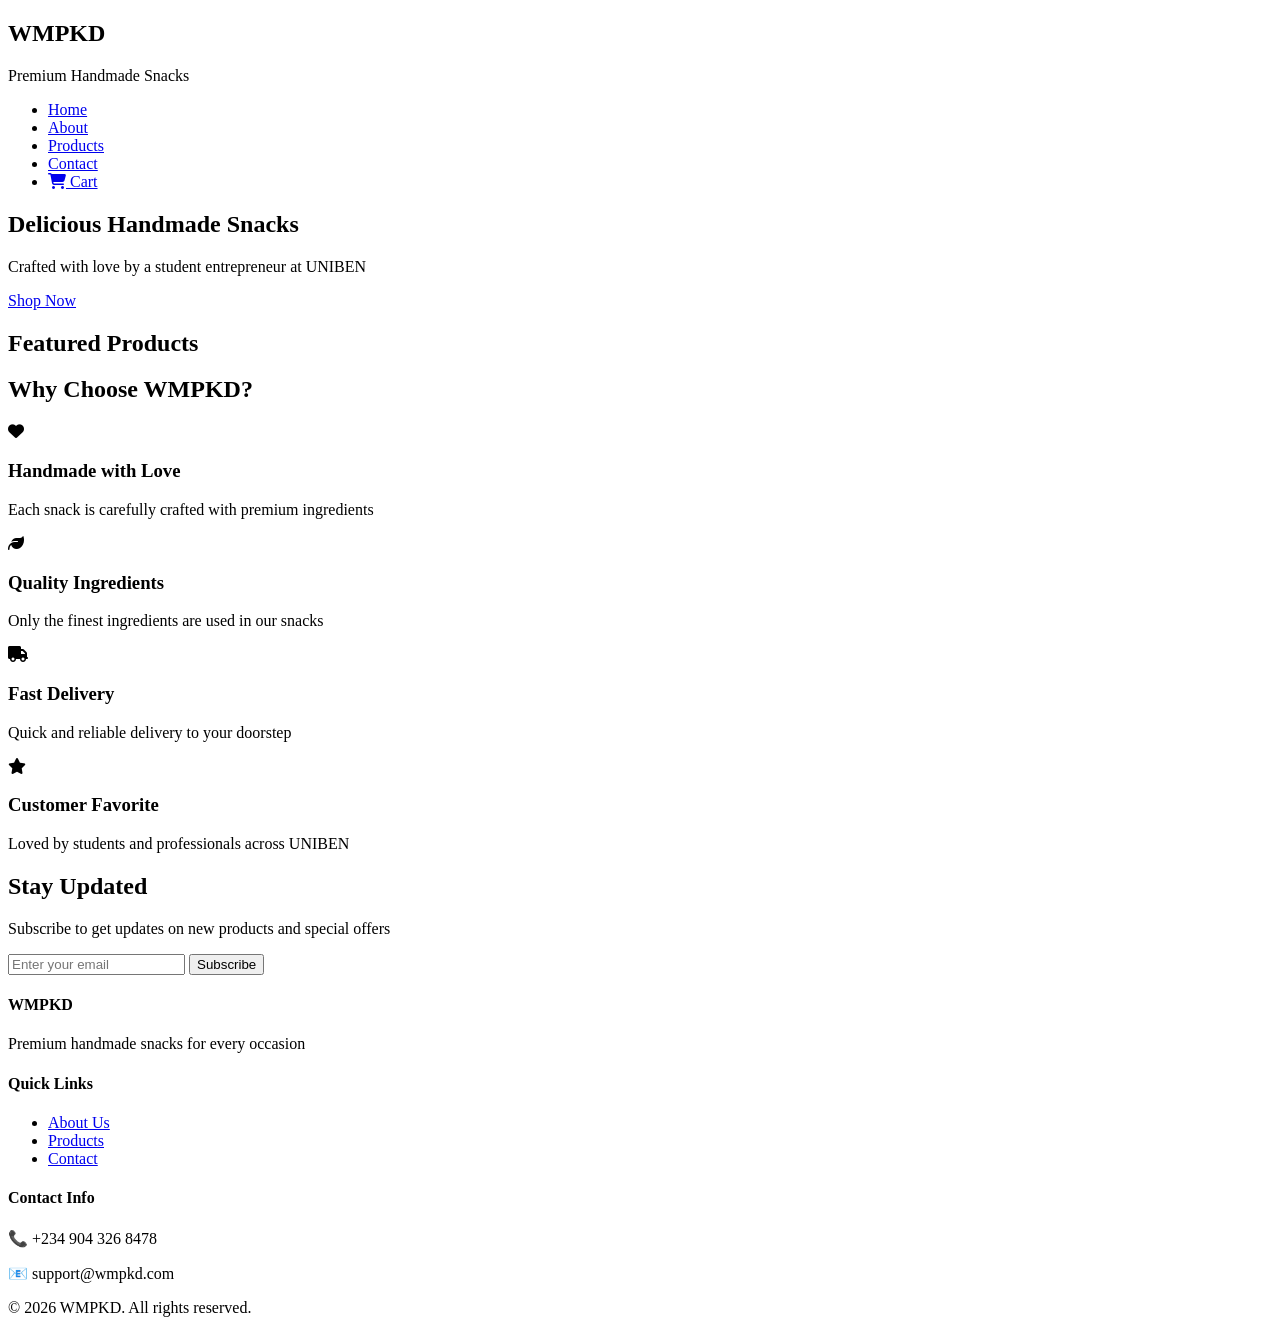
==== commit d7abbfa2: "Add home page" ====
--- a/index.html
+++ b/index.html
@@ -1,703 +1,121 @@
 <!DOCTYPE html>
 <html lang="en">
 <head>
-<meta charset="UTF-8"/>
-<meta name="viewport" content="width=device-width,initial-scale=1.0"/>
-<title>WMPKD — Handcrafted Chin Chin</title>
-<link rel="preconnect" href="https://fonts.googleapis.com">
-<link href="https://fonts.googleapis.com/css2?family=Playfair+Display:ital,wght@0,400;0,700;0,900;1,400;1,700&family=Jost:wght@300;400;500;600&display=swap" rel="stylesheet">
-<script src="https://www.gstatic.com/firebasejs/10.12.0/firebase-app-compat.js"></script>
-<script src="https://www.gstatic.com/firebasejs/10.12.0/firebase-firestore-compat.js"></script>
-<script src="https://www.gstatic.com/firebasejs/10.12.0/firebase-auth-compat.js"></script>
-<style>
-*,*::before,*::after{box-sizing:border-box;margin:0;padding:0}
-:root{
-  --ink:#120700;--ink2:#1e0d00;--paper:#F5EDD8;--paper2:#EDE0C4;
-  --gold:#C8922A;--gold2:#E8B96A;--gold3:#a06e18;
-  --cream:#FDF6E3;--text:#2a1200;--text2:#6b4020;
-  --font-d:'Playfair Display',Georgia,serif;
-  --font-b:'Jost',sans-serif;
-  --r:3px;--rl:10px;
-  --sh:0 4px 30px rgba(18,7,0,.12);--shl:0 12px 60px rgba(18,7,0,.22);
-}
-html{scroll-behavior:smooth}
-body{background:var(--ink);color:var(--paper);font-family:var(--font-b);font-size:15px;line-height:1.7;-webkit-font-smoothing:antialiased;overflow-x:hidden}
-img{max-width:100%;display:block}a{text-decoration:none;color:inherit}button{cursor:pointer;font-family:var(--font-b)}
-
-/* PAGE SYSTEM */
-.page{display:none}.page.active{display:block}
-
-/* GRAIN OVERLAY */
-body::before{content:'';position:fixed;inset:0;background-image:url("data:image/svg+xml,%3Csvg viewBox='0 0 256 256' xmlns='http://www.w3.org/2000/svg'%3E%3Cfilter id='n'%3E%3CfeTurbulence type='fractalNoise' baseFrequency='0.9' numOctaves='4' stitchTiles='stitch'/%3E%3C/filter%3E%3Crect width='100%25' height='100%25' filter='url(%23n)' opacity='0.04'/%3E%3C/svg%3E");pointer-events:none;z-index:9999;opacity:.4}
-
-/* ANNOUNCE BAR */
-.abar{background:var(--gold);color:var(--ink);text-align:center;padding:.55rem 3rem;font-size:12px;font-weight:600;letter-spacing:.12em;text-transform:uppercase;position:relative;display:none}
-.abar.show{display:block}
-.abar__close{position:absolute;right:1rem;top:50%;transform:translateY(-50%);background:none;border:none;color:var(--ink);font-size:16px;cursor:pointer;opacity:.6;line-height:1}
-.abar__close:hover{opacity:1}
-
-/* NAV */
-.nav{position:sticky;top:0;z-index:200;background:rgba(18,7,0,.92);backdrop-filter:blur(12px);border-bottom:1px solid rgba(200,146,42,.15);display:flex;align-items:center;justify-content:space-between;padding:1.1rem 5vw}
-.nav__logo{font-family:var(--font-d);font-size:1.5rem;font-weight:900;letter-spacing:.06em;color:var(--gold);cursor:pointer;display:flex;align-items:center;gap:.6rem;text-transform:uppercase}
-.nav__logo img{height:38px;width:auto;object-fit:contain}
-.nav__links{display:flex;align-items:center;gap:2.5rem}
-.nav__links a{font-size:11px;font-weight:500;letter-spacing:.18em;text-transform:uppercase;color:rgba(245,237,216,.6);transition:color .2s;cursor:pointer}
-.nav__links a:hover,.nav__links a.active{color:var(--gold)}
-.nav__right{display:flex;align-items:center;gap:1.2rem}
-.nav__cart{position:relative;display:flex;align-items:center;cursor:pointer;color:rgba(245,237,216,.7);transition:color .2s}
-.nav__cart:hover{color:var(--gold)}
-.cart-count{position:absolute;top:-7px;right:-9px;background:var(--gold);color:var(--ink);font-size:9px;font-weight:700;width:16px;height:16px;border-radius:50%;display:flex;align-items:center;justify-content:center}
-.nav__btn{background:transparent;color:var(--gold);border:1px solid rgba(200,146,42,.5);padding:.5rem 1.2rem;border-radius:var(--r);font-size:11px;font-weight:500;letter-spacing:.12em;text-transform:uppercase;transition:all .2s}
-.nav__btn:hover,.nav__btn.filled{background:var(--gold);color:var(--ink);border-color:var(--gold)}
-.nav__user-menu{position:relative}
-.nav__user-drop{position:absolute;right:0;top:calc(100% + .7rem);background:var(--ink2);border:1px solid rgba(200,146,42,.2);border-radius:var(--rl);min-width:170px;overflow:hidden;display:none;z-index:300;box-shadow:var(--shl)}
-.nav__user-drop.open{display:block}
-.nav__user-drop a{display:block;padding:.8rem 1.2rem;font-size:12px;font-weight:500;letter-spacing:.08em;color:var(--paper);transition:background .2s;cursor:pointer;text-transform:uppercase}
-.nav__user-drop a:hover{background:rgba(200,146,42,.1);color:var(--gold)}
-.nav__user-drop .sep{height:1px;background:rgba(200,146,42,.15)}
-
-/* BUTTONS */
-.btn{display:inline-flex;align-items:center;gap:.5rem;font-family:var(--font-b);font-size:11px;font-weight:600;letter-spacing:.15em;text-transform:uppercase;padding:.9rem 2.2rem;border-radius:var(--r);cursor:pointer;transition:all .3s ease;border:none}
-.btn--gold{background:var(--gold);color:var(--ink)}
-.btn--gold:hover{background:var(--gold2);transform:translateY(-2px);box-shadow:0 8px 30px rgba(200,146,42,.35)}
-.btn--outline{background:transparent;color:var(--gold);border:1px solid rgba(200,146,42,.5)}
-.btn--outline:hover{background:rgba(200,146,42,.08);border-color:var(--gold)}
-.btn--full{width:100%;justify-content:center}
-.btn--sm{padding:.55rem 1.2rem;font-size:10px}
-
-/* MODAL */
-.modal-bg{position:fixed;inset:0;background:rgba(10,4,0,.75);z-index:400;display:none;align-items:center;justify-content:center;backdrop-filter:blur(4px)}
-.modal-bg.open{display:flex}
-.modal{background:var(--ink2);border:1px solid rgba(200,146,42,.2);border-radius:var(--rl);padding:2.5rem;width:90%;max-width:420px;position:relative;animation:fadeUp .3s ease}
-.modal__close{position:absolute;top:1rem;right:1.2rem;background:none;border:none;font-size:18px;color:rgba(245,237,216,.4);cursor:pointer;transition:color .2s}
-.modal__close:hover{color:var(--gold)}
-.modal h2{font-family:var(--font-d);font-size:1.9rem;font-weight:700;color:var(--gold);margin-bottom:.2rem}
-.modal p.sub{font-size:12px;color:rgba(245,237,216,.5);margin-bottom:1.8rem;letter-spacing:.06em}
-.tabs-row{display:flex;border-bottom:1px solid rgba(200,146,42,.2);margin-bottom:1.6rem}
-.tab-btn{flex:1;text-align:center;padding:.7rem;font-size:11px;font-weight:600;letter-spacing:.14em;text-transform:uppercase;color:rgba(245,237,216,.4);cursor:pointer;border-bottom:2px solid transparent;margin-bottom:-1px;transition:all .2s}
-.tab-btn.active{color:var(--gold);border-bottom-color:var(--gold)}
-.tab-pane{display:none}.tab-pane.active{display:block}
-.form-group{margin-bottom:1rem}
-.form-group label{display:block;font-size:10px;font-weight:600;letter-spacing:.14em;text-transform:uppercase;color:rgba(245,237,216,.5);margin-bottom:.4rem}
-.form-group input,.form-group textarea,.form-group select{width:100%;padding:.8rem 1rem;border:1px solid rgba(200,146,42,.25);border-radius:var(--r);background:rgba(255,255,255,.04);color:var(--paper);font-family:var(--font-b);font-size:14px;outline:none;transition:border-color .2s;resize:none}
-.form-group input::placeholder{color:rgba(245,237,216,.3)}
-.form-group input:focus,.form-group textarea:focus{border-color:var(--gold);background:rgba(200,146,42,.05)}
-.auth-err{font-size:11px;color:#e07070;margin:.4rem 0;min-height:1em;letter-spacing:.04em}
-
-/* HERO */
-.hero{min-height:95vh;display:grid;grid-template-columns:1fr 1fr;align-items:center;gap:5rem;padding:6rem 5vw;position:relative;overflow:hidden}
-.hero::before{content:'';position:absolute;inset:0;background:radial-gradient(ellipse 80% 80% at 60% 50%,rgba(200,146,42,.07) 0%,transparent 70%)}
-.hero__eyebrow{font-size:10px;font-weight:600;letter-spacing:.28em;text-transform:uppercase;color:var(--gold);margin-bottom:1.2rem;display:flex;align-items:center;gap:.8rem}
-.hero__eyebrow::before{content:'';width:32px;height:1px;background:var(--gold)}
-.hero__title{font-family:var(--font-d);font-size:clamp(3.2rem,6.5vw,6rem);font-weight:900;line-height:1.0;color:var(--paper);margin-bottom:1.6rem;letter-spacing:-.01em}
-.hero__title em{font-style:italic;color:var(--gold);display:block}
-.hero__sub{color:rgba(245,237,216,.55);font-size:15px;line-height:1.8;margin-bottom:2.8rem;max-width:400px;font-weight:300}
-.hero__btns{display:flex;gap:1rem;flex-wrap:wrap}
-.hero__visual{position:relative;display:flex;justify-content:center;align-items:center}
-.hero__frame{position:relative;width:440px;height:500px}
-.hero__img-main{width:100%;height:100%;object-fit:cover;border-radius:2px 120px 2px 120px;box-shadow:var(--shl)}
-.hero__frame-deco{position:absolute;inset:-16px;border:1px solid rgba(200,146,42,.25);border-radius:4px 130px 4px 130px;pointer-events:none}
-.hero__frame-badge{position:absolute;bottom:-20px;left:-20px;background:var(--gold);color:var(--ink);width:100px;height:100px;border-radius:50%;display:flex;flex-direction:column;align-items:center;justify-content:center;font-family:var(--font-d);font-size:.75rem;font-weight:700;line-height:1.2;text-align:center;box-shadow:var(--sh);text-transform:uppercase;letter-spacing:.04em}
-
-/* MARQUEE */
-.marquee-wrap{border-top:1px solid rgba(200,146,42,.15);border-bottom:1px solid rgba(200,146,42,.15);overflow:hidden;padding:.9rem 0;background:rgba(200,146,42,.04)}
-.marquee-track{display:flex;gap:0;animation:marquee 20s linear infinite;width:max-content}
-.marquee-track span{font-size:11px;font-weight:600;letter-spacing:.22em;text-transform:uppercase;color:rgba(245,237,216,.35);padding:0 2.5rem}
-.marquee-track span.sep{color:var(--gold);padding:0}
-@keyframes marquee{0%{transform:translateX(0)}100%{transform:translateX(-50%)}}
-
-/* SECTION */
-.sec-eyebrow{font-size:10px;font-weight:600;letter-spacing:.28em;text-transform:uppercase;color:var(--gold);margin-bottom:.8rem;display:flex;align-items:center;gap:.8rem}
-.sec-eyebrow::before{content:'';width:24px;height:1px;background:var(--gold)}
-.sec-title{font-family:var(--font-d);font-size:clamp(2rem,4vw,3rem);font-weight:800;line-height:1.1;color:var(--paper)}
-.sec-title em{font-style:italic;color:var(--gold)}
-
-/* PILLARS */
-.pillars{display:grid;grid-template-columns:repeat(3,1fr);border-top:1px solid rgba(200,146,42,.12);border-bottom:1px solid rgba(200,146,42,.12);margin:0 5vw}
-.pillar{padding:3rem 2.5rem;border-right:1px solid rgba(200,146,42,.12)}
-.pillar:last-child{border-right:none}
-.pillar__icon{font-size:1.4rem;margin-bottom:1rem}
-.pillar h3{font-family:var(--font-d);font-size:1.15rem;font-weight:700;color:var(--gold);margin-bottom:.5rem}
-.pillar p{color:rgba(245,237,216,.5);font-size:13px;font-weight:300}
-
-/* PRODUCTS */
-.featured{padding:6rem 5vw}
-.sec-head{margin-bottom:3rem;display:flex;align-items:flex-end;justify-content:space-between;flex-wrap:wrap;gap:1rem}
-.products-grid{display:grid;grid-template-columns:repeat(auto-fill,minmax(290px,1fr));gap:1.5rem}
-.product-card{background:var(--ink2);border:1px solid rgba(200,146,42,.12);border-radius:var(--rl);overflow:hidden;transition:transform .3s ease,border-color .3s ease,box-shadow .3s ease;animation:fadeUp .5s ease both}
-.product-card:hover{transform:translateY(-8px);border-color:rgba(200,146,42,.35);box-shadow:0 20px 60px rgba(200,146,42,.12)}
-.product-card__img{width:100%;height:220px;object-fit:cover;background:rgba(255,255,255,.03)}
-.product-card__body{padding:1.5rem}
-.product-card__new{display:inline-block;background:var(--gold);color:var(--ink);font-size:9px;font-weight:700;letter-spacing:.14em;text-transform:uppercase;padding:.2rem .7rem;border-radius:100px;margin-bottom:.7rem}
-.product-card__name{font-family:var(--font-d);font-size:1.2rem;font-weight:700;color:var(--paper);margin-bottom:.4rem}
-.product-card__desc{font-size:12px;color:rgba(245,237,216,.45);margin-bottom:1.3rem;line-height:1.6;font-weight:300}
-.product-card__footer{display:flex;align-items:center;justify-content:space-between}
-.product-card__price{font-family:var(--font-d);font-size:1.35rem;font-weight:700;color:var(--gold)}
-.product-card__btn{background:transparent;color:var(--gold);border:1px solid rgba(200,146,42,.4);border-radius:var(--r);padding:.55rem 1.2rem;font-size:10px;font-weight:600;letter-spacing:.12em;text-transform:uppercase;transition:all .2s}
-.product-card__btn:hover{background:var(--gold);color:var(--ink)}
-.product-card__btn.added{background:rgba(45,106,79,.3);color:#7ec8a0;border-color:rgba(45,106,79,.4)}
-.product-skeleton{background:var(--ink2);border:1px solid rgba(200,146,42,.08);border-radius:var(--rl);height:360px;position:relative;overflow:hidden}
-.product-skeleton::after{content:'';position:absolute;inset:0;background:linear-gradient(90deg,transparent,rgba(200,146,42,.06),transparent);animation:shimmer 1.5s infinite}
-@keyframes shimmer{0%{transform:translateX(-100%)}100%{transform:translateX(100%)}}
-
-/* ABOUT */
-.about{display:grid;grid-template-columns:1fr 1fr;gap:6rem;align-items:center;padding:7rem 5vw;background:var(--ink2);border-top:1px solid rgba(200,146,42,.1);border-bottom:1px solid rgba(200,146,42,.1)}
-.about__img-wrap{position:relative}
-.about__img-wrap img{width:100%;height:520px;object-fit:cover;border-radius:120px 2px 120px 2px}
-.about__img-deco{position:absolute;inset:-14px;border:1px solid rgba(200,146,42,.2);border-radius:130px 4px 130px 4px;pointer-events:none}
-.about__text .sec-title{color:var(--paper);margin-bottom:1.5rem}
-.about__text p{color:rgba(245,237,216,.55);font-size:15px;line-height:1.85;font-weight:300;margin-bottom:1rem}
-
-/* MENU SHOWCASE */
-.menu-section{padding:7rem 5vw}
-.menu-grid{display:grid;grid-template-columns:repeat(auto-fill,minmax(240px,1fr));gap:1px;background:rgba(200,146,42,.1);border:1px solid rgba(200,146,42,.1)}
-.menu-item{background:var(--ink);padding:2.5rem 2rem;transition:background .3s}
-.menu-item:hover{background:var(--ink2)}
-.menu-item__num{font-size:10px;font-weight:600;letter-spacing:.2em;color:rgba(200,146,42,.4);margin-bottom:.8rem}
-.menu-item__name{font-family:var(--font-d);font-size:1.3rem;font-weight:700;color:var(--paper);margin-bottom:.4rem}
-.menu-item__love{font-size:11px;color:rgba(245,237,216,.35);font-weight:300}
-.menu-item__love strong{color:var(--gold)}
-
-/* TEAM */
-.team{padding:7rem 5vw;text-align:center}
-.team-grid{display:grid;grid-template-columns:repeat(3,1fr);gap:2rem;margin-top:3.5rem;max-width:700px;margin-left:auto;margin-right:auto}
-.team-card{text-align:center}
-.team-card__img{width:140px;height:140px;border-radius:50%;object-fit:cover;margin:0 auto 1.2rem;border:2px solid rgba(200,146,42,.3);background:var(--ink2)}
-.team-card__name{font-family:var(--font-d);font-size:1.1rem;font-weight:700;color:var(--gold);letter-spacing:.08em;text-transform:uppercase}
-.team-card__role{font-size:11px;color:rgba(245,237,216,.4);font-weight:300;letter-spacing:.1em;margin-top:.2rem}
-
-/* VISION MISSION */
-.vm{padding:7rem 5vw;background:var(--ink2);border-top:1px solid rgba(200,146,42,.1)}
-.vm-grid{display:grid;grid-template-columns:1fr 1fr;gap:3rem;margin-top:3rem}
-.vm-card{border:1px solid rgba(200,146,42,.18);padding:2.5rem;border-radius:var(--rl)}
-.vm-card__label{font-size:10px;font-weight:700;letter-spacing:.25em;text-transform:uppercase;color:var(--gold);margin-bottom:1rem}
-.vm-card__text{color:rgba(245,237,216,.6);font-size:15px;line-height:1.8;font-weight:300}
-
-/* CONTACT */
-.contact{padding:7rem 5vw}
-.contact-grid{display:grid;grid-template-columns:1fr 1fr;gap:5rem;align-items:center}
-.contact__img{width:100%;height:400px;object-fit:cover;border-radius:2px}
-.contact__info{display:flex;flex-direction:column;gap:1.5rem}
-.contact__item{display:flex;align-items:flex-start;gap:1rem;padding:1.5rem;border:1px solid rgba(200,146,42,.15);border-radius:var(--r)}
-.contact__item-icon{font-size:1.2rem;flex-shrink:0;margin-top:.1rem}
-.contact__item h4{font-family:var(--font-d);font-size:1rem;font-weight:700;color:var(--gold);margin-bottom:.3rem}
-.contact__item p{font-size:13px;color:rgba(245,237,216,.5);font-weight:300}
-
-/* PAGE HEADER */
-.page-header{padding:5rem 5vw 2.5rem;border-bottom:1px solid rgba(200,146,42,.12)}
-.page-header .sec-eyebrow{margin-bottom:.8rem}
-.page-header .sec-title{font-size:clamp(2rem,4vw,2.8rem)}
-
-/* SHOP */
-.shop-section{padding:3rem 5vw 7rem}
-.empty-state{text-align:center;padding:6rem;color:rgba(245,237,216,.4)}
-
-/* CART */
-.cart-section{padding:3rem 5vw 7rem;min-height:50vh}
-.cart-empty{text-align:center;padding:6rem}
-.cart-empty p{color:rgba(245,237,216,.4);margin-bottom:2rem;font-size:16px}
-.cart-layout{display:grid;grid-template-columns:1fr 400px;gap:3rem;align-items:start}
-.cart-items{display:flex;flex-direction:column;gap:1rem}
-.cart-item{display:grid;grid-template-columns:80px 1fr auto;gap:1.2rem;align-items:center;background:var(--ink2);border:1px solid rgba(200,146,42,.12);border-radius:var(--rl);padding:1rem}
-.cart-item__img{width:80px;height:80px;border-radius:var(--r);object-fit:cover;background:rgba(255,255,255,.04)}
-.cart-item__name{font-family:var(--font-d);font-size:1.05rem;font-weight:700;color:var(--paper);margin-bottom:.2rem}
-.cart-item__price{font-size:12px;color:var(--gold);font-weight:500}
-.cart-item__qty{display:flex;align-items:center;gap:.5rem;margin-top:.5rem}
-.cart-item__qty button{width:26px;height:26px;border:1px solid rgba(200,146,42,.25);background:rgba(200,146,42,.06);border-radius:3px;font-size:14px;color:var(--gold);display:flex;align-items:center;justify-content:center;transition:background .2s}
-.cart-item__qty button:hover{background:rgba(200,146,42,.18)}
-.cart-item__qty span{font-weight:600;min-width:20px;text-align:center;color:var(--paper)}
-.cart-item__remove{background:none;border:none;color:rgba(245,237,216,.3);font-size:16px;padding:4px;transition:color .2s}
-.cart-item__remove:hover{color:#e07070}
-.cart-summary{background:var(--ink2);border:1px solid rgba(200,146,42,.18);border-radius:var(--rl);padding:2rem;position:sticky;top:90px}
-.sum-title{font-family:var(--font-d);font-size:1.2rem;font-weight:700;color:var(--gold);margin-bottom:1.5rem;padding-bottom:1rem;border-bottom:1px solid rgba(200,146,42,.15)}
-.sum-row{display:flex;justify-content:space-between;align-items:center;margin-bottom:.8rem;font-size:13px;color:rgba(245,237,216,.5)}
-.sum-row--total{font-family:var(--font-d);font-size:1.15rem;font-weight:700;color:var(--paper);border-top:1px solid rgba(200,146,42,.15);padding-top:1rem;margin-top:.5rem}
-.checkout-form{margin-top:1.8rem;padding-top:1.5rem;border-top:1px solid rgba(200,146,42,.12)}
-
-/* PROFILE */
-.profile-section{padding:3rem 5vw 7rem;min-height:60vh}
-.profile-grid{display:grid;grid-template-columns:260px 1fr;gap:2rem;align-items:start}
-.profile-card{background:var(--ink2);border:1px solid rgba(200,146,42,.15);border-radius:var(--rl);overflow:hidden}
-.profile-card__head{background:linear-gradient(135deg,var(--gold3),var(--gold));padding:2rem;text-align:center}
-.profile-avatar{width:72px;height:72px;border-radius:50%;background:rgba(18,7,0,.4);display:flex;align-items:center;justify-content:center;font-family:var(--font-d);font-size:1.8rem;font-weight:900;color:var(--ink);margin:0 auto 1rem;border:2px solid rgba(18,7,0,.2)}
-.profile-name{font-family:var(--font-d);font-size:1.1rem;font-weight:700;color:var(--ink)}
-.profile-email{font-size:11px;color:rgba(18,7,0,.55);margin-top:.2rem;font-weight:500}
-.profile-card__links{padding:.8rem 0}
-.profile-card__links a{display:flex;align-items:center;gap:.8rem;padding:.75rem 1.5rem;font-size:11px;font-weight:600;letter-spacing:.1em;text-transform:uppercase;color:rgba(245,237,216,.5);cursor:pointer;transition:all .2s}
-.profile-card__links a:hover,.profile-card__links a.active{background:rgba(200,146,42,.08);color:var(--gold)}
-.orders-list{display:flex;flex-direction:column;gap:1.2rem}
-.order-card{background:var(--ink2);border:1px solid rgba(200,146,42,.12);border-radius:var(--rl);overflow:hidden}
-.order-card__head{display:flex;align-items:center;justify-content:space-between;padding:1.2rem 1.5rem;border-bottom:1px solid rgba(200,146,42,.1)}
-.order-card__id{font-size:11px;font-weight:700;letter-spacing:.14em;text-transform:uppercase;color:rgba(245,237,216,.4)}
-.order-card__date{font-size:11px;color:rgba(245,237,216,.35)}
-.order-card__body{padding:1.2rem 1.5rem}
-.order-card__items{font-size:13px;color:rgba(245,237,216,.5);margin-bottom:.8rem;font-weight:300}
-.order-card__footer{display:flex;align-items:center;justify-content:space-between}
-.order-card__total{font-family:var(--font-d);font-size:1.15rem;font-weight:700;color:var(--gold)}
-.badge{display:inline-flex;align-items:center;padding:.22rem .75rem;border-radius:100px;font-size:10px;font-weight:700;letter-spacing:.08em;text-transform:uppercase}
-.badge--pending{background:rgba(254,243,199,.1);color:#fbbf24;border:1px solid rgba(251,191,36,.2)}
-.badge--confirmed{background:rgba(209,250,229,.08);color:#34d399;border:1px solid rgba(52,211,153,.2)}
-.badge--delivered{background:rgba(219,234,254,.08);color:#60a5fa;border:1px solid rgba(96,165,250,.2)}
-.badge--cancelled{background:rgba(254,226,226,.08);color:#f87171;border:1px solid rgba(248,113,113,.2)}
-.no-orders{text-align:center;padding:4rem 2rem;color:rgba(245,237,216,.35)}
-
-/* FOOTER */
-.footer{background:rgba(10,4,0,.98);border-top:1px solid rgba(200,146,42,.15);padding:4rem 5vw 2rem}
-.footer-grid{display:grid;grid-template-columns:1.5fr 1fr 1fr 1fr;gap:3rem;margin-bottom:3rem}
-.footer-brand__logo{font-family:var(--font-d);font-size:1.6rem;font-weight:900;color:var(--gold);letter-spacing:.06em;text-transform:uppercase;margin-bottom:.6rem}
-.footer-brand__logo img{height:36px;object-fit:contain;margin-bottom:.4rem}
-.footer-brand p{font-size:12px;color:rgba(245,237,216,.35);font-weight:300;line-height:1.7}
-.footer-col h4{font-size:10px;font-weight:700;letter-spacing:.22em;text-transform:uppercase;color:var(--gold);margin-bottom:1.2rem}
-.footer-col a{display:block;font-size:12px;color:rgba(245,237,216,.4);margin-bottom:.6rem;cursor:pointer;transition:color .2s;font-weight:300}
-.footer-col a:hover{color:var(--gold)}
-.footer-bottom{border-top:1px solid rgba(200,146,42,.1);padding-top:1.5rem;display:flex;align-items:center;justify-content:space-between}
-.footer-bottom p{font-size:11px;color:rgba(245,237,216,.25);font-weight:300}
-
-/* TOAST */
-.toast{position:fixed;bottom:2rem;left:50%;transform:translateX(-50%) translateY(80px);background:var(--gold);color:var(--ink);padding:.8rem 2rem;border-radius:100px;font-size:12px;font-weight:700;letter-spacing:.08em;text-transform:uppercase;box-shadow:var(--shl);transition:transform .3s ease;z-index:999;pointer-events:none;white-space:nowrap}
-.toast.show{transform:translateX(-50%) translateY(0)}
-
-@keyframes fadeUp{from{opacity:0;transform:translateY(24px)}to{opacity:1;transform:translateY(0)}}
-
-/* RESPONSIVE */
-@media(max-width:960px){
-  .hero{grid-template-columns:1fr;min-height:unset;text-align:center;gap:3rem}
-  .hero__sub{margin:0 auto 2.8rem}
-  .hero__btns{justify-content:center}
-  .hero__visual{order:-1}
-  .hero__frame{width:300px;height:340px}
-  .pillars{grid-template-columns:1fr}
-  .pillar{border-right:none;border-bottom:1px solid rgba(200,146,42,.12)}
-  .pillar:last-child{border-bottom:none}
-  .about{grid-template-columns:1fr;gap:3rem}
-  .about__img-wrap img{height:300px}
-  .menu-grid{grid-template-columns:1fr 1fr}
-  .team-grid{grid-template-columns:1fr 1fr 1fr}
-  .vm-grid{grid-template-columns:1fr}
-  .contact-grid{grid-template-columns:1fr}
-  .cart-layout{grid-template-columns:1fr}
-  .cart-summary{position:static}
-  .footer-grid{grid-template-columns:1fr 1fr}
-  .profile-grid{grid-template-columns:1fr}
-}
-@media(max-width:600px){
-  .nav__links{display:none}
-  .products-grid{grid-template-columns:1fr}
-  .team-grid{grid-template-columns:1fr}
-  .footer-grid{grid-template-columns:1fr}
-  .cart-item{grid-template-columns:70px 1fr auto}
-}
-</style>
+    <meta charset="UTF-8">
+    <meta name="viewport" content="width=device-width, initial-scale=1.0">
+    <title>WMPKD - Premium Handmade Snacks</title>
+    <link rel="stylesheet" href="styles.css">
+    <link rel="stylesheet" href="https://cdnjs.cloudflare.com/ajax/libs/font-awesome/6.4.0/css/all.min.css">
 </head>
 <body>
+    <!-- Navigation -->
+    <nav class="navbar">
+        <div class="container">
+            <div class="nav-content">
+                <div class="logo">
+                    <h1>WMPKD</h1>
+                    <p class="tagline">Premium Handmade Snacks</p>
+                </div>
+                <ul class="nav-links">
+                    <li><a href="index.html" class="active">Home</a></li>
+                    <li><a href="about.html">About</a></li>
+                    <li><a href="products.html">Products</a></li>
+                    <li><a href="contact.html">Contact</a></li>
+                    <li><a href="checkout.html" class="btn-cart"><i class="fas fa-shopping-cart"></i> Cart</a></li>
+                </ul>
+            </div>
+        </div>
+    </nav>
 
-<!-- ANNOUNCEMENT BAR -->
-<div class="abar" id="abar">
-  <span id="abarText">🎉 New arrival: Spicy Pepper Chin Chin — Limited stock!</span>
-  <button class="abar__close" onclick="this.parentElement.classList.remove('show')">✕</button>
-</div>
+    <!-- Hero Section -->
+    <section class="hero">
+        <div class="hero-content">
+            <h1>Delicious Handmade Snacks</h1>
+            <p>Crafted with love by a student entrepreneur at UNIBEN</p>
+            <a href="products.html" class="btn btn-primary">Shop Now</a>
+        </div>
+    </section>
 
-<!-- NAV -->
-<nav class="nav" id="mainNav">
-  <span class="nav__logo" id="navLogo" onclick="nav('home')">WMPKD</span>
-  <div class="nav__links">
-    <a onclick="nav('shop')" id="nlShop">Shop</a>
-    <a onclick="nav('home','#about')">About</a>
-    <a onclick="nav('home','#menu')">Menu</a>
-    <a onclick="nav('home','#contact')">Contact</a>
-  </div>
-  <div class="nav__right">
-    <span class="nav__cart" onclick="nav('cart')">
-      <svg width="20" height="20" viewBox="0 0 24 24" fill="none" stroke="currentColor" stroke-width="1.5"><path d="M6 2L3 6v14a2 2 0 002 2h14a2 2 0 002-2V6l-3-4z"/><line x1="3" y1="6" x2="21" y2="6"/><path d="M16 10a4 4 0 01-8 0"/></svg>
-      <span class="cart-count" id="cartBadge">0</span>
-    </span>
-    <div id="authBtns" style="display:flex;gap:.6rem">
-      <button class="nav__btn" onclick="openModal('login')">Login</button>
-      <button class="nav__btn filled" onclick="openModal('register')">Sign Up</button>
-    </div>
-    <div class="nav__user-menu" id="userMenu" style="display:none">
-      <button class="nav__btn" onclick="toggleDrop()" id="userBtn">👤 <span id="userFirst">You</span> ▾</button>
-      <div class="nav__user-drop" id="userDrop">
-        <a onclick="nav('profile');toggleDrop()">My Orders</a>
-        <div class="sep"></div>
-        <a onclick="doSignOut()">Sign Out</a>
-      </div>
-    </div>
-  </div>
-</nav>
+    <!-- Featured Products -->
+    <section class="featured-products">
+        <div class="container">
+            <h2>Featured Products</h2>
+            <div class="products-grid" id="featured-products">
+                <!-- Products loaded via JavaScript -->
+            </div>
+        </div>
+    </section>
 
-<!-- AUTH MODAL -->
-<div class="modal-bg" id="authModal">
-  <div class="modal">
-    <button class="modal__close" onclick="closeModal()">✕</button>
-    <h2>Welcome</h2>
-    <p class="sub">Your chin chin awaits.</p>
-    <div class="tabs-row">
-      <div class="tab-btn active" id="tb-login" onclick="switchTab('login')">Login</div>
-      <div class="tab-btn" id="tb-register" onclick="switchTab('register')">Register</div>
-    </div>
-    <div class="tab-pane active" id="tp-login">
-      <div class="form-group"><label>Email</label><input type="email" id="lEmail" placeholder="you@email.com"/></div>
-      <div class="form-group"><label>Password</label><input type="password" id="lPw" placeholder="••••••••" onkeydown="if(event.key==='Enter')doLogin()"/></div>
-      <div class="auth-err" id="lErr"></div>
-      <button class="btn btn--gold btn--full" style="margin-top:.4rem" onclick="doLogin()">Login</button>
-    </div>
-    <div class="tab-pane" id="tp-register">
-      <div class="form-group"><label>Full Name</label><input type="text" id="rName" placeholder="Your full name"/></div>
-      <div class="form-group"><label>Email</label><input type="email" id="rEmail" placeholder="you@email.com"/></div>
-      <div class="form-group"><label>Phone</label><input type="tel" id="rPhone" placeholder="08012345678"/></div>
-      <div class="form-group"><label>Password</label><input type="password" id="rPw" placeholder="Min 6 characters" onkeydown="if(event.key==='Enter')doRegister()"/></div>
-      <div class="auth-err" id="rErr"></div>
-      <button class="btn btn--gold btn--full" style="margin-top:.4rem" onclick="doRegister()">Create Account</button>
-    </div>
-  </div>
-</div>
+    <!-- Why Choose Us -->
+    <section class="why-us">
+        <div class="container">
+            <h2>Why Choose WMPKD?</h2>
+            <div class="features">
+                <div class="feature">
+                    <i class="fas fa-heart"></i>
+                    <h3>Handmade with Love</h3>
+                    <p>Each snack is carefully crafted with premium ingredients</p>
+                </div>
+                <div class="feature">
+                    <i class="fas fa-leaf"></i>
+                    <h3>Quality Ingredients</h3>
+                    <p>Only the finest ingredients are used in our snacks</p>
+                </div>
+                <div class="feature">
+                    <i class="fas fa-truck"></i>
+                    <h3>Fast Delivery</h3>
+                    <p>Quick and reliable delivery to your doorstep</p>
+                </div>
+                <div class="feature">
+                    <i class="fas fa-star"></i>
+                    <h3>Customer Favorite</h3>
+                    <p>Loved by students and professionals across UNIBEN</p>
+                </div>
+            </div>
+        </div>
+    </section>
 
-<!-- ═══ HOME ═══ -->
-<div class="page active" id="page-home">
-  <section class="hero">
-    <div class="hero__text">
-      <p class="hero__eyebrow">Handcrafted in Benin City</p>
-      <h1 class="hero__title">Chin Chin<em>worth savouring.</em></h1>
-      <p class="hero__sub">Small-batch, golden-fried, made with love. Fresh every week. Order yours today.</p>
-      <div class="hero__btns">
-        <button class="btn btn--gold" onclick="nav('shop')">Shop Now</button>
-        <button class="btn btn--outline" onclick="nav('home','#about')">Our Story</button>
-      </div>
-    </div>
-    <div class="hero__visual">
-      <div class="hero__frame">
-        <img id="heroImg" src="https://images.unsplash.com/photo-1558961363-fa8fdf82db35?w=700&q=80" alt="Chin Chin" class="hero__img-main"/>
-        <div class="hero__frame-deco"></div>
-        <div class="hero__frame-badge">Fresh<br/>Every<br/>Week</div>
-      </div>
-    </div>
-  </section>
+    <!-- Newsletter -->
+    <section class="newsletter">
+        <div class="container">
+            <h2>Stay Updated</h2>
+            <p>Subscribe to get updates on new products and special offers</p>
+            <form class="newsletter-form">
+                <input type="email" placeholder="Enter your email" required>
+                <button type="submit" class="btn btn-primary">Subscribe</button>
+            </form>
+        </div>
+    </section>
 
-  <div class="marquee-wrap">
-    <div class="marquee-track" id="marqueeTrack">
-      <span>Handcrafted</span><span class="sep">✦</span><span>Small Batch</span><span class="sep">✦</span><span>No Preservatives</span><span class="sep">✦</span><span>Campus Delivery</span><span class="sep">✦</span><span>Made Fresh</span><span class="sep">✦</span><span>Order via WhatsApp</span><span class="sep">✦</span>
-      <span>Handcrafted</span><span class="sep">✦</span><span>Small Batch</span><span class="sep">✦</span><span>No Preservatives</span><span class="sep">✦</span><span>Campus Delivery</span><span class="sep">✦</span><span>Made Fresh</span><span class="sep">✦</span><span>Order via WhatsApp</span><span class="sep">✦</span>
-    </div>
-  </div>
+    <!-- Footer -->
+    <footer class="footer">
+        <div class="container">
+            <div class="footer-content">
+                <div class="footer-section">
+                    <h4>WMPKD</h4>
+                    <p>Premium handmade snacks for every occasion</p>
+                </div>
+                <div class="footer-section">
+                    <h4>Quick Links</h4>
+                    <ul>
+                        <li><a href="about.html">About Us</a></li>
+                        <li><a href="products.html">Products</a></li>
+                        <li><a href="contact.html">Contact</a></li>
+                    </ul>
+                </div>
+                <div class="footer-section">
+                    <h4>Contact Info</h4>
+                    <p>📞 +234 904 326 8478</p>
+                    <p>📧 support@wmpkd.com</p>
+                </div>
+            </div>
+            <div class="footer-bottom">
+                <p>&copy; 2026 WMPKD. All rights reserved.</p>
+            </div>
+        </div>
+    </footer>
 
-  <section class="pillars">
-    <div class="pillar"><div class="pillar__icon">✦</div><h3>Small-Batch</h3><p>Made in limited quantities every week for maximum freshness and quality.</p></div>
-    <div class="pillar"><div class="pillar__icon">✦</div><h3>No Preservatives</h3><p>Just flour, butter, spice and care. Nothing artificial, ever.</p></div>
-    <div class="pillar"><div class="pillar__icon">✦</div><h3>Campus Delivery</h3><p>Delivering across Uniben campus and environs, fast and fresh.</p></div>
-  </section>
-
-  <section class="featured">
-    <div class="sec-head">
-      <div><p class="sec-eyebrow">Most Loved</p><h2 class="sec-title">Our <em>Bestsellers</em></h2></div>
-      <button class="btn btn--outline btn--sm" onclick="nav('shop')">View All</button>
-    </div>
-    <div class="products-grid" id="featuredGrid">
-      <div class="product-skeleton"></div><div class="product-skeleton"></div><div class="product-skeleton"></div>
-    </div>
-  </section>
-
-  <section class="about" id="about">
-    <div class="about__img-wrap">
-      <img id="aboutImg" src="https://images.unsplash.com/photo-1604503468506-a8da13d82791?w=700&q=80" alt="About WMPKD"/>
-      <div class="about__img-deco"></div>
-    </div>
-    <div class="about__text">
-      <p class="sec-eyebrow">The Story</p>
-      <h2 class="sec-title">Made by a student,<br/><em>for everyone.</em></h2>
-      <p>WMPKD was born out of a passion for great snacks and a desire to bring quality chin chin to every corner of Uniben. Every pack is fried fresh, seasoned perfectly, and sealed with pride.</p>
-      <p>Whether you want a light snack between lectures or a bulk order for an event — we've got you covered.</p>
-      <button class="btn btn--gold" onclick="nav('shop')" style="margin-top:1rem">Order Now</button>
-    </div>
-  </section>
-
-  <section class="menu-section" id="menu">
-    <div style="margin-bottom:3rem;text-align:center">
-      <p class="sec-eyebrow" style="justify-content:center">Flavours</p>
-      <h2 class="sec-title">Our Most <em>Popular</em></h2>
-    </div>
-    <div class="menu-grid" id="menuGrid">
-      <div class="menu-item"><div class="menu-item__num">01</div><div class="menu-item__name">Classic Chin Chin</div><div class="menu-item__love">Loading...</div></div>
-    </div>
-  </section>
-
-  <section class="vm">
-    <div style="text-align:center;margin-bottom:1rem">
-      <p class="sec-eyebrow" style="justify-content:center">Who We Are</p>
-      <h2 class="sec-title">Vision & <em>Mission</em></h2>
-    </div>
-    <div class="vm-grid">
-      <div class="vm-card"><div class="vm-card__label">Vision</div><div class="vm-card__text">To become the most beloved small-batch snack brand in Benin City — known for quality, freshness, and heart in every pack.</div></div>
-      <div class="vm-card"><div class="vm-card__label">Mission</div><div class="vm-card__text">Maintaining the quality of every ingredient, frying every batch with care, and delivering happiness to every customer, every single time.</div></div>
-    </div>
-  </section>
-
-  <section class="contact" id="contact">
-    <div class="contact-grid">
-      <img id="contactImg" src="https://images.unsplash.com/photo-1514190051997-0f6f39ca5cde?w=700&q=80" alt="Contact" class="contact__img"/>
-      <div>
-        <p class="sec-eyebrow">Reach Us</p>
-        <h2 class="sec-title" style="margin-bottom:2rem">Contact <em>Us</em></h2>
-        <div class="contact__info">
-          <div class="contact__item"><div class="contact__item-icon">📱</div><div><h4>WhatsApp</h4><p>+234 904 326 8478</p></div></div>
-          <div class="contact__item"><div class="contact__item-icon">📍</div><div><h4>Location</h4><p>Uniben Campus & Environs, Benin City</p></div></div>
-          <div class="contact__item"><div class="contact__item-icon">⏰</div><div><h4>Hours</h4><p>Mon–Sat: 8am – 8pm</p></div></div>
-        </div>
-      </div>
-    </div>
-  </section>
-
-  <footer class="footer">
-    <div class="footer-grid">
-      <div class="footer-brand">
-        <div class="footer-brand__logo" id="footerLogo">WMPKD</div>
-        <p>Handcrafted chin chin made with love in Benin City. Small-batch, no preservatives, fresh every week.</p>
-      </div>
-      <div class="footer-col"><h4>Navigate</h4><a onclick="nav('shop')">Shop</a><a onclick="nav('cart')">Cart</a><a onclick="nav('home','#about')">About</a><a onclick="nav('home','#menu')">Menu</a></div>
-      <div class="footer-col"><h4>Account</h4><a onclick="openModal('login')">Login</a><a onclick="openModal('register')">Register</a><a onclick="nav('profile')">My Orders</a></div>
-      <div class="footer-col"><h4>Contact</h4><a>+234 904 326 8478</a><a>Uniben Campus</a><a>Benin City, Nigeria</a></div>
-    </div>
-    <div class="footer-bottom"><p>© 2025 WMPKD. All rights reserved.</p><p>Made with love in Benin City</p></div>
-  </footer>
-</div>
-
-<!-- ═══ SHOP ═══ -->
-<div class="page" id="page-shop">
-  <div class="page-header"><p class="sec-eyebrow">Fresh & Golden</p><h1 class="sec-title">Our <em>Products</em></h1></div>
-  <section class="shop-section">
-    <div class="products-grid" id="shopGrid"><div class="product-skeleton"></div><div class="product-skeleton"></div><div class="product-skeleton"></div></div>
-    <div id="shopEmpty" class="empty-state" style="display:none"><p>No products yet — check back soon!</p></div>
-  </section>
-  <div class="toast" id="shopToast"></div>
-</div>
-
-<!-- ═══ CART ═══ -->
-<div class="page" id="page-cart">
-  <div class="page-header"><p class="sec-eyebrow">Your Selection</p><h1 class="sec-title">Your <em>Cart</em></h1></div>
-  <section class="cart-section">
-    <div class="cart-empty" id="cartEmpty"><p>Your cart is empty.</p><button class="btn btn--gold" onclick="nav('shop')">Browse Products</button></div>
-    <div class="cart-layout" id="cartLayout" style="display:none">
-      <div class="cart-items" id="cartItems"></div>
-      <div class="cart-summary">
-        <div class="sum-title">Order Summary</div>
-        <div class="sum-row"><span>Subtotal</span><span id="subTotal">₦0</span></div>
-        <div class="sum-row"><span>Delivery</span><span>Discussed via WhatsApp</span></div>
-        <div class="sum-row sum-row--total"><span>Total</span><span id="totalDisp">₦0</span></div>
-        <div class="checkout-form">
-          <div class="sum-title" style="margin-bottom:1.2rem">Your Details</div>
-          <div class="form-group"><label>Full Name</label><input type="text" id="cName" placeholder="Amaka Johnson"/></div>
-          <div class="form-group"><label>Phone</label><input type="tel" id="cPhone" placeholder="08012345678"/></div>
-          <div class="form-group"><label>Delivery Address</label><input type="text" id="cAddr" placeholder="UNIBEN Hostel Block C"/></div>
-          <div class="form-group"><label>Note (optional)</label><textarea id="cNote" rows="3" placeholder="Special instructions..."></textarea></div>
-          <button class="btn btn--gold btn--full" id="checkoutBtn" onclick="submitOrder()">
-            Send Order via WhatsApp
-            <svg width="18" height="18" viewBox="0 0 24 24" fill="currentColor"><path d="M17.472 14.382c-.297-.149-1.758-.867-2.03-.967-.273-.099-.471-.148-.67.15-.197.297-.767.966-.94 1.164-.173.199-.347.223-.644.075-.297-.15-1.255-.463-2.39-1.475-.883-.788-1.48-1.761-1.653-2.059-.173-.297-.018-.458.13-.606.134-.133.298-.347.446-.52.149-.174.198-.298.298-.497.099-.198.05-.371-.025-.52-.075-.149-.669-1.612-.916-2.207-.242-.579-.487-.5-.669-.51-.173-.008-.371-.01-.57-.01-.198 0-.52.074-.792.372-.272.297-1.04 1.016-1.04 2.479 0 1.462 1.065 2.875 1.213 3.074.149.198 2.096 3.2 5.077 4.487.709.306 1.262.489 1.694.625.712.227 1.36.195 1.871.118.571-.085 1.758-.719 2.006-1.413.248-.694.248-1.289.173-1.413-.074-.124-.272-.198-.57-.347z"/><path d="M11.998 0C5.374 0 0 5.373 0 12c0 2.116.554 4.103 1.523 5.824L.057 23.007a1 1 0 001.229 1.228l5.241-1.455A11.945 11.945 0 0012 24c6.626 0 12-5.373 12-12S18.624 0 11.998 0zm0 22c-1.895 0-3.67-.5-5.21-1.378l-.371-.213-3.107.863.88-3.03-.233-.383A9.947 9.947 0 012 12C2 6.477 6.477 2 12 2s10 4.477 10 10-4.477 10-10 10z"/></svg>
-          </button>
-        </div>
-      </div>
-    </div>
-  </section>
-  <div class="toast" id="cartToast"></div>
-</div>
-
-<!-- ═══ PROFILE ═══ -->
-<div class="page" id="page-profile">
-  <div class="page-header"><p class="sec-eyebrow">My Account</p><h1 class="sec-title">Your <em>Orders</em></h1></div>
-  <section class="profile-section">
-    <div class="profile-grid">
-      <div>
-        <div class="profile-card">
-          <div class="profile-card__head">
-            <div class="profile-avatar" id="pAvatar">?</div>
-            <div class="profile-name" id="pName">—</div>
-            <div class="profile-email" id="pEmail">—</div>
-          </div>
-          <div class="profile-card__links">
-            <a class="active">📦 My Orders</a>
-            <a onclick="doSignOut();nav('home')">🚪 Sign Out</a>
-          </div>
-        </div>
-      </div>
-      <div>
-        <div id="ordersLoading" style="text-align:center;padding:3rem;color:rgba(245,237,216,.4)">Loading your orders...</div>
-        <div class="orders-list" id="ordersList" style="display:none"></div>
-        <div class="no-orders" id="noOrders" style="display:none"><p style="margin-bottom:1.5rem">No orders yet.</p><button class="btn btn--gold" onclick="nav('shop')">Shop Now</button></div>
-      </div>
-    </div>
-  </section>
-</div>
-
-<div class="toast" id="globalToast"></div>
-
-<script>
-firebase.initializeApp({
-  apiKey:"AIzaSyDStRWH7a248AedeRgLVRHwmV4u5jpycFM",
-  authDomain:"winnes-collection.firebaseapp.com",
-  projectId:"winnes-collection",
-  storageBucket:"winnes-collection.firebasestorage.app",
-  messagingSenderId:"244146153485",
-  appId:"1:244146153485:web:effc3faa893370db8b8d44"
-});
-const db=firebase.firestore(), auth=firebase.auth(), WA='2349043268478';
-
-// CART
-const getCart=()=>{try{return JSON.parse(localStorage.getItem('wmpkd_cart'))||[];}catch{return[];}};
-const saveCart=c=>localStorage.setItem('wmpkd_cart',JSON.stringify(c));
-const cartTotal=c=>c.reduce((s,i)=>s+i.price*i.qty,0);
-function addToCart(p){const c=getCart(),ex=c.find(i=>i.id===p.id);ex?ex.qty++:c.push({id:p.id,name:p.name,price:p.price,imageUrl:p.imageUrl||'',qty:1});saveCart(c);}
-function removeFromCart(id){saveCart(getCart().filter(i=>i.id!==id));}
-function updQty(id,d){const c=getCart(),it=c.find(i=>i.id===id);if(it)it.qty=Math.max(1,it.qty+d);saveCart(c);}
-function clearCart(){localStorage.removeItem('wmpkd_cart');}
-function updateBadge(){document.querySelectorAll('.cart-count,#cartBadge').forEach(el=>el.textContent=getCart().reduce((s,i)=>s+i.qty,0));}
-
-// NAV
-function nav(page,hash){
-  document.querySelectorAll('.page').forEach(p=>p.classList.remove('active'));
-  document.getElementById('page-'+page).classList.add('active');
-  window.scrollTo(0,0); updateBadge();
-  document.getElementById('nlShop')?.classList.toggle('active',page==='shop');
-  if(page==='shop')loadShop();
-  if(page==='home'){loadFeatured();loadMenuGrid();if(hash)setTimeout(()=>document.querySelector(hash)?.scrollIntoView({behavior:'smooth'}),120);}
-  if(page==='cart')renderCart();
-  if(page==='profile'){if(!auth.currentUser){openModal('login');return;}loadProfile();}
-}
-
-// AUTH MODAL
-function openModal(tab){document.getElementById('authModal').classList.add('open');switchTab(tab||'login');}
-function closeModal(){document.getElementById('authModal').classList.remove('open');}
-function switchTab(t){['login','register'].forEach(x=>{document.getElementById('tb-'+x).classList.toggle('active',x===t);document.getElementById('tp-'+x).classList.toggle('active',x===t);});}
-document.getElementById('authModal').addEventListener('click',e=>{if(e.target===document.getElementById('authModal'))closeModal();});
-function toggleDrop(){document.getElementById('userDrop').classList.toggle('open');}
-document.addEventListener('click',e=>{const m=document.getElementById('userDrop');if(m&&!document.getElementById('userMenu').contains(e.target))m.classList.remove('open');});
-
-function doLogin(){
-  const email=document.getElementById('lEmail').value.trim(),pw=document.getElementById('lPw').value;
-  document.getElementById('lErr').textContent='';
-  if(!email||!pw){document.getElementById('lErr').textContent='Please fill all fields.';return;}
-  auth.signInWithEmailAndPassword(email,pw).then(()=>closeModal()).catch(e=>document.getElementById('lErr').textContent=fErr(e.code));
-}
-function doRegister(){
-  const name=document.getElementById('rName').value.trim(),email=document.getElementById('rEmail').value.trim(),phone=document.getElementById('rPhone').value.trim(),pw=document.getElementById('rPw').value;
-  document.getElementById('rErr').textContent='';
-  if(!name||!email||!pw){document.getElementById('rErr').textContent='Please fill all fields.';return;}
-  auth.createUserWithEmailAndPassword(email,pw).then(cred=>Promise.all([cred.user.updateProfile({displayName:name}),db.collection('users').doc(cred.user.uid).set({name,email,phone,createdAt:firebase.firestore.FieldValue.serverTimestamp()})]))
-    .then(()=>closeModal()).catch(e=>document.getElementById('rErr').textContent=fErr(e.code));
-}
-function doSignOut(){auth.signOut().then(()=>{nav('home');showToast('globalToast','Signed out.');})}
-function fErr(c){const m={'auth/user-not-found':'No account found.','auth/wrong-password':'Wrong password.','auth/email-already-in-use':'Email already registered.','auth/weak-password':'Password too short.','auth/invalid-email':'Invalid email.'};return m[c]||'Error. Try again.';}
-
-auth.onAuthStateChanged(u=>{
-  document.getElementById('authBtns').style.display=u?'none':'flex';
-  document.getElementById('userMenu').style.display=u?'block':'none';
-  if(u)document.getElementById('userFirst').textContent=u.displayName?.split(' ')[0]||'You';
-});
-
-// PRODUCTS
-function makeCard(p,i){
-  const inCart=getCart().some(c=>c.id===p.id);
-  const d=document.createElement('div');d.className='product-card';d.style.animationDelay=`${i*.1}s`;
-  d.innerHTML=`<img class="product-card__img" src="${p.imageUrl||'https://images.unsplash.com/photo-1558961363-fa8fdf82db35?w=400&q=70'}" onerror="this.src='https://images.unsplash.com/photo-1558961363-fa8fdf82db35?w=400&q=70'" alt="${p.name}"/>
-  <div class="product-card__body">
-    ${p.isNew?'<span class="product-card__new">✨ New Arrival</span>':''}
-    <div class="product-card__name">${p.name}</div>
-    <div class="product-card__desc">${p.description||''}</div>
-    <div class="product-card__footer">
-      <div class="product-card__price">₦${Number(p.price).toLocaleString()}</div>
-      <button class="product-card__btn ${inCart?'added':''}" onclick="handleAdd(this,${JSON.stringify(p).replace(/"/g,'&quot;')})">${inCart?'✓ Added':'Add to Cart'}</button>
-    </div>
-  </div>`;
-  return d;
-}
-function handleAdd(btn,p){addToCart(p);btn.textContent='✓ Added';btn.classList.add('added');updateBadge();showToast('shopToast',`${p.name} added`);}
-
-async function loadFeatured(){
-  const g=document.getElementById('featuredGrid');if(!g)return;
-  try{const snap=await db.collection('products').orderBy('createdAt','desc').limit(3).get();g.innerHTML='';snap.docs.map(d=>({id:d.id,...d.data()})).forEach((p,i)=>g.appendChild(makeCard(p,i)));if(snap.empty)g.innerHTML='<p style="color:rgba(245,237,216,.4);padding:2rem">Coming soon!</p>';}
-  catch(e){g.innerHTML='';}
-}
-async function loadShop(){
-  const g=document.getElementById('shopGrid');if(!g)return;
-  g.innerHTML='<div class="product-skeleton"></div><div class="product-skeleton"></div><div class="product-skeleton"></div>';
-  try{const snap=await db.collection('products').orderBy('createdAt','desc').get();g.innerHTML='';const list=snap.docs.map(d=>({id:d.id,...d.data()}));if(!list.length){document.getElementById('shopEmpty').style.display='block';return;}list.forEach((p,i)=>g.appendChild(makeCard(p,i)));}
-  catch(e){g.innerHTML='<p style="color:#e07070;padding:2rem">Could not load. Check connection.</p>';}
-}
-async function loadMenuGrid(){
-  try{const snap=await db.collection('products').orderBy('createdAt','desc').get();const list=snap.docs.map(d=>({id:d.id,...d.data()}));const g=document.getElementById('menuGrid');if(!list.length){g.innerHTML='<div class="menu-item"><div class="menu-item__name">Products loading...</div></div>';return;}g.innerHTML=list.map((p,i)=>`<div class="menu-item"><div class="menu-item__num">${String(i+1).padStart(2,'0')}</div><div class="menu-item__name">${p.name}</div><div class="menu-item__love">₦${Number(p.price).toLocaleString()} · ${p.description||'Handcrafted chin chin'}</div></div>`).join('');}
-  catch(e){}
-}
-
-// CART
-function renderCart(){
-  const cart=getCart(),empty=document.getElementById('cartEmpty'),layout=document.getElementById('cartLayout'),items=document.getElementById('cartItems');
-  updateBadge();
-  if(!cart.length){empty.style.display='block';layout.style.display='none';return;}
-  empty.style.display='none';layout.style.display='grid';
-  items.innerHTML=cart.map(it=>`<div class="cart-item">
-    <img class="cart-item__img" src="${it.imageUrl||'https://images.unsplash.com/photo-1558961363-fa8fdf82db35?w=200&q=60'}" onerror="this.src='https://images.unsplash.com/photo-1558961363-fa8fdf82db35?w=200&q=60'"/>
-    <div>
-      <div class="cart-item__name">${it.name}</div>
-      <div class="cart-item__price">₦${Number(it.price).toLocaleString()} each</div>
-      <div class="cart-item__qty">
-        <button onclick="updQty('${it.id}',-1);renderCart()">−</button>
-        <span>${it.qty}</span>
-        <button onclick="updQty('${it.id}',+1);renderCart()">+</button>
-      </div>
-    </div>
-    <button class="cart-item__remove" onclick="removeFromCart('${it.id}');renderCart()">✕</button>
-  </div>`).join('');
-  const sub=cartTotal(cart);
-  document.getElementById('subTotal').textContent='₦'+sub.toLocaleString();
-  document.getElementById('totalDisp').textContent='₦'+sub.toLocaleString();
-  const u=auth.currentUser;if(u&&!document.getElementById('cName').value)document.getElementById('cName').value=u.displayName||'';
-}
-async function submitOrder(){
-  const name=document.getElementById('cName').value.trim(),phone=document.getElementById('cPhone').value.trim(),addr=document.getElementById('cAddr').value.trim(),note=document.getElementById('cNote').value.trim();
-  if(!name||!phone||!addr){showToast('cartToast','Fill in name, phone & address.');return;}
-  const cart=getCart();if(!cart.length){showToast('cartToast','Cart is empty!');return;}
-  const total=cartTotal(cart),btn=document.getElementById('checkoutBtn');
-  btn.disabled=true;btn.textContent='Processing...';
-  const u=auth.currentUser;
-  try{await db.collection('orders').add({customerName:name,customerPhone:phone,deliveryAddress:addr,note,items:cart,total,status:'pending',userId:u?u.uid:null,userEmail:u?u.email:null,createdAt:firebase.firestore.FieldValue.serverTimestamp()});}catch(e){console.warn(e);}
-  const msg=`🛍️ *New WMPKD Order*\n\n*Customer:* ${name}\n*Phone:* ${phone}\n*Address:* ${addr}\n${note?`*Note:* ${note}\n`:''}\n*Items:*\n${cart.map(i=>`• ${i.name} x${i.qty} = ₦${(i.price*i.qty).toLocaleString()}`).join('\n')}\n\n*Total: ₦${total.toLocaleString()}*\n\n_Sent from WMPKD website_`;
-  window.open(`https://wa.me/${WA}?text=${encodeURIComponent(msg)}`,'_blank');
-  clearCart();btn.textContent='Order Sent! ✓';btn.style.background='rgba(45,106,79,.6)';
-  showToast('cartToast','Order sent! Check WhatsApp.');
-  setTimeout(()=>{renderCart();btn.disabled=false;btn.textContent='Send Order via WhatsApp';btn.style.background='';},2500);
-}
-
-// PROFILE
-function loadProfile(){
-  const u=auth.currentUser;if(!u)return;
-  document.getElementById('pName').textContent=u.displayName||'Customer';
-  document.getElementById('pEmail').textContent=u.email;
-  document.getElementById('pAvatar').textContent=(u.displayName||'?')[0].toUpperCase();
-  const loading=document.getElementById('ordersLoading'),list=document.getElementById('ordersList'),none=document.getElementById('noOrders');
-  loading.style.display='block';list.style.display='none';none.style.display='none';
-  db.collection('orders').where('userId','==',u.uid).orderBy('createdAt','desc').get()
-    .then(snap=>{loading.style.display='none';if(snap.empty){none.style.display='block';return;}list.style.display='flex';list.innerHTML=snap.docs.map(doc=>{const o={id:doc.id,...doc.data()};const date=o.createdAt?.toDate?.()?o.createdAt.toDate().toLocaleDateString('en-NG',{day:'numeric',month:'short',year:'numeric'}):'—';return`<div class="order-card"><div class="order-card__head"><span class="order-card__id">Order #${o.id.slice(-6).toUpperCase()}</span><span class="order-card__date">${date}</span></div><div class="order-card__body"><div class="order-card__items">${(o.items||[]).map(i=>i.name+' ×'+i.qty).join(', ')}</div>${o.deliveryAddress?`<div style="font-size:12px;color:rgba(245,237,216,.35);margin-bottom:.8rem">📍 ${o.deliveryAddress}</div>`:''}<div class="order-card__footer"><span class="order-card__total">₦${Number(o.total).toLocaleString()}</span><span class="badge badge--${o.status||'pending'}">${o.status||'pending'}</span></div></div></div>`;}).join('');}).catch(e=>{loading.style.display='none';console.error(e);});
-}
-
-// SETTINGS
-function loadSiteSettings(){
-  db.collection('settings').doc('site').get().then(doc=>{
-    if(!doc.exists)return;const s=doc.data();
-    if(s.logoUrl){const logoHtml=`<img src="${s.logoUrl}" alt="WMPKD" style="height:36px;object-fit:contain">`;document.getElementById('navLogo').innerHTML=logoHtml;const fl=document.getElementById('footerLogo');if(fl)fl.innerHTML=`<img src="${s.logoUrl}" alt="WMPKD" style="height:30px;object-fit:contain;margin-bottom:.4rem">`;}
-    if(s.heroUrl)document.getElementById('heroImg').src=s.heroUrl;
-    if(s.aboutUrl)document.getElementById('aboutImg').src=s.aboutUrl;
-    if(s.contactUrl)document.getElementById('contactImg').src=s.contactUrl;
-  }).catch(()=>{});
-}
-function loadAnnouncement(){
-  db.collection('settings').doc('announcement').get().then(doc=>{
-    if(doc.exists&&doc.data().active&&doc.data().text){document.getElementById('abarText').textContent=doc.data().text;document.getElementById('abar').classList.add('show');}
-  }).catch(()=>{});
-}
-
-// TOAST
-function showToast(id,msg){const el=document.getElementById(id);if(!el)return;el.textContent=msg;el.classList.add('show');clearTimeout(el._t);el._t=setTimeout(()=>el.classList.remove('show'),2800);}
-
-// INIT
-loadFeatured();loadMenuGrid();updateBadge();loadSiteSettings();loadAnnouncement();
-</script>
+    <script type="module" src="js/firebase-config.js"></script>
+    <script src="js/main.js"></script>
 </body>
 </html>
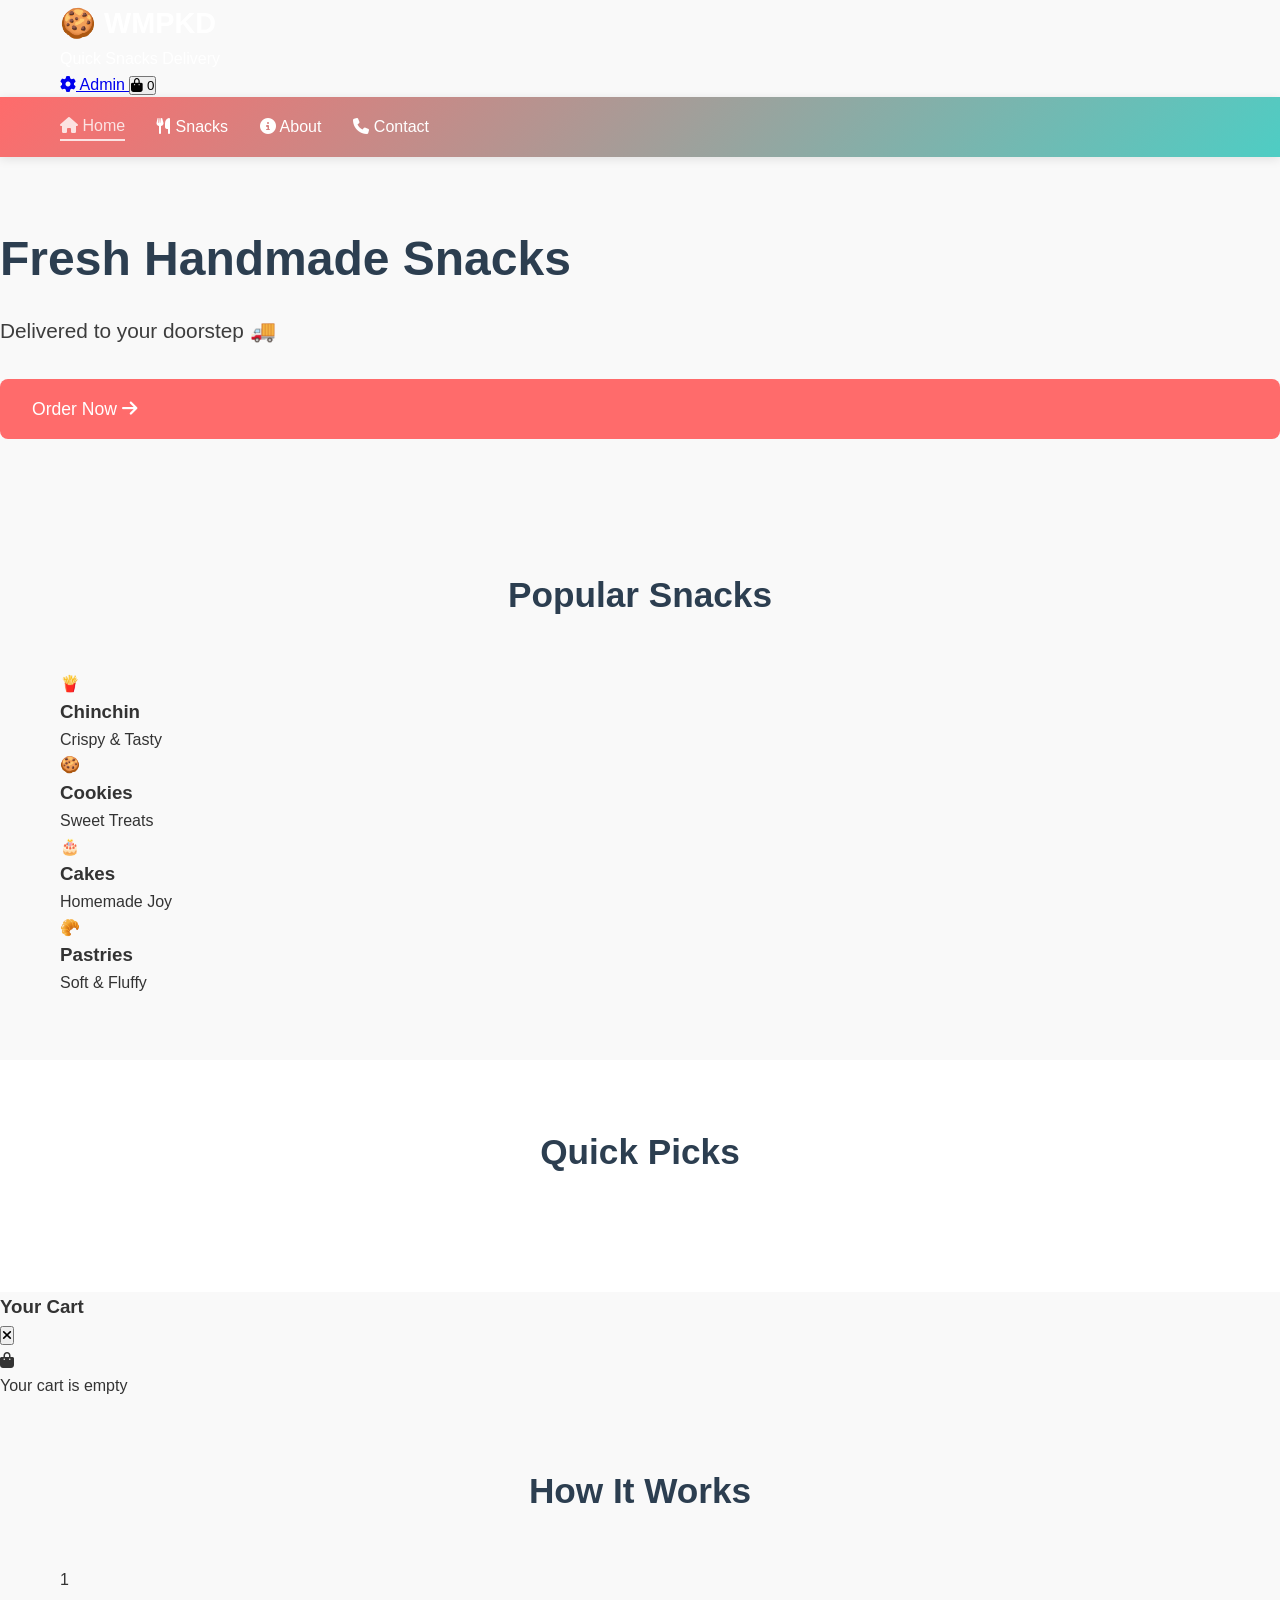
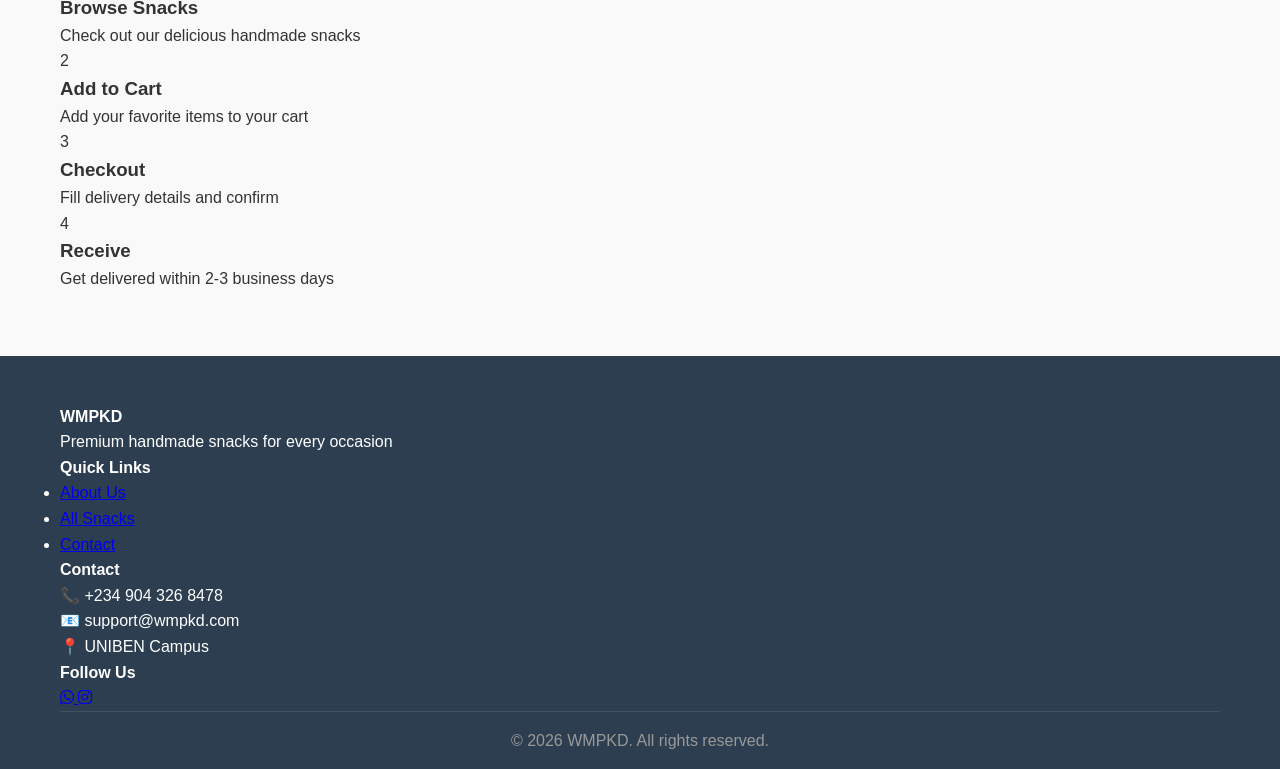
==== commit 52265d5c: "Redesign home page with Glovo-style" ====
--- a/index.html
+++ b/index.html
@@ -3,110 +3,187 @@
 <head>
     <meta charset="UTF-8">
     <meta name="viewport" content="width=device-width, initial-scale=1.0">
-    <title>WMPKD - Premium Handmade Snacks</title>
+    <title>WMPKD - Quick Snacks Delivery</title>
     <link rel="stylesheet" href="styles.css">
     <link rel="stylesheet" href="https://cdnjs.cloudflare.com/ajax/libs/font-awesome/6.4.0/css/all.min.css">
 </head>
 <body>
-    <!-- Navigation -->
-    <nav class="navbar">
-        <div class="container">
-            <div class="nav-content">
-                <div class="logo">
-                    <h1>WMPKD</h1>
-                    <p class="tagline">Premium Handmade Snacks</p>
+    <!-- Header -->
+    <header class="header">
+        <div class="header-top">
+            <div class="container">
+                <div class="header-content">
+                    <div class="logo">
+                        <h1>🍪 WMPKD</h1>
+                        <p>Quick Snacks Delivery</p>
+                    </div>
+                    <div class="header-actions">
+                        <a href="admin/" class="btn-admin" title="Admin Panel">
+                            <i class="fas fa-cog"></i> Admin
+                        </a>
+                        <button class="btn-cart-header" onclick="toggleCart()">
+                            <i class="fas fa-shopping-bag"></i>
+                            <span id="cart-badge" class="cart-badge">0</span>
+                        </button>
+                    </div>
                 </div>
-                <ul class="nav-links">
-                    <li><a href="index.html" class="active">Home</a></li>
-                    <li><a href="about.html">About</a></li>
-                    <li><a href="products.html">Products</a></li>
-                    <li><a href="contact.html">Contact</a></li>
-                    <li><a href="checkout.html" class="btn-cart"><i class="fas fa-shopping-cart"></i> Cart</a></li>
-                </ul>
             </div>
         </div>
-    </nav>
 
-    <!-- Hero Section -->
-    <section class="hero">
+        <!-- Navigation -->
+        <nav class="navbar">
+            <div class="container">
+                <div class="nav-links">
+                    <a href="index.html" class="nav-link active">
+                        <i class="fas fa-home"></i> Home
+                    </a>
+                    <a href="products.html" class="nav-link">
+                        <i class="fas fa-utensils"></i> Snacks
+                    </a>
+                    <a href="about.html" class="nav-link">
+                        <i class="fas fa-info-circle"></i> About
+                    </a>
+                    <a href="contact.html" class="nav-link">
+                        <i class="fas fa-phone"></i> Contact
+                    </a>
+                </div>
+            </div>
+        </nav>
+    </header>
+
+    <!-- Hero Banner -->
+    <section class="hero-banner">
         <div class="hero-content">
-            <h1>Delicious Handmade Snacks</h1>
-            <p>Crafted with love by a student entrepreneur at UNIBEN</p>
-            <a href="products.html" class="btn btn-primary">Shop Now</a>
+            <h1>Fresh Handmade Snacks</h1>
+            <p>Delivered to your doorstep 🚚</p>
+            <a href="products.html" class="btn btn-primary btn-large">
+                Order Now <i class="fas fa-arrow-right"></i>
+            </a>
+        </div>
+    </section>
+
+    <!-- Featured Categories -->
+    <section class="section featured-categories">
+        <div class="container">
+            <h2>Popular Snacks</h2>
+            <div class="categories-grid">
+                <div class="category-card" onclick="filterByCategory('chinchin')">
+                    <div class="category-icon">🍟</div>
+                    <h3>Chinchin</h3>
+                    <p>Crispy & Tasty</p>
+                </div>
+                <div class="category-card" onclick="filterByCategory('cookies')">
+                    <div class="category-icon">🍪</div>
+                    <h3>Cookies</h3>
+                    <p>Sweet Treats</p>
+                </div>
+                <div class="category-card" onclick="filterByCategory('cakes')">
+                    <div class="category-icon">🎂</div>
+                    <h3>Cakes</h3>
+                    <p>Homemade Joy</p>
+                </div>
+                <div class="category-card" onclick="filterByCategory('pastries')">
+                    <div class="category-icon">🥐</div>
+                    <h3>Pastries</h3>
+                    <p>Soft & Fluffy</p>
+                </div>
+            </div>
         </div>
     </section>
 
     <!-- Featured Products -->
-    <section class="featured-products">
+    <section class="section featured-products">
         <div class="container">
-            <h2>Featured Products</h2>
-            <div class="products-grid" id="featured-products">
+            <h2>Quick Picks</h2>
+            <div class="products-carousel" id="featured-products">
                 <!-- Products loaded via JavaScript -->
             </div>
         </div>
     </section>
 
-    <!-- Why Choose Us -->
-    <section class="why-us">
+    <!-- Mini Cart Sidebar -->
+    <div id="cart-sidebar" class="cart-sidebar">
+        <div class="cart-header">
+            <h3>Your Cart</h3>
+            <button class="btn-close" onclick="toggleCart()">
+                <i class="fas fa-times"></i>
+            </button>
+        </div>
+        <div id="cart-items-sidebar" class="cart-items-list">
+            <!-- Cart items loaded here -->
+        </div>
+        <div id="cart-empty-msg" class="empty-msg">
+            <i class="fas fa-shopping-bag"></i>
+            <p>Your cart is empty</p>
+        </div>
+        <div id="cart-footer" class="cart-footer" style="display:none;">
+            <a href="checkout.html" class="btn btn-primary btn-full">
+                Proceed to Checkout
+            </a>
+        </div>
+    </div>
+
+    <!-- How It Works -->
+    <section class="section how-it-works">
         <div class="container">
-            <h2>Why Choose WMPKD?</h2>
-            <div class="features">
-                <div class="feature">
-                    <i class="fas fa-heart"></i>
-                    <h3>Handmade with Love</h3>
-                    <p>Each snack is carefully crafted with premium ingredients</p>
+            <h2>How It Works</h2>
+            <div class="steps-grid">
+                <div class="step">
+                    <div class="step-number">1</div>
+                    <h3>Browse Snacks</h3>
+                    <p>Check out our delicious handmade snacks</p>
                 </div>
-                <div class="feature">
-                    <i class="fas fa-leaf"></i>
-                    <h3>Quality Ingredients</h3>
-                    <p>Only the finest ingredients are used in our snacks</p>
+                <div class="step">
+                    <div class="step-number">2</div>
+                    <h3>Add to Cart</h3>
+                    <p>Add your favorite items to your cart</p>
                 </div>
-                <div class="feature">
-                    <i class="fas fa-truck"></i>
-                    <h3>Fast Delivery</h3>
-                    <p>Quick and reliable delivery to your doorstep</p>
+                <div class="step">
+                    <div class="step-number">3</div>
+                    <h3>Checkout</h3>
+                    <p>Fill delivery details and confirm</p>
                 </div>
-                <div class="feature">
-                    <i class="fas fa-star"></i>
-                    <h3>Customer Favorite</h3>
-                    <p>Loved by students and professionals across UNIBEN</p>
+                <div class="step">
+                    <div class="step-number">4</div>
+                    <h3>Receive</h3>
+                    <p>Get delivered within 2-3 business days</p>
                 </div>
             </div>
-        </div>
-    </section>
-
-    <!-- Newsletter -->
-    <section class="newsletter">
-        <div class="container">
-            <h2>Stay Updated</h2>
-            <p>Subscribe to get updates on new products and special offers</p>
-            <form class="newsletter-form">
-                <input type="email" placeholder="Enter your email" required>
-                <button type="submit" class="btn btn-primary">Subscribe</button>
-            </form>
         </div>
     </section>
 
     <!-- Footer -->
     <footer class="footer">
         <div class="container">
-            <div class="footer-content">
-                <div class="footer-section">
+            <div class="footer-grid">
+                <div class="footer-col">
                     <h4>WMPKD</h4>
                     <p>Premium handmade snacks for every occasion</p>
                 </div>
-                <div class="footer-section">
+                <div class="footer-col">
                     <h4>Quick Links</h4>
                     <ul>
                         <li><a href="about.html">About Us</a></li>
-                        <li><a href="products.html">Products</a></li>
+                        <li><a href="products.html">All Snacks</a></li>
                         <li><a href="contact.html">Contact</a></li>
                     </ul>
                 </div>
-                <div class="footer-section">
-                    <h4>Contact Info</h4>
+                <div class="footer-col">
+                    <h4>Contact</h4>
                     <p>📞 +234 904 326 8478</p>
                     <p>📧 support@wmpkd.com</p>
+                    <p>📍 UNIBEN Campus</p>
+                </div>
+                <div class="footer-col">
+                    <h4>Follow Us</h4>
+                    <div class="social-icons">
+                        <a href="https://wa.me/2349043268478" target="_blank">
+                            <i class="fab fa-whatsapp"></i>
+                        </a>
+                        <a href="#" target="_blank">
+                            <i class="fab fa-instagram"></i>
+                        </a>
+                    </div>
                 </div>
             </div>
             <div class="footer-bottom">
--- a/styles.css
+++ b/styles.css
@@ -0,0 +1,947 @@
+* {
+    margin: 0;
+    padding: 0;
+    box-sizing: border-box;
+}
+
+:root {
+    --primary-color: #FF6B6B;
+    --secondary-color: #4ECDC4;
+    --dark-color: #2C3E50;
+    --light-color: #ECF0F1;
+    --text-color: #333;
+    --border-radius: 8px;
+    --box-shadow: 0 2px 10px rgba(0, 0, 0, 0.1);
+}
+
+body {
+    font-family: 'Segoe UI', Tahoma, Geneva, Verdana, sans-serif;
+    color: var(--text-color);
+    line-height: 1.6;
+    background-color: #f9f9f9;
+}
+
+.container {
+    max-width: 1200px;
+    margin: 0 auto;
+    padding: 0 20px;
+}
+
+/* Navigation */
+.navbar {
+    background: linear-gradient(135deg, var(--primary-color) 0%, var(--secondary-color) 100%);
+    padding: 1rem 0;
+    position: sticky;
+    top: 0;
+    z-index: 1000;
+    box-shadow: var(--box-shadow);
+}
+
+.nav-content {
+    display: flex;
+    justify-content: space-between;
+    align-items: center;
+}
+
+.logo {
+    color: white;
+    text-decoration: none;
+}
+
+.logo h1 {
+    font-size: 1.8rem;
+    font-weight: 700;
+    margin: 0;
+}
+
+.logo .tagline {
+    font-size: 0.8rem;
+    margin: 0;
+    opacity: 0.9;
+}
+
+.nav-links {
+    display: flex;
+    list-style: none;
+    gap: 2rem;
+    align-items: center;
+}
+
+.nav-links a {
+    color: white;
+    text-decoration: none;
+    font-weight: 500;
+    transition: opacity 0.3s;
+}
+
+.nav-links a:hover,
+.nav-links a.active {
+    opacity: 0.8;
+    border-bottom: 2px solid white;
+}
+
+.btn-cart {
+    background: rgba(255, 255, 255, 0.2);
+    padding: 0.5rem 1rem;
+    border-radius: var(--border-radius);
+    position: relative;
+}
+
+.cart-count {
+    background: white;
+    color: var(--primary-color);
+    border-radius: 50%;
+    width: 20px;
+    height: 20px;
+    display: flex;
+    align-items: center;
+    justify-content: center;
+    font-size: 0.7rem;
+    font-weight: bold;
+    position: absolute;
+    top: -8px;
+    right: -8px;
+}
+
+/* Buttons */
+.btn {
+    padding: 0.75rem 1.5rem;
+    border: none;
+    border-radius: var(--border-radius);
+    cursor: pointer;
+    font-size: 1rem;
+    transition: all 0.3s;
+    text-decoration: none;
+    display: inline-block;
+}
+
+.btn-primary {
+    background-color: var(--primary-color);
+    color: white;
+}
+
+.btn-primary:hover {
+    background-color: #ff5252;
+    transform: translateY(-2px);
+    box-shadow: 0 5px 15px rgba(255, 107, 107, 0.4);
+}
+
+.btn-large {
+    padding: 1rem 2rem;
+    font-size: 1.1rem;
+    width: 100%;
+}
+
+/* Hero Section */
+.hero {
+    background: linear-gradient(135deg, var(--primary-color) 0%, var(--secondary-color) 100%);
+    color: white;
+    padding: 6rem 2rem;
+    text-align: center;
+    min-height: 500px;
+    display: flex;
+    align-items: center;
+    justify-content: center;
+}
+
+.hero-content h1 {
+    font-size: 3rem;
+    margin-bottom: 1rem;
+    font-weight: 700;
+}
+
+.hero-content p {
+    font-size: 1.3rem;
+    margin-bottom: 2rem;
+    opacity: 0.95;
+}
+
+/* Sections */
+section {
+    padding: 4rem 0;
+}
+
+section h2 {
+    font-size: 2.2rem;
+    margin-bottom: 3rem;
+    text-align: center;
+    color: var(--dark-color);
+}
+
+section h1 {
+    font-size: 2.5rem;
+    margin-bottom: 1rem;
+    color: var(--dark-color);
+}
+
+.section-subtitle {
+    text-align: center;
+    color: #666;
+    margin-bottom: 2rem;
+}
+
+/* Featured Products */
+.featured-products {
+    background-color: white;
+}
+
+.products-grid {
+    display: grid;
+    grid-template-columns: repeat(auto-fill, minmax(250px, 1fr));
+    gap: 2rem;
+    margin-bottom: 2rem;
+}
+
+.product-card {
+    background: white;
+    border-radius: var(--border-radius);
+    overflow: hidden;
+    box-shadow: var(--box-shadow);
+    transition: all 0.3s;
+    cursor: pointer;
+}
+
+.product-card:hover {
+    transform: translateY(-5px);
+    box-shadow: 0 8px 20px rgba(0, 0, 0, 0.15);
+}
+
+.product-image {
+    width: 100%;
+    height: 200px;
+    background: linear-gradient(135deg, #f5f7fa 0%, #c3cfe2 100%);
+    display: flex;
+    align-items: center;
+    justify-content: center;
+    font-size: 3rem;
+    color: #ccc;
+}
+
+.product-info {
+    padding: 1.5rem;
+}
+
+.product-name {
+    font-size: 1.2rem;
+    font-weight: 600;
+    margin-bottom: 0.5rem;
+    color: var(--dark-color);
+}
+
+.product-price {
+    font-size: 1.4rem;
+    color: var(--primary-color);
+    font-weight: 700;
+    margin-bottom: 1rem;
+}
+
+.product-description {
+    font-size: 0.9rem;
+    color: #666;
+    margin-bottom: 1rem;
+    line-height: 1.4;
+}
+
+/* Why Choose Us */
+.why-us {
+    background-color: #f9f9f9;
+}
+
+.features {
+    display: grid;
+    grid-template-columns: repeat(auto-fit, minmax(250px, 1fr));
+    gap: 2rem;
+}
+
+.feature {
+    text-align: center;
+    padding: 2rem;
+    background: white;
+    border-radius: var(--border-radius);
+    box-shadow: var(--box-shadow);
+}
+
+.feature i {
+    font-size: 3rem;
+    color: var(--primary-color);
+    margin-bottom: 1rem;
+}
+
+.feature h3 {
+    font-size: 1.3rem;
+    margin-bottom: 0.5rem;
+    color: var(--dark-color);
+}
+
+.feature p {
+    color: #666;
+    font-size: 0.95rem;
+}
+
+/* About Section */
+.about-hero {
+    background: linear-gradient(135deg, var(--primary-color) 0%, var(--secondary-color) 100%);
+    color: white;
+    padding: 4rem 0;
+    text-align: center;
+}
+
+.about-hero h1 {
+    font-size: 2.8rem;
+    margin-bottom: 0.5rem;
+}
+
+.about-hero p {
+    font-size: 1.1rem;
+    opacity: 0.95;
+}
+
+.about-section {
+    background: white;
+}
+
+.about-content {
+    display: grid;
+    grid-template-columns: 1fr 1fr;
+    gap: 3rem;
+    align-items: center;
+}
+
+.about-text h2 {
+    text-align: left;
+    margin-bottom: 1.5rem;
+}
+
+.about-text p {
+    color: #666;
+    margin-bottom: 1rem;
+    line-height: 1.8;
+}
+
+.image-placeholder {
+    width: 100%;
+    height: 300px;
+    background: linear-gradient(135deg, #f5f7fa 0%, #c3cfe2 100%);
+    border-radius: var(--border-radius);
+    display: flex;
+    align-items: center;
+    justify-content: center;
+    font-size: 5rem;
+    color: #ccc;
+}
+
+/* Mission & Vision */
+.mission-vision {
+    background: white;
+    display: grid;
+    grid-template-columns: 1fr 1fr;
+    gap: 2rem;
+}
+
+.mission-card,
+.vision-card {
+    background: linear-gradient(135deg, var(--primary-color) 0%, var(--secondary-color) 100%);
+    color: white;
+    padding: 2rem;
+    border-radius: var(--border-radius);
+    text-align: center;
+}
+
+.mission-card h3,
+.vision-card h3 {
+    font-size: 1.5rem;
+    margin-bottom: 1rem;
+}
+
+.mission-card p,
+.vision-card p {
+    line-height: 1.6;
+}
+
+/* Values Section */
+.values {
+    background-color: #f9f9f9;
+}
+
+.values-grid {
+    display: grid;
+    grid-template-columns: repeat(auto-fit, minmax(250px, 1fr));
+    gap: 2rem;
+}
+
+.value-card {
+    background: white;
+    padding: 2rem;
+    border-radius: var(--border-radius);
+    box-shadow: var(--box-shadow);
+    text-align: center;
+}
+
+.value-card i {
+    font-size: 2.5rem;
+    color: var(--primary-color);
+    margin-bottom: 1rem;
+}
+
+.value-card h4 {
+    font-size: 1.2rem;
+    margin-bottom: 0.5rem;
+    color: var(--dark-color);
+}
+
+.value-card p {
+    color: #666;
+    font-size: 0.95rem;
+}
+
+/* Products Section */
+.products-section {
+    background: white;
+}
+
+.filters {
+    display: flex;
+    gap: 1rem;
+    margin-bottom: 2rem;
+    flex-wrap: wrap;
+}
+
+.search-box,
+.filter-select {
+    padding: 0.75rem;
+    border: 1px solid #ddd;
+    border-radius: var(--border-radius);
+    font-size: 1rem;
+}
+
+.search-box {
+    flex: 1;
+    min-width: 200px;
+}
+
+.filter-select {
+    min-width: 150px;
+}
+
+.no-products {
+    text-align: center;
+    padding: 3rem;
+    color: #999;
+    font-size: 1.1rem;
+}
+
+/* Modal */
+.modal {
+    display: none;
+    position: fixed;
+    z-index: 2000;
+    left: 0;
+    top: 0;
+    width: 100%;
+    height: 100%;
+    background-color: rgba(0, 0, 0, 0.5);
+    animation: fadeIn 0.3s;
+}
+
+@keyframes fadeIn {
+    from { opacity: 0; }
+    to { opacity: 1; }
+}
+
+.modal-content {
+    background-color: white;
+    margin: 5% auto;
+    padding: 0;
+    border-radius: var(--border-radius);
+    width: 90%;
+    max-width: 700px;
+    box-shadow: 0 10px 40px rgba(0, 0, 0, 0.3);
+    animation: slideDown 0.3s;
+}
+
+@keyframes slideDown {
+    from { transform: translateY(-50px); opacity: 0; }
+    to { transform: translateY(0); opacity: 1; }
+}
+
+.close {
+    color: #aaa;
+    float: right;
+    font-size: 28px;
+    font-weight: bold;
+    padding: 1rem;
+    cursor: pointer;
+}
+
+.close:hover {
+    color: black;
+}
+
+.modal-body {
+    display: grid;
+    grid-template-columns: 1fr 1fr;
+    gap: 2rem;
+    padding: 2rem;
+}
+
+.modal-image img {
+    width: 100%;
+    border-radius: var(--border-radius);
+}
+
+.modal-info h2 {
+    text-align: left;
+    margin-bottom: 1rem;
+}
+
+.modal-description {
+    color: #666;
+    margin-bottom: 1rem;
+}
+
+.modal-price {
+    margin: 1rem 0;
+}
+
+.modal-quantity {
+    margin: 1.5rem 0;
+    display: flex;
+    align-items: center;
+    gap: 1rem;
+}
+
+.modal-quantity input {
+    width: 80px;
+    padding: 0.5rem;
+    border: 1px solid #ddd;
+    border-radius: var(--border-radius);
+}
+
+/* Checkout Section */
+.checkout-section {
+    background: white;
+}
+
+.checkout-container {
+    display: grid;
+    grid-template-columns: 1fr 1fr;
+    gap: 2rem;
+}
+
+.cart-summary {
+    background: #f9f9f9;
+    padding: 2rem;
+    border-radius: var(--border-radius);
+}
+
+.cart-items {
+    margin-bottom: 2rem;
+}
+
+.cart-item {
+    display: flex;
+    justify-content: space-between;
+    align-items: center;
+    padding: 1rem 0;
+    border-bottom: 1px solid #eee;
+}
+
+.item-details {
+    flex: 1;
+}
+
+.item-name {
+    font-weight: 600;
+    color: var(--dark-color);
+}
+
+.item-price {
+    color: var(--primary-color);
+    font-weight: 600;
+}
+
+.remove-btn {
+    background: transparent;
+    border: none;
+    color: #999;
+    cursor: pointer;
+    font-size: 1.2rem;
+}
+
+.cart-empty {
+    text-align: center;
+    padding: 2rem;
+    color: #999;
+}
+
+.cart-totals {
+    border-top: 2px solid #ddd;
+    padding-top: 1rem;
+}
+
+.total-row {
+    display: flex;
+    justify-content: space-between;
+    padding: 0.5rem 0;
+    color: #666;
+}
+
+.total-row.total {
+    border-top: 1px solid #ddd;
+    padding-top: 1rem;
+    font-size: 1.2rem;
+    font-weight: 700;
+    color: var(--dark-color);
+}
+
+.checkout-form {
+    background: white;
+}
+
+.form-group {
+    margin-bottom: 1.5rem;
+}
+
+.form-group label {
+    display: block;
+    margin-bottom: 0.5rem;
+    font-weight: 600;
+    color: var(--dark-color);
+}
+
+.form-group input,
+.form-group textarea {
+    width: 100%;
+    padding: 0.75rem;
+    border: 1px solid #ddd;
+    border-radius: var(--border-radius);
+    font-size: 1rem;
+    font-family: inherit;
+}
+
+.form-group textarea {
+    resize: vertical;
+    min-height: 100px;
+}
+
+/* Contact Section */
+.contact-hero {
+    background: linear-gradient(135deg, var(--primary-color) 0%, var(--secondary-color) 100%);
+    color: white;
+    padding: 4rem 0;
+    text-align: center;
+}
+
+.contact-hero h1 {
+    font-size: 2.8rem;
+    margin-bottom: 0.5rem;
+}
+
+.contact-section {
+    background: white;
+}
+
+.contact-container {
+    display: grid;
+    grid-template-columns: 1fr 1fr;
+    gap: 3rem;
+}
+
+.contact-info {
+    padding: 1rem 0;
+}
+
+.contact-item {
+    display: flex;
+    gap: 1.5rem;
+    margin-bottom: 2rem;
+}
+
+.contact-item i {
+    font-size: 1.5rem;
+    color: var(--primary-color);
+    min-width: 30px;
+}
+
+.contact-item h4 {
+    margin-bottom: 0.5rem;
+    color: var(--dark-color);
+}
+
+.contact-item p {
+    color: #666;
+    margin-bottom: 0.25rem;
+}
+
+.contact-item a {
+    color: var(--primary-color);
+    text-decoration: none;
+}
+
+.contact-item a:hover {
+    text-decoration: underline;
+}
+
+.small {
+    font-size: 0.85rem;
+    color: #999;
+}
+
+.social-links {
+    display: flex;
+    gap: 1rem;
+    margin-top: 2rem;
+}
+
+.social-icon {
+    display: flex;
+    align-items: center;
+    justify-content: center;
+    width: 45px;
+    height: 45px;
+    border-radius: 50%;
+    color: white;
+    font-size: 1.2rem;
+    text-decoration: none;
+    transition: all 0.3s;
+}
+
+.social-icon.whatsapp {
+    background-color: #25D366;
+}
+
+.social-icon.instagram {
+    background: linear-gradient(45deg, #F58529 0%, #DD2A7B 50%, #8134AF 100%);
+}
+
+.social-icon.twitter {
+    background-color: #1DA1F2;
+}
+
+.social-icon:hover {
+    transform: translateY(-3px);
+    box-shadow: 0 5px 15px rgba(0, 0, 0, 0.2);
+}
+
+.contact-form {
+    background: #f9f9f9;
+    padding: 2rem;
+    border-radius: var(--border-radius);
+}
+
+.form-message {
+    margin-top: 1rem;
+    padding: 1rem;
+    border-radius: var(--border-radius);
+    text-align: center;
+    display: none;
+}
+
+.form-message.success {
+    background-color: #d4edda;
+    color: #155724;
+    display: block;
+}
+
+.form-message.error {
+    background-color: #f8d7da;
+    color: #721c24;
+    display: block;
+}
+
+/* FAQ Section */
+.faq-section {
+    background-color: #f9f9f9;
+}
+
+.faq-container {
+    display: grid;
+    grid-template-columns: repeat(auto-fit, minmax(300px, 1fr));
+    gap: 2rem;
+}
+
+.faq-item {
+    background: white;
+    padding: 1.5rem;
+    border-radius: var(--border-radius);
+    box-shadow: var(--box-shadow);
+}
+
+.faq-item h4 {
+    color: var(--dark-color);
+    margin-bottom: 0.75rem;
+}
+
+.faq-item p {
+    color: #666;
+    font-size: 0.95rem;
+}
+
+/* Newsletter */
+.newsletter {
+    background: linear-gradient(135deg, var(--primary-color) 0%, var(--secondary-color) 100%);
+    color: white;
+    text-align: center;
+}
+
+.newsletter h2 {
+    color: white;
+    text-align: center;
+}
+
+.newsletter p {
+    font-size: 1.1rem;
+    margin-bottom: 2rem;
+}
+
+.newsletter-form {
+    display: flex;
+    max-width: 500px;
+    margin: 0 auto;
+    gap: 0.5rem;
+}
+
+.newsletter-form input {
+    flex: 1;
+    padding: 0.75rem;
+    border: none;
+    border-radius: var(--border-radius);
+    font-size: 1rem;
+}
+
+.newsletter-form button {
+    padding: 0.75rem 1.5rem;
+}
+
+/* Footer */
+.footer {
+    background-color: var(--dark-color);
+    color: white;
+    padding: 3rem 0 1rem;
+}
+
+.footer-content {
+    display: grid;
+    grid-template-columns: repeat(auto-fit, minmax(250px, 1fr));
+    gap: 2rem;
+    margin-bottom: 2rem;
+}
+
+.footer-section h4 {
+    margin-bottom: 1rem;
+    font-size: 1.1rem;
+}
+
+.footer-section p {
+    color: #bbb;
+    font-size: 0.95rem;
+    margin-bottom: 0.5rem;
+}
+
+.footer-section ul {
+    list-style: none;
+}
+
+.footer-section ul li {
+    margin-bottom: 0.5rem;
+}
+
+.footer-section a {
+    color: #bbb;
+    text-decoration: none;
+    transition: color 0.3s;
+}
+
+.footer-section a:hover {
+    color: white;
+}
+
+.footer-bottom {
+    border-top: 1px solid rgba(255, 255, 255, 0.1);
+    padding-top: 1rem;
+    text-align: center;
+    color: #999;
+}
+
+/* Responsive Design */
+@media (max-width: 768px) {
+    .nav-links {
+        gap: 1rem;
+    }
+
+    .hero-content h1 {
+        font-size: 2rem;
+    }
+
+    .hero-content p {
+        font-size: 1rem;
+    }
+
+    .products-grid {
+        grid-template-columns: repeat(auto-fill, minmax(200px, 1fr));
+        gap: 1rem;
+    }
+
+    .about-content,
+    .mission-vision,
+    .contact-container,
+    .checkout-container,
+    .modal-body {
+        grid-template-columns: 1fr;
+    }
+
+    .filters {
+        flex-direction: column;
+    }
+
+    .search-box,
+    .filter-select {
+        width: 100%;
+    }
+
+    .newsletter-form {
+        flex-direction: column;
+    }
+
+    section {
+        padding: 2rem 0;
+    }
+
+    .features,
+    .values-grid {
+        grid-template-columns: 1fr;
+    }
+}
+
+@media (max-width: 480px) {
+    .nav-content {
+        flex-direction: column;
+        gap: 1rem;
+    }
+
+    .nav-links {
+        gap: 0.5rem;
+        flex-wrap: wrap;
+        justify-content: center;
+    }
+
+    .logo h1 {
+        font-size: 1.3rem;
+    }
+
+    .hero-content h1 {
+        font-size: 1.5rem;
+    }
+
+    .products-grid {
+        grid-template-columns: 1fr;
+    }
+
+    section h2 {
+        font-size: 1.7rem;
+    }
+
+    .contact-item {
+        flex-direction: column;
+    }
+}
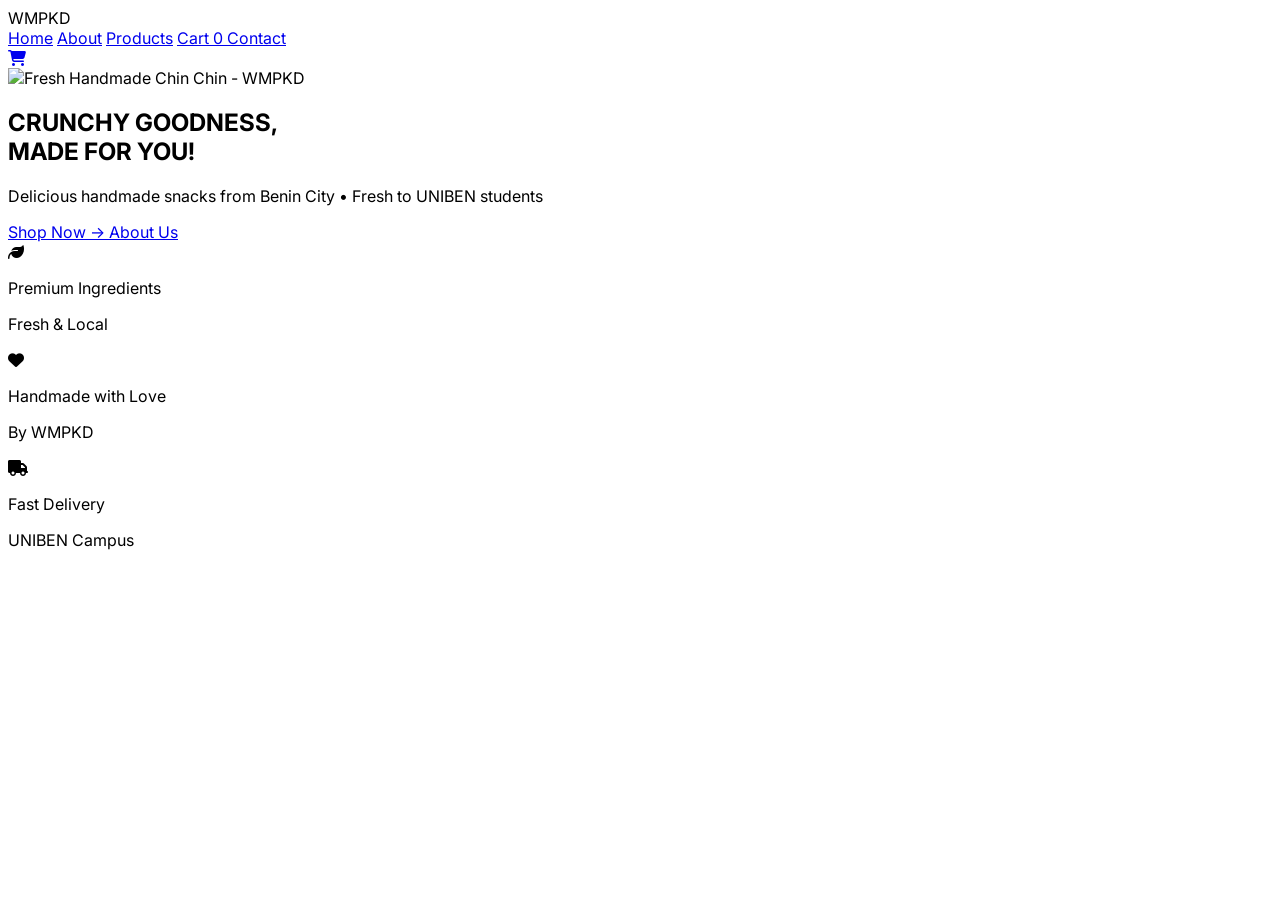
==== commit a1ee4209: "Rename idex.html to index.html" ====
--- a/index.html
+++ b/index.html
@@ -1,198 +1,85 @@
 <!DOCTYPE html>
 <html lang="en">
 <head>
-    <meta charset="UTF-8">
-    <meta name="viewport" content="width=device-width, initial-scale=1.0">
-    <title>WMPKD - Quick Snacks Delivery</title>
-    <link rel="stylesheet" href="styles.css">
-    <link rel="stylesheet" href="https://cdnjs.cloudflare.com/ajax/libs/font-awesome/6.4.0/css/all.min.css">
+  <meta charset="UTF-8" />
+  <meta name="viewport" content="width=device-width, initial-scale=1.0"/>
+  <title>WMPKD - Crunchy Goodness Made for You</title>
+  <script src="https://cdn.tailwindcss.com"></script>
+  <link rel="stylesheet" href="https://cdnjs.cloudflare.com/ajax/libs/font-awesome/6.6.0/css/all.min.css"/>
+  <link href="https://fonts.googleapis.com/css2?family=Inter:wght@400;500;600;700&display=swap" rel="stylesheet">
+  <script src="https://www.gstatic.com/firebasejs/12.14.0/firebase-app-compat.js"></script>
+  <script src="https://www.gstatic.com/firebasejs/12.14.0/firebase-firestore-compat.js"></script>
+  <style>
+    body { font-family: 'Inter', system-ui, sans-serif; }
+  </style>
 </head>
-<body>
-    <!-- Header -->
-    <header class="header">
-        <div class="header-top">
-            <div class="container">
-                <div class="header-content">
-                    <div class="logo">
-                        <h1>🍪 WMPKD</h1>
-                        <p>Quick Snacks Delivery</p>
-                    </div>
-                    <div class="header-actions">
-                        <a href="admin/" class="btn-admin" title="Admin Panel">
-                            <i class="fas fa-cog"></i> Admin
-                        </a>
-                        <button class="btn-cart-header" onclick="toggleCart()">
-                            <i class="fas fa-shopping-bag"></i>
-                            <span id="cart-badge" class="cart-badge">0</span>
-                        </button>
-                    </div>
-                </div>
-            </div>
-        </div>
+<body class="bg-[#f8f1e3] text-gray-900">
 
-        <!-- Navigation -->
-        <nav class="navbar">
-            <div class="container">
-                <div class="nav-links">
-                    <a href="index.html" class="nav-link active">
-                        <i class="fas fa-home"></i> Home
-                    </a>
-                    <a href="products.html" class="nav-link">
-                        <i class="fas fa-utensils"></i> Snacks
-                    </a>
-                    <a href="about.html" class="nav-link">
-                        <i class="fas fa-info-circle"></i> About
-                    </a>
-                    <a href="contact.html" class="nav-link">
-                        <i class="fas fa-phone"></i> Contact
-                    </a>
-                </div>
-            </div>
-        </nav>
-    </header>
+  <!-- Navbar -->
+  <nav class="bg-white shadow-md sticky top-0 z-50">
+    <div class="max-w-7xl mx-auto px-6 py-4 flex justify-between items-center">
+      <div class="flex items-center gap-3">
+        <div class="text-3xl font-bold text-orange-600 tracking-tight">WMPKD</div>
+      </div>
+      <div class="hidden md:flex gap-8 text-lg font-medium">
+        <a href="index.html" class="hover:text-orange-600">Home</a>
+        <a href="about.html" class="hover:text-orange-600">About</a>
+        <a href="products.html" class="hover:text-orange-600">Products</a>
+        <a href="cart.html" class="hover:text-orange-600 flex items-center gap-1">
+          Cart <span id="cart-count" class="bg-orange-600 text-white text-xs px-2 py-0.5 rounded-full">0</span>
+        </a>
+        <a href="contact.html" class="hover:text-orange-600">Contact</a>
+      </div>
+      <a href="cart.html" class="md:hidden text-2xl"><i class="fas fa-shopping-cart"></i></a>
+    </div>
+  </nav>
 
-    <!-- Hero Banner -->
-    <section class="hero-banner">
-        <div class="hero-content">
-            <h1>Fresh Handmade Snacks</h1>
-            <p>Delivered to your doorstep 🚚</p>
-            <a href="products.html" class="btn btn-primary btn-large">
-                Order Now <i class="fas fa-arrow-right"></i>
-            </a>
-        </div>
-    </section>
+  <!-- Hero Section - Your Image -->
+  <section class="relative h-screen flex items-center text-white overflow-hidden">
+    <img src="https://i.ibb.co/Fk1zTNPS/5-B32-CC1-A-7-B2-F-4283-B22-B-F90-FADE6-F21-B.jpg" 
+         alt="Fresh Handmade Chin Chin - WMPKD" 
+         class="absolute inset-0 w-full h-full object-cover">
+    
+    <div class="absolute inset-0 bg-gradient-to-b from-black/40 via-black/60 to-black/80"></div>
+    
+    <div class="relative max-w-5xl mx-auto px-6 text-center z-10">
+      <h1 class="text-5xl md:text-7xl font-bold tracking-tighter mb-6 leading-tight">
+        CRUNCHY GOODNESS,<br>MADE FOR YOU!
+      </h1>
+      <p class="text-xl md:text-2xl mb-10 max-w-2xl mx-auto">
+        Delicious handmade snacks from Benin City • Fresh to UNIBEN students
+      </p>
+      <div class="flex flex-col sm:flex-row gap-4 justify-center">
+        <a href="products.html" 
+           class="px-10 py-5 bg-orange-600 hover:bg-orange-700 rounded-2xl text-lg font-semibold transition shadow-lg">
+          Shop Now →
+        </a>
+        <a href="about.html" 
+           class="px-10 py-5 border-2 border-white hover:bg-white/10 rounded-2xl text-lg font-semibold transition">
+          About Us
+        </a>
+      </div>
+    </div>
+  </section>
 
-    <!-- Featured Categories -->
-    <section class="section featured-categories">
-        <div class="container">
-            <h2>Popular Snacks</h2>
-            <div class="categories-grid">
-                <div class="category-card" onclick="filterByCategory('chinchin')">
-                    <div class="category-icon">🍟</div>
-                    <h3>Chinchin</h3>
-                    <p>Crispy & Tasty</p>
-                </div>
-                <div class="category-card" onclick="filterByCategory('cookies')">
-                    <div class="category-icon">🍪</div>
-                    <h3>Cookies</h3>
-                    <p>Sweet Treats</p>
-                </div>
-                <div class="category-card" onclick="filterByCategory('cakes')">
-                    <div class="category-icon">🎂</div>
-                    <h3>Cakes</h3>
-                    <p>Homemade Joy</p>
-                </div>
-                <div class="category-card" onclick="filterByCategory('pastries')">
-                    <div class="category-icon">🥐</div>
-                    <h3>Pastries</h3>
-                    <p>Soft & Fluffy</p>
-                </div>
-            </div>
-        </div>
-    </section>
+  <!-- Trust Badges -->
+  <section class="py-12 bg-white border-b">
+    <div class="max-w-7xl mx-auto px-6 grid md:grid-cols-3 gap-8 text-center">
+      <div class="flex items-center justify-center gap-4">
+        <i class="fas fa-leaf text-4xl text-orange-600"></i>
+        <div><p class="font-semibold">Premium Ingredients</p><p class="text-sm text-gray-600">Fresh & Local</p></div>
+      </div>
+      <div class="flex items-center justify-center gap-4">
+        <i class="fas fa-heart text-4xl text-orange-600"></i>
+        <div><p class="font-semibold">Handmade with Love</p><p class="text-sm text-gray-600">By WMPKD</p></div>
+      </div>
+      <div class="flex items-center justify-center gap-4">
+        <i class="fas fa-truck text-4xl text-orange-600"></i>
+        <div><p class="font-semibold">Fast Delivery</p><p class="text-sm text-gray-600">UNIBEN Campus</p></div>
+      </div>
+    </div>
+  </section>
 
-    <!-- Featured Products -->
-    <section class="section featured-products">
-        <div class="container">
-            <h2>Quick Picks</h2>
-            <div class="products-carousel" id="featured-products">
-                <!-- Products loaded via JavaScript -->
-            </div>
-        </div>
-    </section>
-
-    <!-- Mini Cart Sidebar -->
-    <div id="cart-sidebar" class="cart-sidebar">
-        <div class="cart-header">
-            <h3>Your Cart</h3>
-            <button class="btn-close" onclick="toggleCart()">
-                <i class="fas fa-times"></i>
-            </button>
-        </div>
-        <div id="cart-items-sidebar" class="cart-items-list">
-            <!-- Cart items loaded here -->
-        </div>
-        <div id="cart-empty-msg" class="empty-msg">
-            <i class="fas fa-shopping-bag"></i>
-            <p>Your cart is empty</p>
-        </div>
-        <div id="cart-footer" class="cart-footer" style="display:none;">
-            <a href="checkout.html" class="btn btn-primary btn-full">
-                Proceed to Checkout
-            </a>
-        </div>
-    </div>
-
-    <!-- How It Works -->
-    <section class="section how-it-works">
-        <div class="container">
-            <h2>How It Works</h2>
-            <div class="steps-grid">
-                <div class="step">
-                    <div class="step-number">1</div>
-                    <h3>Browse Snacks</h3>
-                    <p>Check out our delicious handmade snacks</p>
-                </div>
-                <div class="step">
-                    <div class="step-number">2</div>
-                    <h3>Add to Cart</h3>
-                    <p>Add your favorite items to your cart</p>
-                </div>
-                <div class="step">
-                    <div class="step-number">3</div>
-                    <h3>Checkout</h3>
-                    <p>Fill delivery details and confirm</p>
-                </div>
-                <div class="step">
-                    <div class="step-number">4</div>
-                    <h3>Receive</h3>
-                    <p>Get delivered within 2-3 business days</p>
-                </div>
-            </div>
-        </div>
-    </section>
-
-    <!-- Footer -->
-    <footer class="footer">
-        <div class="container">
-            <div class="footer-grid">
-                <div class="footer-col">
-                    <h4>WMPKD</h4>
-                    <p>Premium handmade snacks for every occasion</p>
-                </div>
-                <div class="footer-col">
-                    <h4>Quick Links</h4>
-                    <ul>
-                        <li><a href="about.html">About Us</a></li>
-                        <li><a href="products.html">All Snacks</a></li>
-                        <li><a href="contact.html">Contact</a></li>
-                    </ul>
-                </div>
-                <div class="footer-col">
-                    <h4>Contact</h4>
-                    <p>📞 +234 904 326 8478</p>
-                    <p>📧 support@wmpkd.com</p>
-                    <p>📍 UNIBEN Campus</p>
-                </div>
-                <div class="footer-col">
-                    <h4>Follow Us</h4>
-                    <div class="social-icons">
-                        <a href="https://wa.me/2349043268478" target="_blank">
-                            <i class="fab fa-whatsapp"></i>
-                        </a>
-                        <a href="#" target="_blank">
-                            <i class="fab fa-instagram"></i>
-                        </a>
-                    </div>
-                </div>
-            </div>
-            <div class="footer-bottom">
-                <p>&copy; 2026 WMPKD. All rights reserved.</p>
-            </div>
-        </div>
-    </footer>
-
-    <script type="module" src="js/firebase-config.js"></script>
-    <script src="js/main.js"></script>
+  <script src="script.js"></script>
 </body>
 </html>
